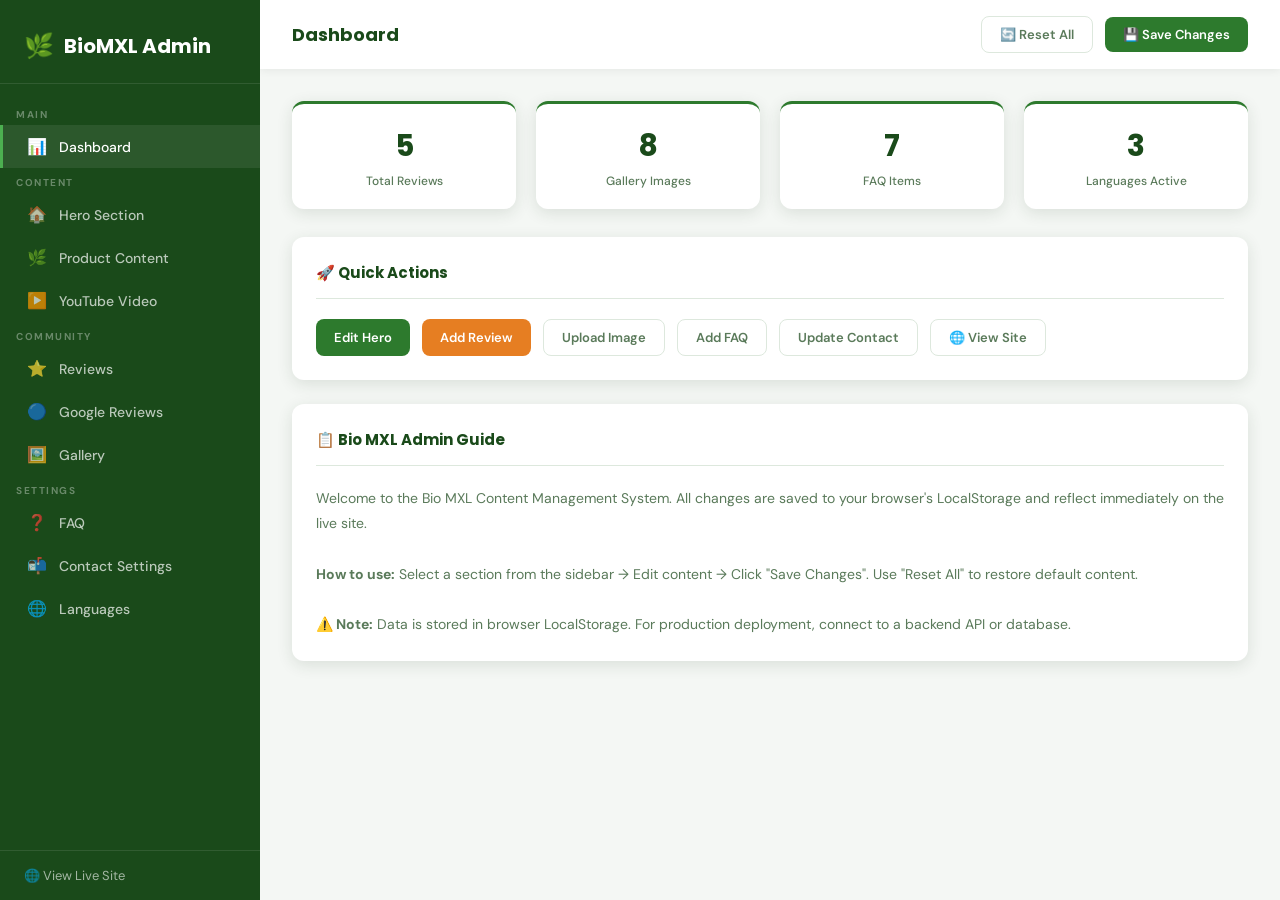
==== admin.html @ dca13c3c "Add files via upload" ====
<!DOCTYPE html>
<html lang="en">
<head>
  <meta charset="UTF-8" />
  <meta name="viewport" content="width=device-width, initial-scale=1.0" />
  <title>Bio MXL – Admin Panel</title>
  <link href="https://fonts.googleapis.com/css2?family=Poppins:wght@400;500;600;700&family=DM+Sans:wght@300;400;500&display=swap" rel="stylesheet" />
  <style>
/* =============================================
   BIO MXL ADMIN PANEL – CSS
   ============================================= */
:root {
  --green: #2d7a2d; --green-dark: #1a4a1a; --green-light: #4caf50; --green-pale: #e8f5e9;
  --orange: #e67e22; --white: #fff; --bg: #f4f7f4; --sidebar-bg: #1a4a1a;
  --text: #1e2d1e; --text-muted: #5a7a5a; --border: #dde8dd;
  --shadow: 0 4px 16px rgba(30,60,30,.12); --radius: 12px; --transition: all .25s ease;
  --font: 'Poppins', sans-serif; --font-body: 'DM Sans', sans-serif;
}
*, *::before, *::after { box-sizing: border-box; margin: 0; padding: 0; }
html { font-size: 15px; }
body { font-family: var(--font-body); background: var(--bg); color: var(--text); display: flex; min-height: 100vh; }
a { text-decoration: none; color: inherit; }
img { max-width: 100%; }
input, select, textarea, button { font-family: var(--font-body); }

/* ===== SIDEBAR ===== */
.sidebar {
  width: 260px; min-height: 100vh; background: var(--sidebar-bg);
  display: flex; flex-direction: column; position: fixed; top: 0; left: 0; bottom: 0; z-index: 100;
  transition: var(--transition);
}
.sidebar-logo { padding: 28px 24px 20px; border-bottom: 1px solid rgba(255,255,255,.1); }
.sidebar-logo a { color: #fff; font-family: var(--font); font-size: 20px; font-weight: 700; display: flex; align-items: center; gap: 10px; }
.sidebar-logo span { font-size: 24px; }
.sidebar-nav { flex: 1; padding: 16px 0; overflow-y: auto; }
.nav-section { padding: 8px 16px 4px; font-size: 10px; font-weight: 700; color: rgba(255,255,255,.35); letter-spacing: 1.5px; text-transform: uppercase; }
.sidebar-link {
  display: flex; align-items: center; gap: 12px; padding: 11px 24px; color: rgba(255,255,255,.7);
  font-size: 14px; font-weight: 500; cursor: pointer; transition: var(--transition); border-left: 3px solid transparent;
}
.sidebar-link:hover, .sidebar-link.active { color: #fff; background: rgba(255,255,255,.08); border-left-color: var(--green-light); }
.sidebar-link .icon { width: 20px; text-align: center; font-size: 16px; }
.sidebar-footer { padding: 16px 24px; border-top: 1px solid rgba(255,255,255,.1); }
.sidebar-footer a { color: rgba(255,255,255,.6); font-size: 13px; display: flex; align-items: center; gap: 8px; }
.sidebar-footer a:hover { color: #fff; }

/* ===== MAIN AREA ===== */
.main { margin-left: 260px; flex: 1; display: flex; flex-direction: column; min-height: 100vh; }
.topbar {
  background: #fff; padding: 16px 32px; display: flex; align-items: center; justify-content: space-between;
  box-shadow: 0 2px 8px rgba(0,0,0,.06); position: sticky; top: 0; z-index: 50;
}
.topbar h1 { font-family: var(--font); font-size: 18px; font-weight: 700; color: var(--green-dark); }
.topbar-actions { display: flex; gap: 12px; align-items: center; }
.btn { display: inline-flex; align-items: center; gap: 6px; padding: 9px 18px; border-radius: 8px; font-size: 13px; font-weight: 600; cursor: pointer; border: none; transition: var(--transition); }
.btn-green { background: var(--green); color: #fff; }
.btn-green:hover { background: var(--green-dark); }
.btn-orange { background: var(--orange); color: #fff; }
.btn-orange:hover { background: #d35400; }
.btn-outline { background: transparent; border: 1.5px solid var(--border); color: var(--text-muted); }
.btn-outline:hover { border-color: var(--green); color: var(--green); }
.btn-danger { background: #fdecea; color: #c62828; border: 1px solid #ef9a9a; }
.btn-danger:hover { background: #c62828; color: #fff; }
.btn-sm { padding: 6px 12px; font-size: 12px; }

/* ===== CONTENT ===== */
.content { padding: 32px; flex: 1; }
.panel { display: none; animation: fadeIn .3s ease; }
.panel.active { display: block; }
@keyframes fadeIn { from { opacity: 0; transform: translateY(10px); } to { opacity: 1; transform: translateY(0); } }

/* ===== CARDS ===== */
.card { background: #fff; border-radius: var(--radius); box-shadow: var(--shadow); padding: 24px; margin-bottom: 24px; }
.card-header { display: flex; align-items: center; justify-content: space-between; margin-bottom: 20px; padding-bottom: 14px; border-bottom: 1px solid var(--border); }
.card-title { font-family: var(--font); font-size: 15px; font-weight: 700; color: var(--green-dark); display: flex; align-items: center; gap: 8px; }
.card-subtitle { font-size: 13px; color: var(--text-muted); margin-top: 2px; }

/* ===== FORM ELEMENTS ===== */
.form-grid { display: grid; grid-template-columns: 1fr 1fr; gap: 16px; }
.form-grid-3 { display: grid; grid-template-columns: 1fr 1fr 1fr; gap: 16px; }
.fg { display: flex; flex-direction: column; gap: 6px; margin-bottom: 16px; }
.fg label { font-size: 13px; font-weight: 600; color: var(--green-dark); }
.fg input, .fg select, .fg textarea {
  padding: 10px 14px; border: 1.5px solid var(--border); border-radius: 8px; font-size: 14px;
  color: var(--text); background: var(--bg); transition: var(--transition); outline: none; width: 100%;
}
.fg input:focus, .fg select:focus, .fg textarea:focus { border-color: var(--green); background: #fff; box-shadow: 0 0 0 3px rgba(45,122,45,.08); }
.fg textarea { resize: vertical; min-height: 90px; }
.fg small { font-size: 12px; color: var(--text-muted); }
.img-preview { width: 120px; height: 120px; object-fit: cover; border-radius: 8px; border: 2px dashed var(--border); }

/* ===== STATS ROW ===== */
.stat-row { display: grid; grid-template-columns: repeat(4,1fr); gap: 20px; margin-bottom: 28px; }
.stat-box { background: #fff; border-radius: var(--radius); padding: 20px; box-shadow: var(--shadow); text-align: center; border-top: 3px solid var(--green); }
.stat-box .num { font-family: var(--font); font-size: 30px; font-weight: 700; color: var(--green-dark); }
.stat-box .label { font-size: 12px; color: var(--text-muted); margin-top: 4px; font-weight: 500; }

/* ===== TABLE ===== */
.admin-table { width: 100%; border-collapse: collapse; font-size: 13px; }
.admin-table th { background: var(--green-pale); color: var(--green-dark); font-weight: 700; padding: 11px 14px; text-align: left; }
.admin-table td { padding: 11px 14px; border-bottom: 1px solid var(--border); vertical-align: middle; }
.admin-table tr:last-child td { border-bottom: none; }
.admin-table tr:hover td { background: #fafdf8; }
.admin-table img { width: 44px; height: 44px; border-radius: 6px; object-fit: cover; }

/* ===== REVIEW CARDS ===== */
.review-cards { display: grid; grid-template-columns: repeat(auto-fill, minmax(280px, 1fr)); gap: 16px; }
.review-admin-card { background: var(--bg); border-radius: var(--radius); padding: 16px; border: 1.5px solid var(--border); }
.rev-top { display: flex; gap: 12px; align-items: center; margin-bottom: 10px; }
.rev-avatar { width: 44px; height: 44px; border-radius: 50%; object-fit: cover; border: 2px solid var(--green-pale); }
.rev-name { font-weight: 700; font-size: 14px; color: var(--text); }
.rev-stars { color: #ffc107; font-size: 13px; }
.rev-text { font-size: 13px; color: var(--text-muted); line-height: 1.5; margin-bottom: 12px; }
.rev-actions { display: flex; gap: 8px; }

/* ===== GALLERY ADMIN ===== */
.gallery-admin-grid { display: grid; grid-template-columns: repeat(auto-fill, minmax(140px, 1fr)); gap: 12px; }
.gal-item { position: relative; border-radius: 8px; overflow: hidden; aspect-ratio: 1; border: 2px solid var(--border); }
.gal-item img { width: 100%; height: 100%; object-fit: cover; }
.gal-delete { position: absolute; top: 6px; right: 6px; background: rgba(198,40,40,.9); color: #fff; border: none; border-radius: 50%; width: 26px; height: 26px; cursor: pointer; font-size: 14px; display: flex; align-items: center; justify-content: center; }

/* ===== FAQ ADMIN ===== */
.faq-admin-item { background: var(--bg); border: 1.5px solid var(--border); border-radius: 10px; padding: 16px; margin-bottom: 12px; }
.faq-admin-q { font-weight: 700; font-size: 14px; color: var(--green-dark); margin-bottom: 6px; }
.faq-admin-a { font-size: 13px; color: var(--text-muted); line-height: 1.6; margin-bottom: 10px; }
.faq-actions { display: flex; gap: 8px; }

/* ===== LANG TABS ===== */
.lang-tabs { display: flex; gap: 4px; margin-bottom: 20px; border-bottom: 2px solid var(--border); }
.lang-tab { padding: 10px 20px; background: none; border: none; border-bottom: 2px solid transparent; cursor: pointer; font-family: var(--font); font-weight: 600; font-size: 14px; color: var(--text-muted); margin-bottom: -2px; transition: var(--transition); }
.lang-tab.active { border-bottom-color: var(--green); color: var(--green); }
.lang-content { display: none; }
.lang-content.active { display: block; }

/* ===== BADGE ===== */
.badge { display: inline-block; padding: 3px 10px; border-radius: 50px; font-size: 11px; font-weight: 700; }
.badge-green { background: var(--green-pale); color: var(--green); }
.badge-orange { background: #fef3e2; color: var(--orange); }

/* ===== ALERT ===== */
.alert { display: none; padding: 12px 16px; border-radius: 8px; font-size: 13px; font-weight: 600; margin-bottom: 16px; }
.alert.show { display: flex; align-items: center; gap: 8px; }
.alert-success { background: var(--green-pale); color: var(--green-dark); border: 1px solid #a5d6a7; }
.alert-danger { background: #fdecea; color: #c62828; border: 1px solid #ef9a9a; }

/* ===== MODAL ===== */
.modal-overlay { position: fixed; inset: 0; background: rgba(0,0,0,.5); z-index: 500; display: none; align-items: center; justify-content: center; padding: 20px; }
.modal-overlay.open { display: flex; }
.modal { background: #fff; border-radius: var(--radius); padding: 28px; width: 100%; max-width: 520px; max-height: 90vh; overflow-y: auto; box-shadow: 0 24px 60px rgba(0,0,0,.2); animation: fadeIn .3s ease; }
.modal-header { display: flex; align-items: center; justify-content: space-between; margin-bottom: 20px; }
.modal-title { font-family: var(--font); font-weight: 700; font-size: 16px; color: var(--green-dark); }
.modal-close { background: none; border: none; font-size: 22px; cursor: pointer; color: var(--text-muted); transition: var(--transition); }
.modal-close:hover { color: var(--text); }

/* ===== UPLOAD BOX ===== */
.upload-box { border: 2px dashed var(--border); border-radius: 10px; padding: 28px; text-align: center; cursor: pointer; transition: var(--transition); }
.upload-box:hover { border-color: var(--green); background: var(--green-pale); }
.upload-box p { font-size: 13px; color: var(--text-muted); margin-top: 8px; }
.upload-box .ub-icon { font-size: 36px; }

/* ===== RESPONSIVE ===== */
@media (max-width: 900px) {
  .sidebar { width: 220px; }
  .main { margin-left: 220px; }
  .stat-row { grid-template-columns: 1fr 1fr; }
  .form-grid-3 { grid-template-columns: 1fr 1fr; }
}
@media (max-width: 680px) {
  .sidebar { transform: translateX(-100%); }
  .sidebar.open { transform: translateX(0); }
  .main { margin-left: 0; }
  .stat-row { grid-template-columns: 1fr 1fr; }
  .form-grid { grid-template-columns: 1fr; }
  .content { padding: 20px 16px; }
  .topbar { padding: 14px 16px; }
}
  </style>
</head>
<body>

<!-- ===== SIDEBAR ===== -->
<aside class="sidebar" id="sidebar">
  <div class="sidebar-logo">
    <a href="#"><span>🌿</span> BioMXL Admin</a>
  </div>
  <nav class="sidebar-nav">
    <div class="nav-section">Main</div>
    <a class="sidebar-link active" onclick="showPanel('dashboard')"><span class="icon">📊</span> Dashboard</a>
    <div class="nav-section">Content</div>
    <a class="sidebar-link" onclick="showPanel('hero')"><span class="icon">🏠</span> Hero Section</a>
    <a class="sidebar-link" onclick="showPanel('product')"><span class="icon">🌿</span> Product Content</a>
    <a class="sidebar-link" onclick="showPanel('video')"><span class="icon">▶️</span> YouTube Video</a>
    <div class="nav-section">Community</div>
    <a class="sidebar-link" onclick="showPanel('reviews')"><span class="icon">⭐</span> Reviews</a>
    <a class="sidebar-link" onclick="showPanel('greviews')"><span class="icon">🔵</span> Google Reviews</a>
    <a class="sidebar-link" onclick="showPanel('gallery')"><span class="icon">🖼️</span> Gallery</a>
    <div class="nav-section">Settings</div>
    <a class="sidebar-link" onclick="showPanel('faq')"><span class="icon">❓</span> FAQ</a>
    <a class="sidebar-link" onclick="showPanel('contact')"><span class="icon">📬</span> Contact Settings</a>
    <a class="sidebar-link" onclick="showPanel('languages')"><span class="icon">🌐</span> Languages</a>
  </nav>
  <div class="sidebar-footer">
    <a href="index.html" target="_blank">🌐 View Live Site</a>
  </div>
</aside>

<!-- ===== MAIN ===== -->
<div class="main">
  <div class="topbar">
    <h1 id="panelTitle">Dashboard</h1>
    <div class="topbar-actions">
      <button class="btn btn-outline" onclick="resetAll()">🔄 Reset All</button>
      <button class="btn btn-green" onclick="saveAll()">💾 Save Changes</button>
    </div>
  </div>

  <div class="content">
    <div id="alertBox" class="alert alert-success">✅ Changes saved successfully!</div>

    <!-- ===== DASHBOARD ===== -->
    <div class="panel active" id="panel-dashboard">
      <div class="stat-row">
        <div class="stat-box"><div class="num" id="ds-reviews">5</div><div class="label">Total Reviews</div></div>
        <div class="stat-box"><div class="num" id="ds-gallery">8</div><div class="label">Gallery Images</div></div>
        <div class="stat-box"><div class="num" id="ds-faq">7</div><div class="label">FAQ Items</div></div>
        <div class="stat-box"><div class="num">3</div><div class="label">Languages Active</div></div>
      </div>
      <div class="card">
        <div class="card-header"><div class="card-title">🚀 Quick Actions</div></div>
        <div style="display:flex;flex-wrap:wrap;gap:12px;">
          <button class="btn btn-green" onclick="showPanel('hero')">Edit Hero</button>
          <button class="btn btn-orange" onclick="showPanel('reviews')">Add Review</button>
          <button class="btn btn-outline" onclick="showPanel('gallery')">Upload Image</button>
          <button class="btn btn-outline" onclick="showPanel('faq')">Add FAQ</button>
          <button class="btn btn-outline" onclick="showPanel('contact')">Update Contact</button>
          <a href="index.html" target="_blank" class="btn btn-outline">🌐 View Site</a>
        </div>
      </div>
      <div class="card">
        <div class="card-header"><div class="card-title">📋 Bio MXL Admin Guide</div></div>
        <p style="font-size:14px;color:var(--text-muted);line-height:1.8;">
          Welcome to the Bio MXL Content Management System. All changes are saved to your browser's LocalStorage and reflect immediately on the live site.<br><br>
          <strong>How to use:</strong> Select a section from the sidebar → Edit content → Click "Save Changes". Use "Reset All" to restore default content.<br><br>
          <strong>⚠️ Note:</strong> Data is stored in browser LocalStorage. For production deployment, connect to a backend API or database.
        </p>
      </div>
    </div>

    <!-- ===== HERO ===== -->
    <div class="panel" id="panel-hero">
      <div class="card">
        <div class="card-header"><div class="card-title">🏠 Hero Section</div></div>
        <div class="form-grid">
          <div class="fg">
            <label>Product Title</label>
            <input type="text" id="h_title" placeholder="Bio MXL" />
          </div>
          <div class="fg">
            <label>Tagline</label>
            <input type="text" id="h_tagline" placeholder="Nature's Intelligence. Farmer's Triumph." />
          </div>
        </div>
        <div class="fg">
          <label>Product Image URL</label>
          <input type="text" id="h_imgurl" placeholder="https://... or data URL" oninput="previewHeroImg()" />
          <small>Paste image URL or upload below</small>
        </div>
        <div class="fg">
          <label>Product Image Upload</label>
          <input type="file" id="h_imgfile" accept="image/*" onchange="handleHeroImgUpload()" />
        </div>
        <img id="h_imgpreview" class="img-preview" src="https://placehold.co/120x160/1a4a1a/fff?text=Preview" alt="Preview" />
        <br/><br/>
        <div class="form-grid">
          <div class="fg">
            <label>CTA Button 1 Text</label>
            <input type="text" id="h_cta1" placeholder="📞 Contact Now" />
          </div>
          <div class="fg">
            <label>CTA Button 1 Link</label>
            <input type="text" id="h_cta1l" placeholder="#contact" />
          </div>
        </div>
        <div class="form-grid">
          <div class="fg">
            <label>CTA Button 2 Text</label>
            <input type="text" id="h_cta2" placeholder="▶ Watch Video" />
          </div>
          <div class="fg">
            <label>CTA Button 2 Link</label>
            <input type="text" id="h_cta2l" placeholder="#video" />
          </div>
        </div>
        <button class="btn btn-green" onclick="saveHero()">💾 Save Hero</button>
      </div>
    </div>

    <!-- ===== PRODUCT ===== -->
    <div class="panel" id="panel-product">
      <div class="card">
        <div class="card-header"><div class="card-title">🌿 Product Content</div></div>
        <div class="fg">
          <label>Product Description (Para 1)</label>
          <textarea id="p_desc1" rows="4"></textarea>
        </div>
        <div class="fg">
          <label>Product Description (Para 2)</label>
          <textarea id="p_desc2" rows="3"></textarea>
        </div>
        <hr style="margin:16px 0;border-color:var(--border);"/>
        <div class="card-title" style="margin-bottom:14px;">📦 Benefit Cards (edit labels)</div>
        <div class="form-grid">
          <div class="fg"><label>Benefit 1 Title</label><input type="text" id="b1_h" /></div>
          <div class="fg"><label>Benefit 1 Description</label><input type="text" id="b1_p" /></div>
          <div class="fg"><label>Benefit 2 Title</label><input type="text" id="b2_h" /></div>
          <div class="fg"><label>Benefit 2 Description</label><input type="text" id="b2_p" /></div>
          <div class="fg"><label>Benefit 3 Title</label><input type="text" id="b3_h" /></div>
          <div class="fg"><label>Benefit 3 Description</label><input type="text" id="b3_p" /></div>
          <div class="fg"><label>Benefit 4 Title</label><input type="text" id="b4_h" /></div>
          <div class="fg"><label>Benefit 4 Description</label><input type="text" id="b4_p" /></div>
        </div>
        <button class="btn btn-green" onclick="saveProduct()">💾 Save Product Content</button>
      </div>
    </div>

    <!-- ===== VIDEO ===== -->
    <div class="panel" id="panel-video">
      <div class="card">
        <div class="card-header"><div class="card-title">▶️ YouTube Video</div></div>
        <div class="fg">
          <label>YouTube Embed URL</label>
          <input type="text" id="yt_url" placeholder="https://www.youtube.com/embed/VIDEO_ID" />
          <small>Use the embed URL format: https://www.youtube.com/embed/VIDEO_ID</small>
        </div>
        <div class="fg">
          <label>Video Thumbnail URL (optional)</label>
          <input type="text" id="yt_thumb" placeholder="https://img.youtube.com/vi/VIDEO_ID/maxresdefault.jpg" />
        </div>
        <button class="btn btn-green" onclick="saveVideo()">💾 Save Video</button>
      </div>
    </div>

    <!-- ===== REVIEWS ===== -->
    <div class="panel" id="panel-reviews">
      <div class="card">
        <div class="card-header">
          <div class="card-title">⭐ Farmer Reviews</div>
          <button class="btn btn-orange btn-sm" onclick="openAddReview()">+ Add Review</button>
        </div>
        <div class="review-cards" id="adminReviewCards"></div>
      </div>
    </div>

    <!-- ===== GOOGLE REVIEWS ===== -->
    <div class="panel" id="panel-greviews">
      <div class="card">
        <div class="card-header">
          <div class="card-title">🔵 Google Reviews</div>
          <button class="btn btn-orange btn-sm" onclick="openAddGReview()">+ Add Review</button>
        </div>
        <div class="review-cards" id="adminGReviewCards"></div>
      </div>
    </div>

    <!-- ===== GALLERY ===== -->
    <div class="panel" id="panel-gallery">
      <div class="card">
        <div class="card-header"><div class="card-title">🖼️ Gallery Management</div></div>
        <div class="upload-box" onclick="document.getElementById('galUpload').click()">
          <div class="ub-icon">📸</div>
          <p>Click to upload images (JPG, PNG)</p>
          <input type="file" id="galUpload" accept="image/*" multiple style="display:none" onchange="uploadGalleryImages()" />
        </div>
        <br/>
        <div class="fg">
          <label>Or add image by URL</label>
          <div style="display:flex;gap:8px;">
            <input type="text" id="galUrl" placeholder="https://..." style="flex:1;" />
            <button class="btn btn-green" onclick="addGalleryUrl()">Add</button>
          </div>
        </div>
        <div class="gallery-admin-grid" id="adminGalleryGrid" style="margin-top:16px;"></div>
      </div>
    </div>

    <!-- ===== FAQ ===== -->
    <div class="panel" id="panel-faq">
      <div class="card">
        <div class="card-header">
          <div class="card-title">❓ FAQ Management</div>
          <button class="btn btn-orange btn-sm" onclick="openAddFAQ()">+ Add FAQ</button>
        </div>
        <div id="adminFaqList"></div>
      </div>
    </div>

    <!-- ===== CONTACT ===== -->
    <div class="panel" id="panel-contact">
      <div class="card">
        <div class="card-header"><div class="card-title">📬 Contact Settings</div></div>
        <div class="form-grid">
          <div class="fg"><label>Phone Number</label><input type="text" id="c_phone" placeholder="+91 99999 99999" /></div>
          <div class="fg"><label>WhatsApp Number</label><input type="text" id="c_wa" placeholder="+91 99999 99999" /></div>
          <div class="fg"><label>Email Address</label><input type="email" id="c_email" placeholder="info@biomxl.com" /></div>
          <div class="fg"><label>Business Hours</label><input type="text" id="c_hours" placeholder="Mon-Sat: 9AM – 6PM" /></div>
        </div>
        <div class="fg"><label>Address</label><textarea id="c_addr" rows="2" placeholder="Bio MXL Agro Pvt Ltd, Pune, Maharashtra"></textarea></div>
        <button class="btn btn-green" onclick="saveContact()">💾 Save Contact Settings</button>
      </div>
    </div>

    <!-- ===== LANGUAGES ===== -->
    <div class="panel" id="panel-languages">
      <div class="card">
        <div class="card-header"><div class="card-title">🌐 Language Content Editor</div></div>
        <div class="lang-tabs">
          <button class="lang-tab active" onclick="switchLangTab('en')">🇬🇧 English</button>
          <button class="lang-tab" onclick="switchLangTab('hi')">🇮🇳 हिंदी</button>
          <button class="lang-tab" onclick="switchLangTab('mr')">🌿 मराठी</button>
        </div>
        <!-- EN -->
        <div class="lang-content active" id="ltab-en">
          <div class="form-grid">
            <div class="fg"><label>Hero Tagline (EN)</label><input type="text" id="l_en_tagline" /></div>
            <div class="fg"><label>Hero Badge (EN)</label><input type="text" id="l_en_badge" /></div>
            <div class="fg"><label>Product Title (EN)</label><input type="text" id="l_en_prod_title" /></div>
            <div class="fg"><label>Product Sub (EN)</label><input type="text" id="l_en_prod_sub" /></div>
          </div>
          <div class="fg"><label>Hero Bullet 1</label><input type="text" id="l_en_b1" /></div>
          <div class="fg"><label>Hero Bullet 2</label><input type="text" id="l_en_b2" /></div>
          <div class="fg"><label>Hero Bullet 3</label><input type="text" id="l_en_b3" /></div>
          <div class="fg"><label>Hero Bullet 4</label><input type="text" id="l_en_b4" /></div>
        </div>
        <!-- HI -->
        <div class="lang-content" id="ltab-hi">
          <div class="form-grid">
            <div class="fg"><label>Hero Tagline (हिंदी)</label><input type="text" id="l_hi_tagline" /></div>
            <div class="fg"><label>Hero Badge (हिंदी)</label><input type="text" id="l_hi_badge" /></div>
            <div class="fg"><label>Product Title (हिंदी)</label><input type="text" id="l_hi_prod_title" /></div>
            <div class="fg"><label>Product Sub (हिंदी)</label><input type="text" id="l_hi_prod_sub" /></div>
          </div>
          <div class="fg"><label>Bullet 1</label><input type="text" id="l_hi_b1" /></div>
          <div class="fg"><label>Bullet 2</label><input type="text" id="l_hi_b2" /></div>
          <div class="fg"><label>Bullet 3</label><input type="text" id="l_hi_b3" /></div>
          <div class="fg"><label>Bullet 4</label><input type="text" id="l_hi_b4" /></div>
        </div>
        <!-- MR -->
        <div class="lang-content" id="ltab-mr">
          <div class="form-grid">
            <div class="fg"><label>Hero Tagline (मराठी)</label><input type="text" id="l_mr_tagline" /></div>
            <div class="fg"><label>Hero Badge (मराठी)</label><input type="text" id="l_mr_badge" /></div>
            <div class="fg"><label>Product Title (मराठी)</label><input type="text" id="l_mr_prod_title" /></div>
            <div class="fg"><label>Product Sub (मराठी)</label><input type="text" id="l_mr_prod_sub" /></div>
          </div>
          <div class="fg"><label>Bullet 1</label><input type="text" id="l_mr_b1" /></div>
          <div class="fg"><label>Bullet 2</label><input type="text" id="l_mr_b2" /></div>
          <div class="fg"><label>Bullet 3</label><input type="text" id="l_mr_b3" /></div>
          <div class="fg"><label>Bullet 4</label><input type="text" id="l_mr_b4" /></div>
        </div>
        <button class="btn btn-green" onclick="saveLanguages()">💾 Save Language Content</button>
      </div>
    </div>

  </div><!-- end content -->
</div><!-- end main -->

<!-- ===== MODALS ===== -->
<!-- Add/Edit Review Modal -->
<div class="modal-overlay" id="reviewModal">
  <div class="modal">
    <div class="modal-header">
      <div class="modal-title" id="revModalTitle">Add Review</div>
      <button class="modal-close" onclick="closeModal('reviewModal')">✕</button>
    </div>
    <input type="hidden" id="rev_edit_index" value="-1" />
    <div class="form-grid">
      <div class="fg"><label>Farmer Name *</label><input type="text" id="rev_name" /></div>
      <div class="fg"><label>Location</label><input type="text" id="rev_location" /></div>
      <div class="fg"><label>Crop</label><input type="text" id="rev_crop" /></div>
      <div class="fg"><label>Stars (1–5)</label><input type="number" id="rev_stars" min="1" max="5" value="5" /></div>
    </div>
    <div class="fg"><label>Review Text *</label><textarea id="rev_text" rows="4"></textarea></div>
    <div class="fg"><label>Avatar Image URL</label><input type="text" id="rev_avatar" placeholder="https://..." /></div>
    <button class="btn btn-green" onclick="saveReview()">💾 Save Review</button>
  </div>
</div>

<!-- Add/Edit Google Review Modal -->
<div class="modal-overlay" id="gReviewModal">
  <div class="modal">
    <div class="modal-header">
      <div class="modal-title">Add Google Review</div>
      <button class="modal-close" onclick="closeModal('gReviewModal')">✕</button>
    </div>
    <input type="hidden" id="grev_edit_index" value="-1" />
    <div class="form-grid">
      <div class="fg"><label>Name *</label><input type="text" id="grev_name" /></div>
      <div class="fg"><label>Stars (1–5)</label><input type="number" id="grev_stars" min="1" max="5" value="5" /></div>
    </div>
    <div class="fg"><label>Review Text *</label><textarea id="grev_text" rows="4"></textarea></div>
    <div class="fg"><label>Avatar URL</label><input type="text" id="grev_avatar" placeholder="https://..." /></div>
    <button class="btn btn-green" onclick="saveGReview()">💾 Save Review</button>
  </div>
</div>

<!-- Add/Edit FAQ Modal -->
<div class="modal-overlay" id="faqModal">
  <div class="modal">
    <div class="modal-header">
      <div class="modal-title" id="faqModalTitle">Add FAQ</div>
      <button class="modal-close" onclick="closeModal('faqModal')">✕</button>
    </div>
    <input type="hidden" id="faq_edit_index" value="-1" />
    <div class="fg"><label>Question *</label><input type="text" id="faq_q" /></div>
    <div class="fg"><label>Answer *</label><textarea id="faq_a" rows="5"></textarea></div>
    <button class="btn btn-green" onclick="saveFAQItem()">💾 Save FAQ</button>
  </div>
</div>

<script>
/* =============================================
   BIO MXL ADMIN PANEL – JAVASCRIPT
   ============================================= */

/* ===== DEFAULT DATA ===== */
const defaultReviews = [
  { name: "Ramesh Patil", location: "Nashik, Maharashtra", crop: "Grapes", stars: 5, avatar: "https://placehold.co/80x80/2d7a2d/ffffff?text=RP", text: "Bio MXL has completely transformed my vineyard. My grape bunch weight increased by 28% and the color is much better this season. Highly recommended!" },
  { name: "Suresh Kumar", location: "Indore, Madhya Pradesh", crop: "Soybean", stars: 5, avatar: "https://placehold.co/80x80/1a4a1a/ffffff?text=SK", text: "Mere soybean mein Bio MXL use karne ke baad yield 32% badhee. Mitti bhi kaafi achi ho gayi hai. Ek baar zarur try karein!" },
  { name: "Priya Sharma", location: "Amravati, Maharashtra", crop: "Cotton", stars: 5, avatar: "https://placehold.co/80x80/4caf50/ffffff?text=PS", text: "Cotton bolls are heavier and more uniform after using Bio MXL. I am saving on irrigation too." },
  { name: "Mohan Singh", location: "Ludhiana, Punjab", crop: "Wheat", stars: 4, avatar: "https://placehold.co/80x80/795548/ffffff?text=MS", text: "Wheat crop was excellent this rabi season. Grain weight increased noticeably." },
  { name: "Vijay Desai", location: "Ahmedabad, Gujarat", crop: "Sugarcane", stars: 5, avatar: "https://placehold.co/80x80/e67e22/ffffff?text=VD", text: "Bio MXL ni help thi mara gannani length 15% vdhi. Sugar recovery pan better che." }
];
const defaultGReviews = [
  { name: "Anand Kulkarni", stars: 5, avatar: "https://placehold.co/44x44/4caf50/fff?text=AK", text: "Excellent product! My onion yield doubled this season. The root growth is visibly better." },
  { name: "Meena Joshi", stars: 5, avatar: "https://placehold.co/44x44/2d7a2d/fff?text=MJ", text: "Very happy with Bio MXL. My tomato plants are much stronger and disease-free." },
  { name: "Raju Patel", stars: 4, avatar: "https://placehold.co/44x44/e67e22/fff?text=RP", text: "Good product. I saw improvement in cotton crop. Customer support is also very helpful." }
];
const defaultGallery = [
  'https://placehold.co/400x400/1a4a1a/a5d6a7?text=Field+Result+1',
  'https://placehold.co/400x400/2d7a2d/ffffff?text=Root+Growth',
  'https://placehold.co/400x400/4caf50/ffffff?text=Crop+Yield',
  'https://placehold.co/400x400/0d2b0d/4caf50?text=Soil+Health',
  'https://placehold.co/800x400/1a4a1a/ffffff?text=Farm+Overview',
  'https://placehold.co/400x400/2d7a2d/ffffff?text=Product+Use',
  'https://placehold.co/400x400/4caf50/1a4a1a?text=Before+After',
  'https://placehold.co/400x400/795548/ffffff?text=Harvest+Day'
];
const defaultFAQs = [
  { q: "What crops is Bio MXL suitable for?", a: "Bio MXL is effective on all major crops including wheat, cotton, soybean, sugarcane, vegetables, fruits, and pulses." },
  { q: "Is Bio MXL safe for organic farming?", a: "Yes, Bio MXL is 100% organic and is approved under NPOP and USDA organic standards." },
  { q: "What is the recommended dosage?", a: "For soil application: 500ml per acre via flood irrigation or 250ml per acre via drip. For foliar spray: 3ml per litre of water." },
  { q: "When should I see results?", a: "Most farmers notice visible improvement within 10–15 days. Yield improvement is typically observed at harvest." },
  { q: "Can I mix Bio MXL with other fertilizers?", a: "Bio MXL can be mixed with most water-soluble fertilizers. Avoid mixing with copper-based fungicides." },
  { q: "What is the shelf life of Bio MXL?", a: "Bio MXL has a shelf life of 24 months from the date of manufacture when stored in a cool, dry place." },
  { q: "Is dealer/distributor network available?", a: "Yes, Bio MXL has an active dealer network across Maharashtra, Gujarat, MP, Rajasthan, and Punjab." }
];

/* ===== DATA HELPERS ===== */
const getData = (key, def) => { try { const d = localStorage.getItem(key); return d ? JSON.parse(d) : def; } catch { return def; } };
const setData = (key, val) => localStorage.setItem(key, JSON.stringify(val));

/* ===== SHOW PANEL ===== */
function showPanel(name) {
  document.querySelectorAll('.panel').forEach(p => p.classList.remove('active'));
  document.querySelectorAll('.sidebar-link').forEach(l => l.classList.remove('active'));
  document.getElementById(`panel-${name}`).classList.add('active');
  const titles = { dashboard:'Dashboard', hero:'Hero Section', product:'Product Content', video:'YouTube Video', reviews:'Farmer Reviews', greviews:'Google Reviews', gallery:'Gallery', faq:'FAQ', contact:'Contact Settings', languages:'Languages' };
  document.getElementById('panelTitle').textContent = titles[name] || name;
  event.currentTarget?.classList.add('active');
  loadPanelData(name);
}

/* ===== LOAD PANEL DATA ===== */
function loadPanelData(name) {
  if (name === 'hero') loadHeroPanel();
  if (name === 'video') loadVideoPanel();
  if (name === 'product') loadProductPanel();
  if (name === 'reviews') renderAdminReviews();
  if (name === 'greviews') renderAdminGReviews();
  if (name === 'gallery') renderAdminGallery();
  if (name === 'faq') renderAdminFAQ();
  if (name === 'contact') loadContactPanel();
  if (name === 'languages') loadLanguagePanel();
  if (name === 'dashboard') updateDashStats();
}

/* ===== HERO PANEL ===== */
function loadHeroPanel() {
  document.getElementById('h_title').value = localStorage.getItem('biomxl_hero_title') || 'Bio MXL';
  document.getElementById('h_tagline').value = localStorage.getItem('biomxl_hero_tagline') || "Nature's Intelligence. Farmer's Triumph.";
  document.getElementById('h_imgurl').value = localStorage.getItem('biomxl_hero_img') || '';
  const prev = document.getElementById('h_imgpreview');
  prev.src = localStorage.getItem('biomxl_hero_img') || 'https://placehold.co/120x160/1a4a1a/fff?text=Preview';
}
function previewHeroImg() {
  const url = document.getElementById('h_imgurl').value;
  if (url) document.getElementById('h_imgpreview').src = url;
}
function handleHeroImgUpload() {
  const file = document.getElementById('h_imgfile').files[0];
  if (!file) return;
  const reader = new FileReader();
  reader.onload = e => {
    const data = e.target.result;
    document.getElementById('h_imgurl').value = data;
    document.getElementById('h_imgpreview').src = data;
  };
  reader.readAsDataURL(file);
}
function saveHero() {
  localStorage.setItem('biomxl_hero_title', document.getElementById('h_title').value);
  localStorage.setItem('biomxl_hero_tagline', document.getElementById('h_tagline').value);
  localStorage.setItem('biomxl_hero_img', document.getElementById('h_imgurl').value);
  showAlert('Hero section saved!');
}

/* ===== VIDEO PANEL ===== */
function loadVideoPanel() {
  document.getElementById('yt_url').value = localStorage.getItem('biomxl_video') || 'https://www.youtube.com/embed/dQw4w9WgXcQ';
  document.getElementById('yt_thumb').value = localStorage.getItem('biomxl_video_thumb') || '';
}
function saveVideo() {
  localStorage.setItem('biomxl_video', document.getElementById('yt_url').value);
  localStorage.setItem('biomxl_video_thumb', document.getElementById('yt_thumb').value);
  showAlert('Video settings saved!');
}

/* ===== PRODUCT PANEL ===== */
function loadProductPanel() {
  document.getElementById('p_desc1').value = localStorage.getItem('biomxl_prod_desc1') || 'Bio MXL is a next-generation organic bio-stimulant developed using advanced fermentation technology.';
  document.getElementById('p_desc2').value = localStorage.getItem('biomxl_prod_desc2') || 'Trusted by thousands of progressive farmers across Maharashtra, MP, Gujarat, and Punjab.';
}
function saveProduct() {
  localStorage.setItem('biomxl_prod_desc1', document.getElementById('p_desc1').value);
  localStorage.setItem('biomxl_prod_desc2', document.getElementById('p_desc2').value);
  showAlert('Product content saved!');
}

/* ===== REVIEWS ===== */
function getRevs() { return getData('biomxl_reviews', defaultReviews); }
function renderAdminReviews() {
  const reviews = getRevs();
  const container = document.getElementById('adminReviewCards');
  container.innerHTML = reviews.map((r, i) => `
    <div class="review-admin-card">
      <div class="rev-top">
        <img class="rev-avatar" src="${r.avatar || 'https://placehold.co/44x44/2d7a2d/fff?text=?'}" alt="${r.name}" />
        <div><div class="rev-name">${r.name}</div><div class="rev-stars">${'★'.repeat(r.stars)}${'☆'.repeat(5-r.stars)}</div></div>
      </div>
      <p class="rev-text">"${r.text.substring(0,120)}..."</p>
      <div class="rev-actions">
        <button class="btn btn-outline btn-sm" onclick="editReview(${i})">✏️ Edit</button>
        <button class="btn btn-danger btn-sm" onclick="deleteReview(${i})">🗑️ Delete</button>
      </div>
    </div>`).join('');
  document.getElementById('ds-reviews').textContent = reviews.length;
}
function openAddReview() {
  document.getElementById('rev_edit_index').value = -1;
  document.getElementById('revModalTitle').textContent = 'Add Review';
  ['rev_name','rev_location','rev_crop','rev_text','rev_avatar'].forEach(id => document.getElementById(id).value = '');
  document.getElementById('rev_stars').value = 5;
  openModal('reviewModal');
}
function editReview(i) {
  const r = getRevs()[i];
  document.getElementById('rev_edit_index').value = i;
  document.getElementById('revModalTitle').textContent = 'Edit Review';
  document.getElementById('rev_name').value = r.name;
  document.getElementById('rev_location').value = r.location;
  document.getElementById('rev_crop').value = r.crop;
  document.getElementById('rev_stars').value = r.stars;
  document.getElementById('rev_text').value = r.text;
  document.getElementById('rev_avatar').value = r.avatar || '';
  openModal('reviewModal');
}
function saveReview() {
  const name = document.getElementById('rev_name').value.trim();
  const text = document.getElementById('rev_text').value.trim();
  if (!name || !text) { alert('Name and review text are required.'); return; }
  const reviews = getRevs();
  const idx = parseInt(document.getElementById('rev_edit_index').value);
  const newRev = {
    name, location: document.getElementById('rev_location').value,
    crop: document.getElementById('rev_crop').value,
    stars: parseInt(document.getElementById('rev_stars').value),
    text, avatar: document.getElementById('rev_avatar').value || `https://placehold.co/80x80/2d7a2d/fff?text=${name.charAt(0)}`
  };
  if (idx >= 0) reviews[idx] = newRev; else reviews.push(newRev);
  setData('biomxl_reviews', reviews);
  closeModal('reviewModal');
  renderAdminReviews();
  showAlert('Review saved!');
}
function deleteReview(i) {
  if (!confirm('Delete this review?')) return;
  const reviews = getRevs();
  reviews.splice(i, 1);
  setData('biomxl_reviews', reviews);
  renderAdminReviews();
  showAlert('Review deleted!');
}

/* ===== GOOGLE REVIEWS ===== */
function getGRevs() { return getData('biomxl_greviews', defaultGReviews); }
function renderAdminGReviews() {
  const reviews = getGRevs();
  const container = document.getElementById('adminGReviewCards');
  container.innerHTML = reviews.map((r, i) => `
    <div class="review-admin-card">
      <div class="rev-top">
        <img class="rev-avatar" src="${r.avatar || 'https://placehold.co/44x44/4caf50/fff?text=?'}" alt="${r.name}" />
        <div><div class="rev-name">${r.name}</div><div class="rev-stars">${'★'.repeat(r.stars)}${'☆'.repeat(5-r.stars)}</div></div>
      </div>
      <p class="rev-text">${r.text.substring(0,120)}</p>
      <div class="rev-actions">
        <button class="btn btn-outline btn-sm" onclick="editGReview(${i})">✏️ Edit</button>
        <button class="btn btn-danger btn-sm" onclick="deleteGReview(${i})">🗑️ Delete</button>
      </div>
    </div>`).join('');
}
function openAddGReview() {
  document.getElementById('grev_edit_index').value = -1;
  ['grev_name','grev_text','grev_avatar'].forEach(id => document.getElementById(id).value = '');
  document.getElementById('grev_stars').value = 5;
  openModal('gReviewModal');
}
function editGReview(i) {
  const r = getGRevs()[i];
  document.getElementById('grev_edit_index').value = i;
  document.getElementById('grev_name').value = r.name;
  document.getElementById('grev_stars').value = r.stars;
  document.getElementById('grev_text').value = r.text;
  document.getElementById('grev_avatar').value = r.avatar || '';
  openModal('gReviewModal');
}
function saveGReview() {
  const name = document.getElementById('grev_name').value.trim();
  const text = document.getElementById('grev_text').value.trim();
  if (!name || !text) { alert('Name and review text are required.'); return; }
  const reviews = getGRevs();
  const idx = parseInt(document.getElementById('grev_edit_index').value);
  const newRev = { name, stars: parseInt(document.getElementById('grev_stars').value), text, avatar: document.getElementById('grev_avatar').value || `https://placehold.co/44x44/4caf50/fff?text=${name.charAt(0)}` };
  if (idx >= 0) reviews[idx] = newRev; else reviews.push(newRev);
  setData('biomxl_greviews', reviews);
  closeModal('gReviewModal');
  renderAdminGReviews();
  showAlert('Google review saved!');
}
function deleteGReview(i) {
  if (!confirm('Delete this review?')) return;
  const reviews = getGRevs();
  reviews.splice(i, 1);
  setData('biomxl_greviews', reviews);
  renderAdminGReviews();
}

/* ===== GALLERY ===== */
function getGalleryData() { return getData('biomxl_gallery', defaultGallery); }
function renderAdminGallery() {
  const imgs = getGalleryData();
  const grid = document.getElementById('adminGalleryGrid');
  grid.innerHTML = imgs.map((src, i) => `
    <div class="gal-item">
      <img src="${src}" alt="Gallery ${i}" />
      <button class="gal-delete" onclick="deleteGalleryImg(${i})">✕</button>
    </div>`).join('');
  document.getElementById('ds-gallery').textContent = imgs.length;
}
function uploadGalleryImages() {
  const files = document.getElementById('galUpload').files;
  const imgs = getGalleryData();
  let count = 0;
  Array.from(files).forEach(file => {
    const reader = new FileReader();
    reader.onload = e => {
      imgs.push(e.target.result);
      count++;
      if (count === files.length) { setData('biomxl_gallery', imgs); renderAdminGallery(); showAlert(`${count} image(s) uploaded!`); }
    };
    reader.readAsDataURL(file);
  });
}
function addGalleryUrl() {
  const url = document.getElementById('galUrl').value.trim();
  if (!url) return;
  const imgs = getGalleryData();
  imgs.push(url);
  setData('biomxl_gallery', imgs);
  document.getElementById('galUrl').value = '';
  renderAdminGallery();
  showAlert('Image added!');
}
function deleteGalleryImg(i) {
  if (!confirm('Delete this image?')) return;
  const imgs = getGalleryData();
  imgs.splice(i, 1);
  setData('biomxl_gallery', imgs);
  renderAdminGallery();
}

/* ===== FAQ ===== */
function getFAQData() { return getData('biomxl_faqs', defaultFAQs); }
function renderAdminFAQ() {
  const faqs = getFAQData();
  const list = document.getElementById('adminFaqList');
  list.innerHTML = faqs.map((f, i) => `
    <div class="faq-admin-item">
      <div class="faq-admin-q">Q: ${f.q}</div>
      <div class="faq-admin-a">A: ${f.a.substring(0,150)}${f.a.length > 150 ? '...' : ''}</div>
      <div class="faq-actions">
        <button class="btn btn-outline btn-sm" onclick="editFAQ(${i})">✏️ Edit</button>
        <button class="btn btn-danger btn-sm" onclick="deleteFAQ(${i})">🗑️ Delete</button>
      </div>
    </div>`).join('');
  document.getElementById('ds-faq').textContent = faqs.length;
}
function openAddFAQ() {
  document.getElementById('faq_edit_index').value = -1;
  document.getElementById('faqModalTitle').textContent = 'Add FAQ';
  document.getElementById('faq_q').value = '';
  document.getElementById('faq_a').value = '';
  openModal('faqModal');
}
function editFAQ(i) {
  const f = getFAQData()[i];
  document.getElementById('faq_edit_index').value = i;
  document.getElementById('faqModalTitle').textContent = 'Edit FAQ';
  document.getElementById('faq_q').value = f.q;
  document.getElementById('faq_a').value = f.a;
  openModal('faqModal');
}
function saveFAQItem() {
  const q = document.getElementById('faq_q').value.trim();
  const a = document.getElementById('faq_a').value.trim();
  if (!q || !a) { alert('Both question and answer are required.'); return; }
  const faqs = getFAQData();
  const idx = parseInt(document.getElementById('faq_edit_index').value);
  if (idx >= 0) faqs[idx] = { q, a }; else faqs.push({ q, a });
  setData('biomxl_faqs', faqs);
  closeModal('faqModal');
  renderAdminFAQ();
  showAlert('FAQ saved!');
}
function deleteFAQ(i) {
  if (!confirm('Delete this FAQ?')) return;
  const faqs = getFAQData();
  faqs.splice(i, 1);
  setData('biomxl_faqs', faqs);
  renderAdminFAQ();
}

/* ===== CONTACT PANEL ===== */
function loadContactPanel() {
  document.getElementById('c_phone').value = localStorage.getItem('biomxl_phone') || '+91 99999 99999';
  document.getElementById('c_wa').value = localStorage.getItem('biomxl_wa') || '+91 99999 99999';
  document.getElementById('c_email').value = localStorage.getItem('biomxl_email') || 'info@biomxl.com';
  document.getElementById('c_hours').value = localStorage.getItem('biomxl_hours') || 'Mon–Sat: 9:00 AM – 6:00 PM';
  document.getElementById('c_addr').value = localStorage.getItem('biomxl_addr') || 'Bio MXL Agro Pvt Ltd, Pune, Maharashtra – 411001';
}
function saveContact() {
  localStorage.setItem('biomxl_phone', document.getElementById('c_phone').value);
  localStorage.setItem('biomxl_wa', document.getElementById('c_wa').value);
  localStorage.setItem('biomxl_email', document.getElementById('c_email').value);
  localStorage.setItem('biomxl_hours', document.getElementById('c_hours').value);
  localStorage.setItem('biomxl_addr', document.getElementById('c_addr').value);
  showAlert('Contact settings saved!');
}

/* ===== LANGUAGE PANEL ===== */
function loadLanguagePanel() {
  const saved = getData('biomxl_lang_overrides', {});
  const keys = ['tagline','badge','prod_title','prod_sub','b1','b2','b3','b4'];
  const langs = ['en','hi','mr'];
  langs.forEach(l => keys.forEach(k => {
    const el = document.getElementById(`l_${l}_${k}`);
    if (el) el.value = saved[`${l}_${k}`] || '';
  }));
}
function switchLangTab(lang) {
  document.querySelectorAll('.lang-tab').forEach(t => t.classList.remove('active'));
  document.querySelectorAll('.lang-content').forEach(c => c.classList.remove('active'));
  document.querySelectorAll(`.lang-tab`).forEach(t => { if (t.textContent.toLowerCase().includes(lang === 'en' ? 'english' : lang)) t.classList.add('active'); });
  document.getElementById(`ltab-${lang}`)?.classList.add('active');
  event.currentTarget.classList.add('active');
}
function saveLanguages() {
  const saved = {};
  const keys = ['tagline','badge','prod_title','prod_sub','b1','b2','b3','b4'];
  ['en','hi','mr'].forEach(l => keys.forEach(k => {
    const el = document.getElementById(`l_${l}_${k}`);
    if (el && el.value) saved[`${l}_${k}`] = el.value;
  }));
  setData('biomxl_lang_overrides', saved);
  showAlert('Language content saved!');
}

/* ===== SAVE ALL ===== */
function saveAll() {
  saveHero();
  saveVideo();
  saveProduct();
  saveContact();
  showAlert('All settings saved successfully!');
}

/* ===== RESET ALL ===== */
function resetAll() {
  if (!confirm('⚠️ This will reset ALL content to defaults. Continue?')) return;
  const keys = ['biomxl_reviews','biomxl_greviews','biomxl_gallery','biomxl_faqs','biomxl_hero_title','biomxl_hero_tagline','biomxl_hero_img','biomxl_video','biomxl_phone','biomxl_wa','biomxl_email','biomxl_hours','biomxl_addr','biomxl_lang_overrides','biomxl_prod_desc1','biomxl_prod_desc2','biomxl_lang'];
  keys.forEach(k => localStorage.removeItem(k));
  showAlert('✅ All content reset to defaults!', true);
  setTimeout(() => location.reload(), 1500);
}

/* ===== DASHBOARD STATS ===== */
function updateDashStats() {
  document.getElementById('ds-reviews').textContent = getRevs().length;
  document.getElementById('ds-gallery').textContent = getGalleryData().length;
  document.getElementById('ds-faq').textContent = getFAQData().length;
}

/* ===== MODAL HELPERS ===== */
function openModal(id) { document.getElementById(id).classList.add('open'); }
function closeModal(id) { document.getElementById(id).classList.remove('open'); }
document.querySelectorAll('.modal-overlay').forEach(m => {
  m.addEventListener('click', e => { if (e.target === m) m.classList.remove('open'); });
});

/* ===== ALERT ===== */
function showAlert(msg = 'Saved!', danger = false) {
  const el = document.getElementById('alertBox');
  el.textContent = (danger ? '⚠️ ' : '✅ ') + msg;
  el.className = `alert ${danger ? 'alert-danger' : 'alert-success'} show`;
  setTimeout(() => el.classList.remove('show'), 3500);
}

/* ===== INIT ===== */
updateDashStats();
</script>
</body>
</html>
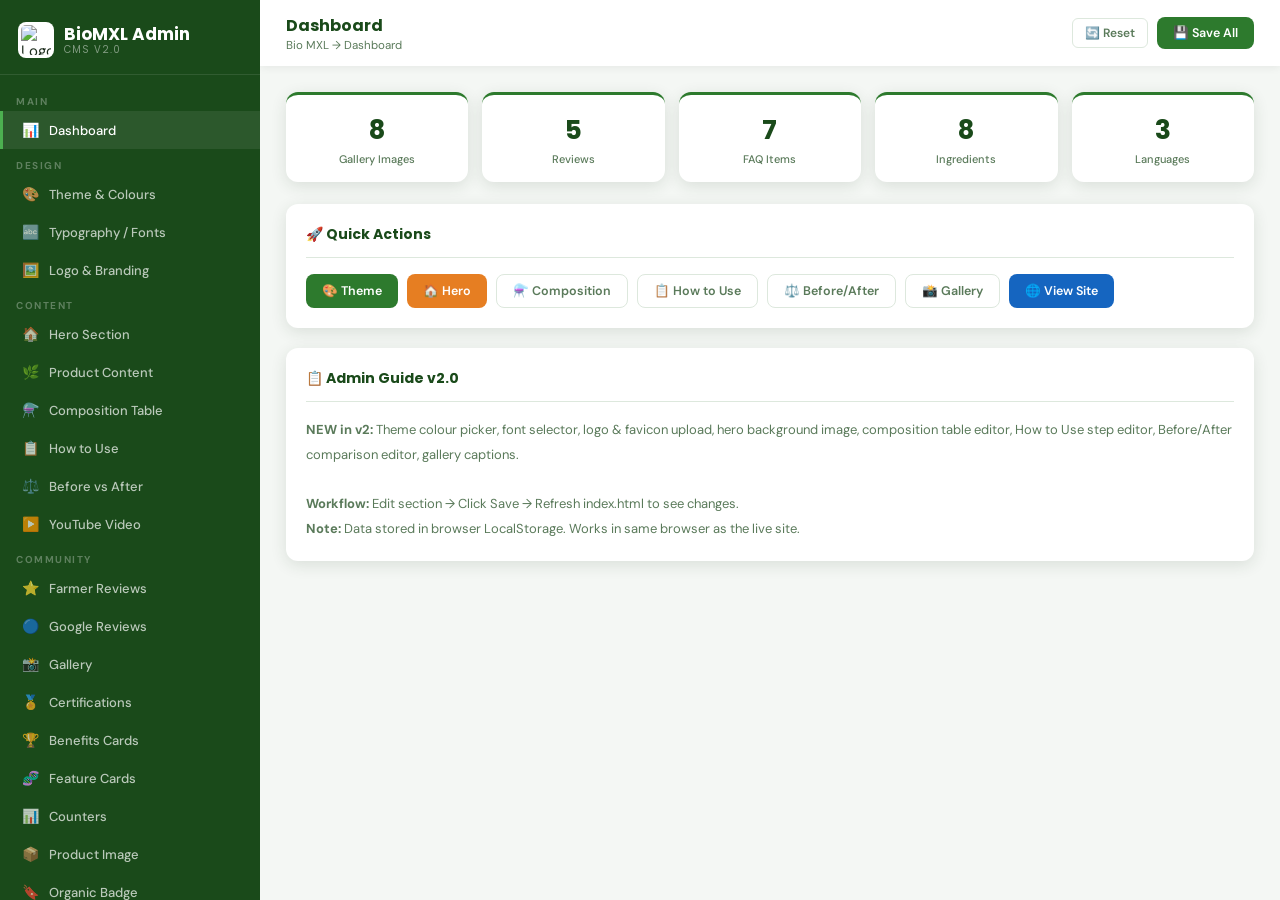
==== commit 49afcb38: "admin.html" ====
--- a/admin.html
+++ b/admin.html
@@ -1,942 +1,1731 @@
 <!DOCTYPE html>
 <html lang="en">
 <head>
-  <meta charset="UTF-8" />
-  <meta name="viewport" content="width=device-width, initial-scale=1.0" />
-  <title>Bio MXL – Admin Panel</title>
-  <link href="https://fonts.googleapis.com/css2?family=Poppins:wght@400;500;600;700&family=DM+Sans:wght@300;400;500&display=swap" rel="stylesheet" />
-  <style>
-/* =============================================
-   BIO MXL ADMIN PANEL – CSS
-   ============================================= */
-:root {
-  --green: #2d7a2d; --green-dark: #1a4a1a; --green-light: #4caf50; --green-pale: #e8f5e9;
-  --orange: #e67e22; --white: #fff; --bg: #f4f7f4; --sidebar-bg: #1a4a1a;
-  --text: #1e2d1e; --text-muted: #5a7a5a; --border: #dde8dd;
-  --shadow: 0 4px 16px rgba(30,60,30,.12); --radius: 12px; --transition: all .25s ease;
-  --font: 'Poppins', sans-serif; --font-body: 'DM Sans', sans-serif;
-}
-*, *::before, *::after { box-sizing: border-box; margin: 0; padding: 0; }
-html { font-size: 15px; }
-body { font-family: var(--font-body); background: var(--bg); color: var(--text); display: flex; min-height: 100vh; }
-a { text-decoration: none; color: inherit; }
-img { max-width: 100%; }
-input, select, textarea, button { font-family: var(--font-body); }
-
-/* ===== SIDEBAR ===== */
-.sidebar {
-  width: 260px; min-height: 100vh; background: var(--sidebar-bg);
-  display: flex; flex-direction: column; position: fixed; top: 0; left: 0; bottom: 0; z-index: 100;
-  transition: var(--transition);
-}
-.sidebar-logo { padding: 28px 24px 20px; border-bottom: 1px solid rgba(255,255,255,.1); }
-.sidebar-logo a { color: #fff; font-family: var(--font); font-size: 20px; font-weight: 700; display: flex; align-items: center; gap: 10px; }
-.sidebar-logo span { font-size: 24px; }
-.sidebar-nav { flex: 1; padding: 16px 0; overflow-y: auto; }
-.nav-section { padding: 8px 16px 4px; font-size: 10px; font-weight: 700; color: rgba(255,255,255,.35); letter-spacing: 1.5px; text-transform: uppercase; }
-.sidebar-link {
-  display: flex; align-items: center; gap: 12px; padding: 11px 24px; color: rgba(255,255,255,.7);
-  font-size: 14px; font-weight: 500; cursor: pointer; transition: var(--transition); border-left: 3px solid transparent;
-}
-.sidebar-link:hover, .sidebar-link.active { color: #fff; background: rgba(255,255,255,.08); border-left-color: var(--green-light); }
-.sidebar-link .icon { width: 20px; text-align: center; font-size: 16px; }
-.sidebar-footer { padding: 16px 24px; border-top: 1px solid rgba(255,255,255,.1); }
-.sidebar-footer a { color: rgba(255,255,255,.6); font-size: 13px; display: flex; align-items: center; gap: 8px; }
-.sidebar-footer a:hover { color: #fff; }
-
-/* ===== MAIN AREA ===== */
-.main { margin-left: 260px; flex: 1; display: flex; flex-direction: column; min-height: 100vh; }
-.topbar {
-  background: #fff; padding: 16px 32px; display: flex; align-items: center; justify-content: space-between;
-  box-shadow: 0 2px 8px rgba(0,0,0,.06); position: sticky; top: 0; z-index: 50;
-}
-.topbar h1 { font-family: var(--font); font-size: 18px; font-weight: 700; color: var(--green-dark); }
-.topbar-actions { display: flex; gap: 12px; align-items: center; }
-.btn { display: inline-flex; align-items: center; gap: 6px; padding: 9px 18px; border-radius: 8px; font-size: 13px; font-weight: 600; cursor: pointer; border: none; transition: var(--transition); }
-.btn-green { background: var(--green); color: #fff; }
-.btn-green:hover { background: var(--green-dark); }
-.btn-orange { background: var(--orange); color: #fff; }
-.btn-orange:hover { background: #d35400; }
-.btn-outline { background: transparent; border: 1.5px solid var(--border); color: var(--text-muted); }
-.btn-outline:hover { border-color: var(--green); color: var(--green); }
-.btn-danger { background: #fdecea; color: #c62828; border: 1px solid #ef9a9a; }
-.btn-danger:hover { background: #c62828; color: #fff; }
-.btn-sm { padding: 6px 12px; font-size: 12px; }
-
-/* ===== CONTENT ===== */
-.content { padding: 32px; flex: 1; }
-.panel { display: none; animation: fadeIn .3s ease; }
-.panel.active { display: block; }
-@keyframes fadeIn { from { opacity: 0; transform: translateY(10px); } to { opacity: 1; transform: translateY(0); } }
-
-/* ===== CARDS ===== */
-.card { background: #fff; border-radius: var(--radius); box-shadow: var(--shadow); padding: 24px; margin-bottom: 24px; }
-.card-header { display: flex; align-items: center; justify-content: space-between; margin-bottom: 20px; padding-bottom: 14px; border-bottom: 1px solid var(--border); }
-.card-title { font-family: var(--font); font-size: 15px; font-weight: 700; color: var(--green-dark); display: flex; align-items: center; gap: 8px; }
-.card-subtitle { font-size: 13px; color: var(--text-muted); margin-top: 2px; }
-
-/* ===== FORM ELEMENTS ===== */
-.form-grid { display: grid; grid-template-columns: 1fr 1fr; gap: 16px; }
-.form-grid-3 { display: grid; grid-template-columns: 1fr 1fr 1fr; gap: 16px; }
-.fg { display: flex; flex-direction: column; gap: 6px; margin-bottom: 16px; }
-.fg label { font-size: 13px; font-weight: 600; color: var(--green-dark); }
-.fg input, .fg select, .fg textarea {
-  padding: 10px 14px; border: 1.5px solid var(--border); border-radius: 8px; font-size: 14px;
-  color: var(--text); background: var(--bg); transition: var(--transition); outline: none; width: 100%;
-}
-.fg input:focus, .fg select:focus, .fg textarea:focus { border-color: var(--green); background: #fff; box-shadow: 0 0 0 3px rgba(45,122,45,.08); }
-.fg textarea { resize: vertical; min-height: 90px; }
-.fg small { font-size: 12px; color: var(--text-muted); }
-.img-preview { width: 120px; height: 120px; object-fit: cover; border-radius: 8px; border: 2px dashed var(--border); }
-
-/* ===== STATS ROW ===== */
-.stat-row { display: grid; grid-template-columns: repeat(4,1fr); gap: 20px; margin-bottom: 28px; }
-.stat-box { background: #fff; border-radius: var(--radius); padding: 20px; box-shadow: var(--shadow); text-align: center; border-top: 3px solid var(--green); }
-.stat-box .num { font-family: var(--font); font-size: 30px; font-weight: 700; color: var(--green-dark); }
-.stat-box .label { font-size: 12px; color: var(--text-muted); margin-top: 4px; font-weight: 500; }
-
-/* ===== TABLE ===== */
-.admin-table { width: 100%; border-collapse: collapse; font-size: 13px; }
-.admin-table th { background: var(--green-pale); color: var(--green-dark); font-weight: 700; padding: 11px 14px; text-align: left; }
-.admin-table td { padding: 11px 14px; border-bottom: 1px solid var(--border); vertical-align: middle; }
-.admin-table tr:last-child td { border-bottom: none; }
-.admin-table tr:hover td { background: #fafdf8; }
-.admin-table img { width: 44px; height: 44px; border-radius: 6px; object-fit: cover; }
-
-/* ===== REVIEW CARDS ===== */
-.review-cards { display: grid; grid-template-columns: repeat(auto-fill, minmax(280px, 1fr)); gap: 16px; }
-.review-admin-card { background: var(--bg); border-radius: var(--radius); padding: 16px; border: 1.5px solid var(--border); }
-.rev-top { display: flex; gap: 12px; align-items: center; margin-bottom: 10px; }
-.rev-avatar { width: 44px; height: 44px; border-radius: 50%; object-fit: cover; border: 2px solid var(--green-pale); }
-.rev-name { font-weight: 700; font-size: 14px; color: var(--text); }
-.rev-stars { color: #ffc107; font-size: 13px; }
-.rev-text { font-size: 13px; color: var(--text-muted); line-height: 1.5; margin-bottom: 12px; }
-.rev-actions { display: flex; gap: 8px; }
-
-/* ===== GALLERY ADMIN ===== */
-.gallery-admin-grid { display: grid; grid-template-columns: repeat(auto-fill, minmax(140px, 1fr)); gap: 12px; }
-.gal-item { position: relative; border-radius: 8px; overflow: hidden; aspect-ratio: 1; border: 2px solid var(--border); }
-.gal-item img { width: 100%; height: 100%; object-fit: cover; }
-.gal-delete { position: absolute; top: 6px; right: 6px; background: rgba(198,40,40,.9); color: #fff; border: none; border-radius: 50%; width: 26px; height: 26px; cursor: pointer; font-size: 14px; display: flex; align-items: center; justify-content: center; }
-
-/* ===== FAQ ADMIN ===== */
-.faq-admin-item { background: var(--bg); border: 1.5px solid var(--border); border-radius: 10px; padding: 16px; margin-bottom: 12px; }
-.faq-admin-q { font-weight: 700; font-size: 14px; color: var(--green-dark); margin-bottom: 6px; }
-.faq-admin-a { font-size: 13px; color: var(--text-muted); line-height: 1.6; margin-bottom: 10px; }
-.faq-actions { display: flex; gap: 8px; }
-
-/* ===== LANG TABS ===== */
-.lang-tabs { display: flex; gap: 4px; margin-bottom: 20px; border-bottom: 2px solid var(--border); }
-.lang-tab { padding: 10px 20px; background: none; border: none; border-bottom: 2px solid transparent; cursor: pointer; font-family: var(--font); font-weight: 600; font-size: 14px; color: var(--text-muted); margin-bottom: -2px; transition: var(--transition); }
-.lang-tab.active { border-bottom-color: var(--green); color: var(--green); }
-.lang-content { display: none; }
-.lang-content.active { display: block; }
-
-/* ===== BADGE ===== */
-.badge { display: inline-block; padding: 3px 10px; border-radius: 50px; font-size: 11px; font-weight: 700; }
-.badge-green { background: var(--green-pale); color: var(--green); }
-.badge-orange { background: #fef3e2; color: var(--orange); }
-
-/* ===== ALERT ===== */
-.alert { display: none; padding: 12px 16px; border-radius: 8px; font-size: 13px; font-weight: 600; margin-bottom: 16px; }
-.alert.show { display: flex; align-items: center; gap: 8px; }
-.alert-success { background: var(--green-pale); color: var(--green-dark); border: 1px solid #a5d6a7; }
-.alert-danger { background: #fdecea; color: #c62828; border: 1px solid #ef9a9a; }
-
-/* ===== MODAL ===== */
-.modal-overlay { position: fixed; inset: 0; background: rgba(0,0,0,.5); z-index: 500; display: none; align-items: center; justify-content: center; padding: 20px; }
-.modal-overlay.open { display: flex; }
-.modal { background: #fff; border-radius: var(--radius); padding: 28px; width: 100%; max-width: 520px; max-height: 90vh; overflow-y: auto; box-shadow: 0 24px 60px rgba(0,0,0,.2); animation: fadeIn .3s ease; }
-.modal-header { display: flex; align-items: center; justify-content: space-between; margin-bottom: 20px; }
-.modal-title { font-family: var(--font); font-weight: 700; font-size: 16px; color: var(--green-dark); }
-.modal-close { background: none; border: none; font-size: 22px; cursor: pointer; color: var(--text-muted); transition: var(--transition); }
-.modal-close:hover { color: var(--text); }
-
-/* ===== UPLOAD BOX ===== */
-.upload-box { border: 2px dashed var(--border); border-radius: 10px; padding: 28px; text-align: center; cursor: pointer; transition: var(--transition); }
-.upload-box:hover { border-color: var(--green); background: var(--green-pale); }
-.upload-box p { font-size: 13px; color: var(--text-muted); margin-top: 8px; }
-.upload-box .ub-icon { font-size: 36px; }
-
-/* ===== RESPONSIVE ===== */
-@media (max-width: 900px) {
-  .sidebar { width: 220px; }
-  .main { margin-left: 220px; }
-  .stat-row { grid-template-columns: 1fr 1fr; }
-  .form-grid-3 { grid-template-columns: 1fr 1fr; }
-}
-@media (max-width: 680px) {
-  .sidebar { transform: translateX(-100%); }
-  .sidebar.open { transform: translateX(0); }
-  .main { margin-left: 0; }
-  .stat-row { grid-template-columns: 1fr 1fr; }
-  .form-grid { grid-template-columns: 1fr; }
-  .content { padding: 20px 16px; }
-  .topbar { padding: 14px 16px; }
-}
-  </style>
+<meta charset="UTF-8"/>
+<meta name="viewport" content="width=device-width,initial-scale=1.0"/>
+<title>Bio MXL – Admin Panel v2</title>
+<link href="https://fonts.googleapis.com/css2?family=Poppins:wght@400;500;600;700&family=DM+Sans:wght@300;400;500&display=swap" rel="stylesheet"/>
+<style>
+:root{--green:#2d7a2d;--green-dark:#1a4a1a;--green-light:#4caf50;--green-pale:#e8f5e9;--orange:#e67e22;--bg:#f4f7f4;--sidebar-bg:#1a4a1a;--text:#1e2d1e;--text-muted:#5a7a5a;--border:#dde8dd;--shadow:0 4px 16px rgba(30,60,30,.12);--shadow-lg:0 8px 32px rgba(30,60,30,.18);--radius:12px;--transition:all .25s ease;--font:'Poppins',sans-serif;--font-body:'DM Sans',sans-serif;}
+*,*::before,*::after{box-sizing:border-box;margin:0;padding:0}
+html{font-size:15px}
+body{font-family:var(--font-body);background:var(--bg);color:var(--text);display:flex;min-height:100vh}
+a{text-decoration:none;color:inherit}img{max-width:100%}
+input,select,textarea,button{font-family:var(--font-body)}
+.sidebar{width:260px;min-height:100vh;background:var(--sidebar-bg);display:flex;flex-direction:column;position:fixed;top:0;left:0;bottom:0;z-index:100;overflow-y:auto}
+.sidebar-logo{padding:22px 18px 16px;border-bottom:1px solid rgba(255,255,255,.1);display:flex;align-items:center;gap:10px}
+.sidebar-logo img{width:36px;height:36px;border-radius:8px;object-fit:contain;background:#fff;padding:3px;flex-shrink:0}
+.sidebar-logo-text{color:#fff;font-family:var(--font);font-size:17px;font-weight:700;line-height:1.2}
+.sidebar-logo-text span{display:block;font-size:10px;font-weight:400;color:rgba(255,255,255,.45);letter-spacing:1px;text-transform:uppercase}
+.sidebar-nav{flex:1;padding:10px 0}
+.nav-section{padding:10px 16px 3px;font-size:10px;font-weight:700;color:rgba(255,255,255,.3);letter-spacing:1.5px;text-transform:uppercase}
+.sidebar-link{display:flex;align-items:center;gap:10px;padding:10px 18px;color:rgba(255,255,255,.7);font-size:13px;font-weight:500;cursor:pointer;transition:var(--transition);border-left:3px solid transparent}
+.sidebar-link:hover,.sidebar-link.active{color:#fff;background:rgba(255,255,255,.08);border-left-color:var(--green-light)}
+.sidebar-link .icon{width:18px;text-align:center;font-size:14px}
+.sidebar-footer{padding:12px 18px;border-top:1px solid rgba(255,255,255,.1)}
+.sidebar-footer a{color:rgba(255,255,255,.55);font-size:12.5px;display:flex;align-items:center;gap:8px;transition:var(--transition)}
+.sidebar-footer a:hover{color:#fff}
+.main{margin-left:260px;flex:1;display:flex;flex-direction:column;min-height:100vh}
+.topbar{background:#fff;padding:13px 26px;display:flex;align-items:center;justify-content:space-between;box-shadow:0 2px 8px rgba(0,0,0,.06);position:sticky;top:0;z-index:50}
+.topbar h1{font-family:var(--font);font-size:16px;font-weight:700;color:var(--green-dark)}
+.topbar-sub{font-size:11.5px;color:var(--text-muted)}
+.topbar-actions{display:flex;gap:9px;align-items:center}
+.btn{display:inline-flex;align-items:center;gap:5px;padding:8px 16px;border-radius:8px;font-size:12.5px;font-weight:600;cursor:pointer;border:none;transition:var(--transition);white-space:nowrap}
+.btn-green{background:var(--green);color:#fff}.btn-green:hover{background:var(--green-dark)}
+.btn-orange{background:var(--orange);color:#fff}.btn-orange:hover{background:#d35400}
+.btn-outline{background:transparent;border:1.5px solid var(--border);color:var(--text-muted)}.btn-outline:hover{border-color:var(--green);color:var(--green)}
+.btn-danger{background:#fdecea;color:#c62828;border:1px solid #ef9a9a}.btn-danger:hover{background:#c62828;color:#fff}
+.btn-blue{background:#1565c0;color:#fff}.btn-blue:hover{background:#0d47a1}
+.btn-sm{padding:6px 12px;font-size:12px;border-radius:6px}
+.btn-xs{padding:4px 9px;font-size:11px;border-radius:5px}
+.content{padding:26px;flex:1}
+.panel{display:none;animation:fadeIn .3s ease}
+.panel.active{display:block}
+@keyframes fadeIn{from{opacity:0;transform:translateY(8px)}to{opacity:1;transform:translateY(0)}}
+.card{background:#fff;border-radius:var(--radius);box-shadow:var(--shadow);padding:20px;margin-bottom:20px}
+.card-header{display:flex;align-items:center;justify-content:space-between;margin-bottom:16px;padding-bottom:12px;border-bottom:1px solid var(--border)}
+.card-title{font-family:var(--font);font-size:14px;font-weight:700;color:var(--green-dark);display:flex;align-items:center;gap:7px}
+.card-section{margin-bottom:18px;padding-bottom:18px;border-bottom:1px solid var(--border)}
+.card-section:last-child{border-bottom:none;margin-bottom:0;padding-bottom:0}
+.sec-title{font-family:var(--font);font-size:11.5px;font-weight:700;color:var(--text-muted);text-transform:uppercase;letter-spacing:.8px;margin-bottom:12px;display:flex;align-items:center;gap:5px}
+.stat-row{display:grid;grid-template-columns:repeat(5,1fr);gap:14px;margin-bottom:22px}
+.stat-box{background:#fff;border-radius:var(--radius);padding:16px 12px;box-shadow:var(--shadow);text-align:center;border-top:3px solid var(--green);cursor:pointer;transition:var(--transition)}
+.stat-box:hover{transform:translateY(-2px);box-shadow:var(--shadow-lg)}
+.stat-box .num{font-family:var(--font);font-size:26px;font-weight:700;color:var(--green-dark)}
+.stat-box .label{font-size:11px;color:var(--text-muted);margin-top:2px;font-weight:500}
+.form-grid{display:grid;grid-template-columns:1fr 1fr;gap:13px}
+.form-grid-3{display:grid;grid-template-columns:1fr 1fr 1fr;gap:13px}
+.form-grid-4{display:grid;grid-template-columns:1fr 1fr 1fr 1fr;gap:11px}
+.fg{display:flex;flex-direction:column;gap:5px;margin-bottom:13px}
+.fg label{font-size:12px;font-weight:600;color:var(--green-dark)}
+.fg input,.fg select,.fg textarea{padding:8px 12px;border:1.5px solid var(--border);border-radius:7px;font-size:13px;color:var(--text);background:var(--bg);transition:var(--transition);outline:none;width:100%}
+.fg input:focus,.fg select:focus,.fg textarea:focus{border-color:var(--green);background:#fff;box-shadow:0 0 0 3px rgba(45,122,45,.08)}
+.fg textarea{resize:vertical;min-height:76px}
+.fg small{font-size:11px;color:var(--text-muted)}
+.color-row{display:flex;gap:7px;flex-wrap:wrap;margin-top:5px}
+.cswatch{width:28px;height:28px;border-radius:6px;border:3px solid transparent;cursor:pointer;transition:var(--transition)}
+.cswatch:hover,.cswatch.sel{border-color:#333;transform:scale(1.12)}
+.color-row2{display:flex;gap:9px;align-items:center}
+.color-row2 input[type=color]{width:42px;height:34px;padding:2px;border:1.5px solid var(--border);border-radius:6px;cursor:pointer}
+.color-row2 input[type=text]{flex:1}
+.font-prev{background:var(--green-pale);border-radius:8px;padding:12px 14px;margin-top:7px;border:1.5px solid var(--border)}
+.font-prev p{font-size:12px;color:var(--text-muted);margin-bottom:4px}
+.font-prev .pt{font-size:19px;color:var(--green-dark)}
+.theme-preview{border-radius:11px;overflow:hidden;box-shadow:var(--shadow-lg);margin-bottom:18px}
+.tp-hero{height:110px;display:flex;align-items:center;justify-content:center;position:relative}
+.tp-hero-inner{text-align:center;z-index:2;position:relative}
+.tp-hero-inner h3{font-size:20px;font-weight:900;color:#fff;margin-bottom:3px}
+.tp-hero-inner p{font-size:11px;color:rgba(255,255,255,.8)}
+.tp-body{background:#fff;padding:12px;display:flex;align-items:center;gap:9px}
+.tp-btn{padding:6px 12px;border-radius:6px;font-size:11.5px;font-weight:700;border:none}
+.upload-zone{border:2px dashed var(--border);border-radius:10px;padding:20px;text-align:center;cursor:pointer;transition:var(--transition);position:relative;overflow:hidden}
+.upload-zone:hover{border-color:var(--green);background:var(--green-pale)}
+.upload-zone input[type=file]{position:absolute;inset:0;opacity:0;cursor:pointer}
+.upload-zone .uz-icon{font-size:28px;margin-bottom:6px}
+.upload-zone p{font-size:12.5px;color:var(--text-muted)}
+.upload-zone small{font-size:11px;color:var(--text-muted)}
+.img-prev{width:100px;height:100px;object-fit:contain;border-radius:8px;border:2px solid var(--border);background:var(--bg);padding:3px}
+.tbl-editor{width:100%;border-collapse:collapse;font-size:12.5px;margin-bottom:10px}
+.tbl-editor th{background:var(--green-pale);color:var(--green-dark);font-weight:700;padding:9px 11px;text-align:left;font-size:11.5px;text-transform:uppercase;letter-spacing:.4px}
+.tbl-editor td{padding:6px 8px;border-bottom:1px solid var(--border);vertical-align:middle}
+.tbl-editor tr:last-child td{border-bottom:none}
+.tbl-editor tr:hover td{background:#fafdf8}
+.tbl-editor input{width:100%;padding:6px 8px;border:1.5px solid transparent;border-radius:5px;font-size:12.5px;background:transparent;transition:var(--transition)}
+.tbl-editor input:focus{border-color:var(--green);background:#fff}
+.tbl-editor .del-btn{background:#fdecea;color:#c62828;border:none;border-radius:5px;padding:4px 9px;cursor:pointer;font-size:11.5px;transition:var(--transition)}
+.tbl-editor .del-btn:hover{background:#c62828;color:#fff}
+.cmp-editor{display:grid;grid-template-columns:1fr 1fr;gap:14px}
+.cmp-col{background:var(--bg);border-radius:9px;padding:14px;border:1.5px solid var(--border)}
+.cmp-col-ttl{font-family:var(--font);font-size:12.5px;font-weight:700;margin-bottom:10px;display:flex;align-items:center;gap:5px}
+.cmp-item{display:flex;gap:7px;align-items:center;margin-bottom:7px}
+.cmp-item input{flex:1;padding:7px 9px;border:1.5px solid var(--border);border-radius:5px;font-size:12.5px;background:#fff}
+.cmp-item input:focus{border-color:var(--green);outline:none}
+.step-edit{background:var(--bg);border:1.5px solid var(--border);border-radius:9px;padding:14px;position:relative;margin-bottom:10px}
+.step-num-badge{width:26px;height:26px;background:var(--green);color:#fff;border-radius:50%;display:inline-flex;align-items:center;justify-content:center;font-family:var(--font);font-weight:700;font-size:13px;margin-bottom:9px}
+.step-actions{position:absolute;top:11px;right:11px;display:flex;gap:5px}
+.review-cards{display:grid;grid-template-columns:repeat(auto-fill,minmax(260px,1fr));gap:13px}
+.rev-card{background:var(--bg);border-radius:var(--radius);padding:13px;border:1.5px solid var(--border)}
+.rev-top{display:flex;gap:9px;align-items:center;margin-bottom:7px}
+.rev-av{width:38px;height:38px;border-radius:50%;object-fit:cover;border:2px solid var(--green-pale)}
+.rev-name{font-weight:700;font-size:13px}
+.rev-stars{color:#ffc107;font-size:12px}
+.rev-txt{font-size:12px;color:var(--text-muted);line-height:1.5;margin-bottom:9px}
+.rev-actions{display:flex;gap:5px}
+.faq-item-admin{background:var(--bg);border:1.5px solid var(--border);border-radius:9px;padding:13px;margin-bottom:9px}
+.faq-q-admin{font-weight:700;font-size:13px;color:var(--green-dark);margin-bottom:4px}
+.faq-a-admin{font-size:12px;color:var(--text-muted);line-height:1.6;margin-bottom:8px}
+.gal-grid{display:grid;grid-template-columns:repeat(auto-fill,minmax(125px,1fr));gap:9px}
+.gal-item{position:relative;border-radius:7px;overflow:hidden;aspect-ratio:1;border:2px solid var(--border)}
+.gal-item img{width:100%;height:100%;object-fit:cover}
+.gal-overlay{position:absolute;inset:0;background:rgba(0,0,0,.5);display:flex;align-items:center;justify-content:center;gap:5px;opacity:0;transition:var(--transition)}
+.gal-item:hover .gal-overlay{opacity:1}
+.gal-overlay button{background:rgba(255,255,255,.9);border:none;border-radius:5px;padding:4px 7px;cursor:pointer;font-size:11.5px;font-weight:600}
+.lang-tabs{display:flex;gap:3px;margin-bottom:16px;border-bottom:2px solid var(--border)}
+.lang-tab{padding:8px 16px;background:none;border:none;border-bottom:2px solid transparent;cursor:pointer;font-family:var(--font);font-weight:600;font-size:13px;color:var(--text-muted);margin-bottom:-2px;transition:var(--transition)}
+.lang-tab.active{border-bottom-color:var(--green);color:var(--green)}
+.lang-pane{display:none}
+.lang-pane.active{display:block}
+.alert{display:none;padding:10px 15px;border-radius:8px;font-size:12.5px;font-weight:600;margin-bottom:15px;align-items:center;gap:7px}
+.alert.show{display:flex}
+.alert-ok{background:var(--green-pale);color:var(--green-dark);border:1px solid #a5d6a7}
+.alert-err{background:#fdecea;color:#c62828;border:1px solid #ef9a9a}
+.modal-bg{position:fixed;inset:0;background:rgba(0,0,0,.55);z-index:500;display:none;align-items:center;justify-content:center;padding:18px}
+.modal-bg.open{display:flex}
+.modal{background:#fff;border-radius:var(--radius);padding:24px;width:100%;max-width:520px;max-height:90vh;overflow-y:auto;box-shadow:0 24px 60px rgba(0,0,0,.22);animation:fadeIn .3s ease}
+.modal-hdr{display:flex;align-items:center;justify-content:space-between;margin-bottom:16px}
+.modal-ttl{font-family:var(--font);font-weight:700;font-size:14.5px;color:var(--green-dark)}
+.modal-x{background:none;border:none;font-size:20px;cursor:pointer;color:var(--text-muted);transition:var(--transition);line-height:1}
+.modal-x:hover{color:var(--text)}
+@media(max-width:1024px){.stat-row{grid-template-columns:repeat(3,1fr)}}
+@media(max-width:900px){.sidebar{width:220px}.main{margin-left:220px}.form-grid-3{grid-template-columns:1fr 1fr}.form-grid-4{grid-template-columns:1fr 1fr}}
+@media(max-width:680px){.sidebar{transform:translateX(-100%)}.sidebar.open{transform:translateX(0)}.main{margin-left:0}.stat-row{grid-template-columns:1fr 1fr}.form-grid{grid-template-columns:1fr}.content{padding:14px}.topbar{padding:11px 14px}}
+
+/* ===== v3.0 NEW STYLES ===== */
+.card-edit-item{background:var(--bg);border:1.5px solid var(--border);border-radius:10px;padding:14px;margin-bottom:12px;position:relative}
+.card-edit-item .item-actions{position:absolute;top:10px;right:10px;display:flex;gap:5px}
+.card-edit-item .item-num{width:24px;height:24px;background:var(--green);color:#fff;border-radius:50%;display:inline-flex;align-items:center;justify-content:center;font-size:12px;font-weight:700;margin-bottom:10px;flex-shrink:0}
+.icon-preview{width:48px;height:48px;border-radius:8px;border:2px solid var(--border);background:var(--bg);display:flex;align-items:center;justify-content:center;font-size:24px;flex-shrink:0;overflow:hidden}
+.icon-preview img{width:100%;height:100%;object-fit:contain}
+.icon-row{display:flex;gap:10px;align-items:center;margin-bottom:10px}
+.mini-lang-tabs{display:flex;gap:2px;margin-bottom:10px;border-bottom:1.5px solid var(--border)}
+.mini-lang-tab{padding:5px 12px;background:none;border:none;border-bottom:2px solid transparent;cursor:pointer;font-size:11.5px;font-weight:600;color:var(--text-muted);margin-bottom:-2px;transition:var(--transition)}
+.mini-lang-tab.active{border-bottom-color:var(--green);color:var(--green)}
+.mini-lang-pane{display:none}
+.mini-lang-pane.active{display:block}
+.cert-card-edit{background:var(--bg);border:1.5px solid var(--border);border-radius:10px;padding:14px;margin-bottom:12px;position:relative}
+.cert-icon-prev{width:52px;height:52px;border-radius:8px;border:2px solid var(--border);display:flex;align-items:center;justify-content:center;font-size:26px;background:#fff;overflow:hidden;flex-shrink:0}
+.cert-icon-prev img{width:100%;height:100%;object-fit:contain}
+.img-size-ctrl{display:grid;grid-template-columns:1fr 1fr 1fr;gap:10px;margin-bottom:10px}
+.size-ctrl-block{background:var(--bg);border-radius:8px;padding:10px 12px;border:1.5px solid var(--border)}
+.size-ctrl-block label{font-size:11px;font-weight:700;color:var(--text-muted);display:block;margin-bottom:6px}
+.size-ctrl-block input[type=range]{width:100%;margin-bottom:4px}
+.size-ctrl-block .val{font-size:11px;color:var(--green-dark);font-weight:700}
+.badge-prev-box{background:linear-gradient(135deg,#1a4a1a,#2d7a2d);border-radius:12px;padding:20px;display:flex;align-items:center;justify-content:center;min-height:120px;margin-bottom:14px;position:relative}
+.badge-prev-inner{position:relative}
+.badge-prev-img{width:80px;height:100px;background:rgba(255,255,255,.1);border-radius:12px;display:flex;align-items:center;justify-content:center;color:rgba(255,255,255,.5);font-size:12px}
+.badge-circle-prev{position:absolute;bottom:-14px;right:-14px;background:var(--orange);color:#fff;border-radius:50%;width:50px;height:50px;display:flex;align-items:center;justify-content:center;font-size:9px;font-weight:700;text-align:center;line-height:1.2}
+.export-import-row{display:flex;gap:8px;flex-wrap:wrap;align-items:center;background:var(--green-pale);border-radius:8px;padding:10px 14px;margin-bottom:14px}
+.export-import-row span{font-size:12px;font-weight:600;color:var(--green-dark);margin-right:4px}
+.dynamic-col-tbl{width:100%;border-collapse:collapse;font-size:12.5px}
+.dynamic-col-tbl th{background:var(--green-pale);padding:8px 10px;text-align:left;font-size:11.5px;font-weight:700;color:var(--green-dark);position:relative}
+.dynamic-col-tbl td{padding:5px 7px;border-bottom:1px solid var(--border);vertical-align:middle}
+.dynamic-col-tbl input{width:100%;padding:5px 8px;border:1.5px solid transparent;border-radius:4px;font-size:12px;background:transparent;transition:var(--transition)}
+.dynamic-col-tbl input:focus{border-color:var(--green);background:#fff}
+.del-col-btn{background:#fdecea;color:#c62828;border:none;border-radius:4px;padding:2px 7px;cursor:pointer;font-size:11px;margin-left:5px}
+.del-col-btn:hover{background:#c62828;color:#fff}
+</style>
 </head>
 <body>
-
-<!-- ===== SIDEBAR ===== -->
 <aside class="sidebar" id="sidebar">
   <div class="sidebar-logo">
-    <a href="#"><span>🌿</span> BioMXL Admin</a>
+    <img id="sidebarLogo" src="https://placehold.co/36x36/4caf50/fff?text=B" alt="Logo"/>
+    <div class="sidebar-logo-text">BioMXL Admin<span>CMS v2.0</span></div>
   </div>
   <nav class="sidebar-nav">
     <div class="nav-section">Main</div>
-    <a class="sidebar-link active" onclick="showPanel('dashboard')"><span class="icon">📊</span> Dashboard</a>
+    <a class="sidebar-link active" onclick="SP('dashboard',this)"><span class="icon">📊</span>Dashboard</a>
+    <div class="nav-section">Design</div>
+    <a class="sidebar-link" onclick="SP('theme',this)"><span class="icon">🎨</span>Theme &amp; Colours</a>
+    <a class="sidebar-link" onclick="SP('fonts',this)"><span class="icon">🔤</span>Typography / Fonts</a>
+    <a class="sidebar-link" onclick="SP('logo',this)"><span class="icon">🖼️</span>Logo &amp; Branding</a>
     <div class="nav-section">Content</div>
-    <a class="sidebar-link" onclick="showPanel('hero')"><span class="icon">🏠</span> Hero Section</a>
-    <a class="sidebar-link" onclick="showPanel('product')"><span class="icon">🌿</span> Product Content</a>
-    <a class="sidebar-link" onclick="showPanel('video')"><span class="icon">▶️</span> YouTube Video</a>
+    <a class="sidebar-link" onclick="SP('hero',this)"><span class="icon">🏠</span>Hero Section</a>
+    <a class="sidebar-link" onclick="SP('product',this)"><span class="icon">🌿</span>Product Content</a>
+    <a class="sidebar-link" onclick="SP('composition',this)"><span class="icon">⚗️</span>Composition Table</a>
+    <a class="sidebar-link" onclick="SP('howto',this)"><span class="icon">📋</span>How to Use</a>
+    <a class="sidebar-link" onclick="SP('comparison',this)"><span class="icon">⚖️</span>Before vs After</a>
+    <a class="sidebar-link" onclick="SP('video',this)"><span class="icon">▶️</span>YouTube Video</a>
     <div class="nav-section">Community</div>
-    <a class="sidebar-link" onclick="showPanel('reviews')"><span class="icon">⭐</span> Reviews</a>
-    <a class="sidebar-link" onclick="showPanel('greviews')"><span class="icon">🔵</span> Google Reviews</a>
-    <a class="sidebar-link" onclick="showPanel('gallery')"><span class="icon">🖼️</span> Gallery</a>
+    <a class="sidebar-link" onclick="SP('reviews',this)"><span class="icon">⭐</span>Farmer Reviews</a>
+    <a class="sidebar-link" onclick="SP('greviews',this)"><span class="icon">🔵</span>Google Reviews</a>
+    <a class="sidebar-link" onclick="SP('gallery',this)"><span class="icon">📸</span>Gallery</a>
+    <a class="sidebar-link" onclick="SP('certifications',this)"><span class="icon">🏅</span>Certifications</a>
+    <a class="sidebar-link" onclick="SP('benefits',this)"><span class="icon">🏆</span>Benefits Cards</a>
+    <a class="sidebar-link" onclick="SP('features',this)"><span class="icon">🧬</span>Feature Cards</a>
+    <a class="sidebar-link" onclick="SP('counters',this)"><span class="icon">📊</span>Counters</a>
+    <a class="sidebar-link" onclick="SP('product_img',this)"><span class="icon">📦</span>Product Image</a>
+    <a class="sidebar-link" onclick="SP('badge',this)"><span class="icon">🔖</span>Organic Badge</a>
     <div class="nav-section">Settings</div>
-    <a class="sidebar-link" onclick="showPanel('faq')"><span class="icon">❓</span> FAQ</a>
-    <a class="sidebar-link" onclick="showPanel('contact')"><span class="icon">📬</span> Contact Settings</a>
-    <a class="sidebar-link" onclick="showPanel('languages')"><span class="icon">🌐</span> Languages</a>
+    <a class="sidebar-link" onclick="SP('faq',this)"><span class="icon">❓</span>FAQ</a>
+    <a class="sidebar-link" onclick="SP('contact',this)"><span class="icon">📬</span>Contact Settings</a>
+    <a class="sidebar-link" onclick="SP('languages',this)"><span class="icon">🌐</span>Languages</a>
   </nav>
-  <div class="sidebar-footer">
-    <a href="index.html" target="_blank">🌐 View Live Site</a>
-  </div>
+  <div class="sidebar-footer"><a href="index.html" target="_blank">🌐 View Live Site ↗</a></div>
 </aside>
 
-<!-- ===== MAIN ===== -->
 <div class="main">
   <div class="topbar">
-    <h1 id="panelTitle">Dashboard</h1>
+    <div><h1 id="pTitle">Dashboard</h1><div class="topbar-sub" id="pSub">Bio MXL → Dashboard</div></div>
     <div class="topbar-actions">
-      <button class="btn btn-outline" onclick="resetAll()">🔄 Reset All</button>
-      <button class="btn btn-green" onclick="saveAll()">💾 Save Changes</button>
-    </div>
-  </div>
-
+      <button class="btn btn-outline btn-sm" onclick="doReset()">🔄 Reset</button>
+      <button class="btn btn-green" onclick="saveAll()">💾 Save All</button>
+    </div>
+  </div>
   <div class="content">
-    <div id="alertBox" class="alert alert-success">✅ Changes saved successfully!</div>
-
-    <!-- ===== DASHBOARD ===== -->
-    <div class="panel active" id="panel-dashboard">
-      <div class="stat-row">
-        <div class="stat-box"><div class="num" id="ds-reviews">5</div><div class="label">Total Reviews</div></div>
-        <div class="stat-box"><div class="num" id="ds-gallery">8</div><div class="label">Gallery Images</div></div>
-        <div class="stat-box"><div class="num" id="ds-faq">7</div><div class="label">FAQ Items</div></div>
-        <div class="stat-box"><div class="num">3</div><div class="label">Languages Active</div></div>
-      </div>
-      <div class="card">
-        <div class="card-header"><div class="card-title">🚀 Quick Actions</div></div>
-        <div style="display:flex;flex-wrap:wrap;gap:12px;">
-          <button class="btn btn-green" onclick="showPanel('hero')">Edit Hero</button>
-          <button class="btn btn-orange" onclick="showPanel('reviews')">Add Review</button>
-          <button class="btn btn-outline" onclick="showPanel('gallery')">Upload Image</button>
-          <button class="btn btn-outline" onclick="showPanel('faq')">Add FAQ</button>
-          <button class="btn btn-outline" onclick="showPanel('contact')">Update Contact</button>
-          <a href="index.html" target="_blank" class="btn btn-outline">🌐 View Site</a>
-        </div>
-      </div>
-      <div class="card">
-        <div class="card-header"><div class="card-title">📋 Bio MXL Admin Guide</div></div>
-        <p style="font-size:14px;color:var(--text-muted);line-height:1.8;">
-          Welcome to the Bio MXL Content Management System. All changes are saved to your browser's LocalStorage and reflect immediately on the live site.<br><br>
-          <strong>How to use:</strong> Select a section from the sidebar → Edit content → Click "Save Changes". Use "Reset All" to restore default content.<br><br>
-          <strong>⚠️ Note:</strong> Data is stored in browser LocalStorage. For production deployment, connect to a backend API or database.
-        </p>
-      </div>
-    </div>
-
-    <!-- ===== HERO ===== -->
-    <div class="panel" id="panel-hero">
-      <div class="card">
-        <div class="card-header"><div class="card-title">🏠 Hero Section</div></div>
-        <div class="form-grid">
-          <div class="fg">
-            <label>Product Title</label>
-            <input type="text" id="h_title" placeholder="Bio MXL" />
+    <div id="alertBox" class="alert alert-ok"></div>
+
+<!-- DASHBOARD -->
+<div class="panel active" id="panel-dashboard">
+  <div class="stat-row">
+    <div class="stat-box" onclick="SP('gallery',null)"><div class="num" id="ds-gal">8</div><div class="label">Gallery Images</div></div>
+    <div class="stat-box" onclick="SP('reviews',null)"><div class="num" id="ds-rev">5</div><div class="label">Reviews</div></div>
+    <div class="stat-box" onclick="SP('faq',null)"><div class="num" id="ds-faq">7</div><div class="label">FAQ Items</div></div>
+    <div class="stat-box" onclick="SP('composition',null)"><div class="num" id="ds-comp">8</div><div class="label">Ingredients</div></div>
+    <div class="stat-box"><div class="num">3</div><div class="label">Languages</div></div>
+  </div>
+  <div class="card">
+    <div class="card-header"><div class="card-title">🚀 Quick Actions</div></div>
+    <div style="display:flex;flex-wrap:wrap;gap:9px">
+      <button class="btn btn-green" onclick="SP('theme',null)">🎨 Theme</button>
+      <button class="btn btn-orange" onclick="SP('hero',null)">🏠 Hero</button>
+      <button class="btn btn-outline" onclick="SP('composition',null)">⚗️ Composition</button>
+      <button class="btn btn-outline" onclick="SP('howto',null)">📋 How to Use</button>
+      <button class="btn btn-outline" onclick="SP('comparison',null)">⚖️ Before/After</button>
+      <button class="btn btn-outline" onclick="SP('gallery',null)">📸 Gallery</button>
+      <a href="index.html" target="_blank" class="btn btn-blue">🌐 View Site</a>
+    </div>
+  </div>
+  <div class="card">
+    <div class="card-header"><div class="card-title">📋 Admin Guide v2.0</div></div>
+    <p style="font-size:13px;color:var(--text-muted);line-height:1.9"><strong>NEW in v2:</strong> Theme colour picker, font selector, logo &amp; favicon upload, hero background image, composition table editor, How to Use step editor, Before/After comparison editor, gallery captions.<br><br><strong>Workflow:</strong> Edit section → Click Save → Refresh index.html to see changes.<br><strong>Note:</strong> Data stored in browser LocalStorage. Works in same browser as the live site.</p>
+  </div>
+</div>
+
+<!-- THEME -->
+<div class="panel" id="panel-theme">
+  <div class="card">
+    <div class="card-header"><div class="card-title">🎨 Theme Colours</div></div>
+    <div class="theme-preview" id="themePreview">
+      <div class="tp-hero" id="tpHero" style="background:linear-gradient(135deg,#1a4a1a,#2d7a2d)">
+        <div class="tp-hero-inner"><h3>Bio MXL</h3><p>Nature's Intelligence. Farmer's Triumph.</p></div>
+      </div>
+      <div class="tp-body">
+        <div class="tp-btn" id="tpBtn1" style="background:#e67e22;color:#fff">Contact Now</div>
+        <div class="tp-btn" id="tpBtn2" style="background:#4caf50;color:#fff;margin-left:7px">Buy Now</div>
+        <span id="tpText" style="color:#1e2d1e;font-size:12.5px;margin-left:auto">Sample body text</span>
+      </div>
+    </div>
+    <div class="card-section">
+      <div class="sec-title">🟢 Green Palette</div>
+      <div class="form-grid">
+        <div class="fg"><label>Main Green</label>
+          <div class="color-row2"><input type="color" id="c_green" value="#2d7a2d" oninput="syncC('c_green');upPrev()"/><input type="text" id="c_green_t" value="#2d7a2d" oninput="syncT('c_green');upPrev()"/></div>
+          <div class="color-row"><span class="cswatch sel" style="background:#2d7a2d" onclick="setC('c_green','#2d7a2d')"></span><span class="cswatch" style="background:#1b5e20" onclick="setC('c_green','#1b5e20')"></span><span class="cswatch" style="background:#388e3c" onclick="setC('c_green','#388e3c')"></span><span class="cswatch" style="background:#00796b" onclick="setC('c_green','#00796b')"></span><span class="cswatch" style="background:#2e7d32" onclick="setC('c_green','#2e7d32')"></span><span class="cswatch" style="background:#558b2f" onclick="setC('c_green','#558b2f')"></span></div>
+        </div>
+        <div class="fg"><label>Dark Green (Nav/Footer)</label>
+          <div class="color-row2"><input type="color" id="c_dark" value="#1a4a1a" oninput="syncC('c_dark');upPrev()"/><input type="text" id="c_dark_t" value="#1a4a1a" oninput="syncT('c_dark');upPrev()"/></div>
+          <div class="color-row"><span class="cswatch sel" style="background:#1a4a1a" onclick="setC('c_dark','#1a4a1a')"></span><span class="cswatch" style="background:#0d2b0d" onclick="setC('c_dark','#0d2b0d')"></span><span class="cswatch" style="background:#003d00" onclick="setC('c_dark','#003d00')"></span><span class="cswatch" style="background:#004d40" onclick="setC('c_dark','#004d40')"></span><span class="cswatch" style="background:#1a237e" onclick="setC('c_dark','#1a237e')"></span></div>
+        </div>
+        <div class="fg"><label>Light Green (Accent/Hover)</label>
+          <div class="color-row2"><input type="color" id="c_light" value="#4caf50" oninput="syncC('c_light')"/><input type="text" id="c_light_t" value="#4caf50" oninput="syncT('c_light')"/></div>
+        </div>
+        <div class="fg"><label>Pale Green (Backgrounds)</label>
+          <div class="color-row2"><input type="color" id="c_pale" value="#e8f5e9" oninput="syncC('c_pale')"/><input type="text" id="c_pale_t" value="#e8f5e9" oninput="syncT('c_pale')"/></div>
+        </div>
+      </div>
+    </div>
+    <div class="card-section">
+      <div class="sec-title">🟠 Accent / CTA Colours</div>
+      <div class="form-grid">
+        <div class="fg"><label>CTA / Orange Button</label>
+          <div class="color-row2"><input type="color" id="c_orange" value="#e67e22" oninput="syncC('c_orange');upPrev()"/><input type="text" id="c_orange_t" value="#e67e22" oninput="syncT('c_orange');upPrev()"/></div>
+          <div class="color-row"><span class="cswatch sel" style="background:#e67e22" onclick="setC('c_orange','#e67e22')"></span><span class="cswatch" style="background:#f39c12" onclick="setC('c_orange','#f39c12')"></span><span class="cswatch" style="background:#e53935" onclick="setC('c_orange','#e53935')"></span><span class="cswatch" style="background:#8e24aa" onclick="setC('c_orange','#8e24aa')"></span><span class="cswatch" style="background:#1565c0" onclick="setC('c_orange','#1565c0')"></span><span class="cswatch" style="background:#00838f" onclick="setC('c_orange','#00838f')"></span></div>
+        </div>
+        <div class="fg"><label>Orange Hover</label>
+          <div class="color-row2"><input type="color" id="c_ohover" value="#f39c12" oninput="syncC('c_ohover')"/><input type="text" id="c_ohover_t" value="#f39c12" oninput="syncT('c_ohover')"/></div>
+        </div>
+      </div>
+    </div>
+    <div class="card-section">
+      <div class="sec-title">📝 Text Colours</div>
+      <div class="form-grid-3">
+        <div class="fg"><label>Body Text</label><div class="color-row2"><input type="color" id="c_text" value="#1e2d1e" oninput="syncC('c_text');upPrev()"/><input type="text" id="c_text_t" value="#1e2d1e" oninput="syncT('c_text');upPrev()"/></div></div>
+        <div class="fg"><label>Muted Text</label><div class="color-row2"><input type="color" id="c_muted" value="#5a7a5a" oninput="syncC('c_muted')"/><input type="text" id="c_muted_t" value="#5a7a5a" oninput="syncT('c_muted')"/></div></div>
+        <div class="fg"><label>Page Background</label><div class="color-row2"><input type="color" id="c_bg" value="#fafdf8" oninput="syncC('c_bg')"/><input type="text" id="c_bg_t" value="#fafdf8" oninput="syncT('c_bg')"/></div></div>
+      </div>
+    </div>
+    <div class="card-section">
+      <div class="sec-title">🌅 Hero Background Image</div>
+      <div class="fg"><label>Background Image URL</label><input type="text" id="hero_bg" placeholder="https://images.unsplash.com/photo-...?w=1600"/><small>Paste any high-res farming/field image URL</small></div>
+      <div class="fg"><label>Upload Background Image</label>
+        <div class="upload-zone">
+          <div class="uz-icon">🌾</div><p>Click to upload hero background</p><small>Recommended: 1920×1080px JPG/WebP</small>
+          <input type="file" accept="image/*" onchange="uploadHeroBg(event)"/>
+        </div>
+      </div>
+      <div class="form-grid">
+        <div class="fg"><label>Overlay Colour 1</label><div class="color-row2"><input type="color" id="c_ov1" value="#0f280f" oninput="syncC('c_ov1')"/><input type="text" id="c_ov1_t" value="#0f280f" oninput="syncT('c_ov1')"/></div></div>
+        <div class="fg"><label>Overlay Colour 2</label><div class="color-row2"><input type="color" id="c_ov2" value="#1a4a1a" oninput="syncC('c_ov2')"/><input type="text" id="c_ov2_t" value="#1a4a1a" oninput="syncT('c_ov2')"/></div></div>
+      </div>
+      <div class="fg"><label>Overlay Opacity: <span id="ov_val">0.85</span></label><input type="range" id="c_ov_op" min="0.4" max="0.98" step="0.02" value="0.85" oninput="document.getElementById('ov_val').textContent=this.value"/></div>
+    </div>
+    <button class="btn btn-green" onclick="saveTheme()">💾 Save Theme</button>
+  </div>
+</div>
+
+<!-- FONTS -->
+<div class="panel" id="panel-fonts">
+  <div class="card">
+    <div class="card-header"><div class="card-title">🔤 Typography</div></div>
+    <div class="card-section">
+      <div class="sec-title">Heading Font</div>
+      <div class="fg"><label>Choose Heading Font</label>
+        <select id="f_head" onchange="prevFont('head')">
+          <option value="Playfair Display">Playfair Display (Default – Elegant Serif)</option>
+          <option value="Merriweather">Merriweather (Classic Serif)</option>
+          <option value="Lora">Lora (Warm Serif)</option>
+          <option value="Abril Fatface">Abril Fatface (Bold Display)</option>
+          <option value="Oswald">Oswald (Strong Sans)</option>
+          <option value="Raleway">Raleway (Clean Modern)</option>
+          <option value="Montserrat">Montserrat (Professional)</option>
+          <option value="Roboto Slab">Roboto Slab (Technical)</option>
+          <option value="Nunito">Nunito (Friendly Rounded)</option>
+        </select>
+      </div>
+      <div class="font-prev"><p>Preview:</p><div class="pt" id="fp_head" style="font-family:'Playfair Display',serif;font-weight:700">Bio MXL – Premium Agriculture Product</div></div>
+    </div>
+    <div class="card-section">
+      <div class="sec-title">Body Font</div>
+      <div class="fg"><label>Choose Body Font</label>
+        <select id="f_body" onchange="prevFont('body')">
+          <option value="DM Sans">DM Sans (Default – Modern Clean)</option>
+          <option value="Poppins">Poppins (Popular UI)</option>
+          <option value="Inter">Inter (Professional)</option>
+          <option value="Nunito">Nunito (Friendly)</option>
+          <option value="Source Sans 3">Source Sans 3 (Readable)</option>
+          <option value="Open Sans">Open Sans (Universal)</option>
+          <option value="Roboto">Roboto (Material)</option>
+          <option value="Lato">Lato (Elegant)</option>
+          <option value="Noto Sans">Noto Sans (Multilingual)</option>
+        </select>
+      </div>
+      <div class="font-prev"><p>Preview:</p><div class="pt" id="fp_body" style="font-family:'DM Sans',sans-serif;font-size:15px;font-weight:400">Bio MXL is a premium organic bio-stimulant trusted by thousands of farmers across India.</div></div>
+    </div>
+    <div class="card-section">
+      <div class="sec-title">Font Sizes</div>
+      <div class="form-grid-4">
+        <div class="fg"><label>Hero Title (px)</label><input type="number" id="fs_hero" value="90" min="40" max="160"/></div>
+        <div class="fg"><label>Section H2 (px)</label><input type="number" id="fs_h2" value="42" min="24" max="80"/></div>
+        <div class="fg"><label>Body Text (px)</label><input type="number" id="fs_body" value="16" min="12" max="22"/></div>
+        <div class="fg"><label>Card Text (px)</label><input type="number" id="fs_card" value="14" min="11" max="18"/></div>
+      </div>
+    </div>
+    <button class="btn btn-green" onclick="saveFonts()">💾 Save Fonts</button>
+  </div>
+</div>
+
+<!-- LOGO -->
+<div class="panel" id="panel-logo">
+  <div class="card">
+    <div class="card-header"><div class="card-title">🖼️ Logo &amp; Branding</div></div>
+    <div class="card-section">
+      <div class="sec-title">Site Logo</div>
+      <div class="form-grid">
+        <div>
+          <div class="fg"><label>Upload Logo</label>
+            <div class="upload-zone"><div class="uz-icon">🌿</div><p>Click to upload logo</p><small>PNG with transparency recommended</small><input type="file" accept="image/*" onchange="uploadLogo(event)"/></div>
           </div>
-          <div class="fg">
-            <label>Tagline</label>
-            <input type="text" id="h_tagline" placeholder="Nature's Intelligence. Farmer's Triumph." />
+          <div class="fg"><label>Or Logo URL</label><input type="text" id="logo_url" placeholder="https://..." oninput="prevLogo()"/></div>
+        </div>
+        <div style="display:flex;flex-direction:column;align-items:center;justify-content:center;gap:10px">
+          <p style="font-size:11.5px;color:var(--text-muted)">Preview:</p>
+          <img id="logoPrev" class="img-prev" src="https://placehold.co/100x100/1a4a1a/4caf50?text=BM" alt="Logo"/>
+          <p style="font-size:11px;color:var(--text-muted);text-align:center">Appears in navbar &amp; footer</p>
+        </div>
+      </div>
+    </div>
+    <div class="card-section">
+      <div class="sec-title">Favicon</div>
+      <div class="form-grid">
+        <div class="fg"><label>Upload Favicon</label>
+          <div class="upload-zone"><div class="uz-icon">🔖</div><p>32×32 ICO or PNG</p><input type="file" accept="image/*" onchange="uploadFav(event)"/></div>
+        </div>
+        <div style="display:flex;align-items:center;justify-content:center;flex-direction:column;gap:8px">
+          <img id="favPrev" style="width:32px;height:32px;border-radius:4px;border:2px solid var(--border)" src="https://placehold.co/32x32/1a4a1a/fff?text=B" alt="Fav"/>
+          <p style="font-size:11px;color:var(--text-muted)">Favicon Preview</p>
+        </div>
+      </div>
+    </div>
+    <div class="card-section">
+      <div class="sec-title">Brand Identity</div>
+      <div class="form-grid">
+        <div class="fg"><label>Brand Name</label><input type="text" id="brand_name" placeholder="Bio MXL"/></div>
+        <div class="fg"><label>Tagline</label><input type="text" id="brand_tagline" placeholder="Nature's Intelligence..."/></div>
+        <div class="fg"><label>Company Name</label><input type="text" id="company_name" placeholder="Bio MXL Agro Pvt Ltd"/></div>
+        <div class="fg"><label>Copyright Year</label><input type="text" id="copy_year" placeholder="2025"/></div>
+      </div>
+    </div>
+    <div class="card-section">
+      <div class="sec-title">Social Links</div>
+      <div class="form-grid">
+        <div class="fg"><label>Facebook</label><input type="text" id="soc_fb" placeholder="https://facebook.com/..."/></div>
+        <div class="fg"><label>YouTube</label><input type="text" id="soc_yt" placeholder="https://youtube.com/..."/></div>
+        <div class="fg"><label>Instagram</label><input type="text" id="soc_ig" placeholder="https://instagram.com/..."/></div>
+        <div class="fg"><label>LinkedIn</label><input type="text" id="soc_li" placeholder="https://linkedin.com/..."/></div>
+      </div>
+    </div>
+    <button class="btn btn-green" onclick="saveLogo()">💾 Save Branding</button>
+  </div>
+</div>
+
+<!-- HERO -->
+<div class="panel" id="panel-hero">
+  <div class="card">
+    <div class="card-header"><div class="card-title">🏠 Hero Section</div></div>
+    <div class="form-grid">
+      <div class="fg"><label>Product Title</label><input type="text" id="h_title" placeholder="Bio MXL"/></div>
+      <div class="fg"><label>Tagline</label><input type="text" id="h_tagline" placeholder="Nature's Intelligence. Farmer's Triumph."/></div>
+    </div>
+    <div class="card-section">
+      <div class="sec-title">Bullet Points</div>
+      <div class="form-grid">
+        <div class="fg"><label>Bullet 1</label><input type="text" id="h_b1" placeholder="Boosts Yield up to 30%"/></div>
+        <div class="fg"><label>Bullet 2</label><input type="text" id="h_b2" placeholder="Strengthens Root System"/></div>
+        <div class="fg"><label>Bullet 3</label><input type="text" id="h_b3" placeholder="Improves Soil Microbial Activity"/></div>
+        <div class="fg"><label>Bullet 4</label><input type="text" id="h_b4" placeholder="100% Organic and Safe"/></div>
+      </div>
+    </div>
+    <div class="card-section">
+      <div class="sec-title">Product Packet Image</div>
+      <div class="form-grid">
+        <div>
+          <div class="fg"><label>Upload Product Image</label>
+            <div class="upload-zone"><div class="uz-icon">📦</div><p>Upload product packet image</p><small>PNG with transparency works best</small><input type="file" accept="image/*" onchange="uploadHeroImg(event)"/></div>
           </div>
-        </div>
-        <div class="fg">
-          <label>Product Image URL</label>
-          <input type="text" id="h_imgurl" placeholder="https://... or data URL" oninput="previewHeroImg()" />
-          <small>Paste image URL or upload below</small>
-        </div>
-        <div class="fg">
-          <label>Product Image Upload</label>
-          <input type="file" id="h_imgfile" accept="image/*" onchange="handleHeroImgUpload()" />
-        </div>
-        <img id="h_imgpreview" class="img-preview" src="https://placehold.co/120x160/1a4a1a/fff?text=Preview" alt="Preview" />
-        <br/><br/>
-        <div class="form-grid">
-          <div class="fg">
-            <label>CTA Button 1 Text</label>
-            <input type="text" id="h_cta1" placeholder="📞 Contact Now" />
+          <div class="fg"><label>Or Image URL</label><input type="text" id="h_imgurl" placeholder="https://..." oninput="prevHeroImg()"/></div>
+        </div>
+        <div style="display:flex;align-items:center;justify-content:center">
+          <img id="h_imgprev" style="max-width:130px;border-radius:10px;border:2px solid var(--border)" src="https://placehold.co/130x170/1a4a1a/fff?text=Product" alt="Preview"/>
+        </div>
+      </div>
+    </div>
+    <div class="card-section">
+      <div class="sec-title">CTA Buttons</div>
+      <div class="form-grid-3">
+        <div class="fg"><label>Button 1 Text</label><input type="text" id="h_cta1" placeholder="Contact Now"/></div>
+        <div class="fg"><label>Button 1 Link</label><input type="text" id="h_cta1l" placeholder="#contact"/></div>
+        <div class="fg"><label>Button 1 Style</label><select id="h_cta1s"><option value="btn-primary">Orange</option><option value="btn-green">Green</option><option value="btn-outline">Outline</option><option value="btn-whatsapp">WhatsApp</option></select></div>
+        <div class="fg"><label>Button 2 Text</label><input type="text" id="h_cta2" placeholder="Watch Video"/></div>
+        <div class="fg"><label>Button 2 Link</label><input type="text" id="h_cta2l" placeholder="#video"/></div>
+        <div class="fg"><label>Button 2 Style</label><select id="h_cta2s"><option value="btn-outline">Outline</option><option value="btn-primary">Orange</option><option value="btn-green">Green</option><option value="btn-whatsapp">WhatsApp</option></select></div>
+        <div class="fg"><label>Button 3 Text</label><input type="text" id="h_cta3" placeholder="Buy Now"/></div>
+        <div class="fg"><label>Button 3 Link</label><input type="text" id="h_cta3l" placeholder="https://wa.me/..."/></div>
+        <div class="fg"><label>Button 3 Style</label><select id="h_cta3s"><option value="btn-whatsapp">WhatsApp</option><option value="btn-primary">Orange</option><option value="btn-green">Green</option><option value="btn-outline">Outline</option></select></div>
+      </div>
+    </div>
+    <button class="btn btn-green" onclick="saveHero()">💾 Save Hero</button>
+  </div>
+</div>
+
+<!-- PRODUCT -->
+<div class="panel" id="panel-product">
+  <div class="card">
+    <div class="card-header"><div class="card-title">🌿 Product Information</div></div>
+    <div class="fg"><label>Description Para 1</label><textarea id="p_d1" rows="4"></textarea></div>
+    <div class="fg"><label>Description Para 2</label><textarea id="p_d2" rows="3"></textarea></div>
+    <div class="card-section">
+      <div class="sec-title">Animated Counters</div>
+      <div class="form-grid-4">
+        <div class="fg"><label>Stat 1 Number</label><input type="number" id="s1n" value="30"/></div>
+        <div class="fg"><label>Stat 1 Unit</label><input type="text" id="s1u" value="%"/></div>
+        <div class="fg"><label>Stat 1 Label</label><input type="text" id="s1l" value="Yield Increase"/></div>
+        <div class="fg"><label>K-format?</label><select id="s1k"><option value="no">No</option><option value="yes">Yes (K)</option></select></div>
+        <div class="fg"><label>Stat 2 Number</label><input type="number" id="s2n" value="50000"/></div>
+        <div class="fg"><label>Stat 2 Unit</label><input type="text" id="s2u" value="+"/></div>
+        <div class="fg"><label>Stat 2 Label</label><input type="text" id="s2l" value="Happy Farmers"/></div>
+        <div class="fg"><label>K-format?</label><select id="s2k"><option value="yes">Yes</option><option value="no">No</option></select></div>
+        <div class="fg"><label>Stat 3 Number</label><input type="number" id="s3n" value="12"/></div>
+        <div class="fg"><label>Stat 3 Unit</label><input type="text" id="s3u" value="+"/></div>
+        <div class="fg"><label>Stat 3 Label</label><input type="text" id="s3l" value="Years R&amp;D"/></div>
+        <div class="fg"></div>
+        <div class="fg"><label>Stat 4 Number</label><input type="number" id="s4n" value="15"/></div>
+        <div class="fg"><label>Stat 4 Unit</label><input type="text" id="s4u" value="+"/></div>
+        <div class="fg"><label>Stat 4 Label</label><input type="text" id="s4l" value="Crops Tested"/></div>
+      </div>
+    </div>
+    <button class="btn btn-green" onclick="saveProd()">💾 Save Product Content</button>
+  </div>
+</div>
+
+<!-- COMPOSITION TABLE -->
+<div class="panel" id="panel-composition">
+  <div class="card">
+    <div class="card-header"><div class="card-title">⚗️ Ingredients &amp; Technical Composition</div><button class="btn btn-orange btn-sm" onclick="addCompRow()">+ Add Row</button></div>
+    <p style="font-size:12px;color:var(--text-muted);margin-bottom:14px">Click any cell to edit inline. Changes auto-save to LocalStorage.</p>
+    <div style="overflow-x:auto">
+      <table class="tbl-editor">
+        <thead><tr><th>Ingredient</th><th>Source / Origin</th><th>Content</th><th>Function</th><th style="width:46px"></th></tr></thead>
+        <tbody id="compBody"></tbody>
+      </table>
+    </div>
+    <button class="btn btn-outline btn-sm" style="margin-bottom:14px" onclick="addCompRow()">+ Add Row</button>
+    <div class="card-section">
+      <div class="sec-title">🔵 Orbit Tags (Visual Circle)</div>
+      <p style="font-size:11.5px;color:var(--text-muted);margin-bottom:10px">Tags shown floating around the composition diagram (max 8)</p>
+      <div id="tagsList" style="display:flex;flex-direction:column;gap:7px"></div>
+      <button class="btn btn-outline btn-sm" style="margin-top:9px" onclick="addTag()">+ Add Tag</button>
+    </div>
+    <button class="btn btn-green" onclick="SA('Composition saved!')">💾 Save Composition</button>
+  </div>
+</div>
+
+<!-- HOW TO USE -->
+<div class="panel" id="panel-howto">
+  <div class="card">
+    <div class="card-header"><div class="card-title">📋 How to Use Bio MXL</div><button class="btn btn-orange btn-sm" onclick="addStep()">+ Add Step</button></div>
+    <div class="card-section">
+      <div class="sec-title">💊 Dosage Cards</div>
+      <div class="form-grid-3">
+        <div class="fg"><label>Dosage 1 – Amount</label><input type="text" id="d1n" value="250"/></div>
+        <div class="fg"><label>Dosage 1 – Unit</label><input type="text" id="d1u" value="ml / acre"/></div>
+        <div class="fg"><label>Dosage 1 – Label</label><input type="text" id="d1l" value="Drip Irrigation"/></div>
+        <div class="fg"><label>Dosage 2 – Amount</label><input type="text" id="d2n" value="500"/></div>
+        <div class="fg"><label>Dosage 2 – Unit</label><input type="text" id="d2u" value="ml / acre"/></div>
+        <div class="fg"><label>Dosage 2 – Label</label><input type="text" id="d2l" value="Flood Irrigation"/></div>
+        <div class="fg"><label>Dosage 3 – Amount</label><input type="text" id="d3n" value="3"/></div>
+        <div class="fg"><label>Dosage 3 – Unit</label><input type="text" id="d3u" value="ml / L water"/></div>
+        <div class="fg"><label>Dosage 3 – Label</label><input type="text" id="d3l" value="Foliar Spray"/></div>
+      </div>
+    </div>
+    <div class="card-section">
+      <div class="sec-title">📅 Application Steps (Timeline)</div>
+      <div id="stepsList"></div>
+      <button class="btn btn-outline btn-sm" style="margin-top:7px" onclick="addStep()">+ Add Step</button>
+    </div>
+    <button class="btn btn-green" onclick="saveHowto()">💾 Save How to Use</button>
+  </div>
+</div>
+
+<!-- BEFORE vs AFTER -->
+<div class="panel" id="panel-comparison">
+  <div class="card">
+    <div class="card-header"><div class="card-title">⚖️ Without Bio MXL vs With Bio MXL</div></div>
+    <p style="font-size:12px;color:var(--text-muted);margin-bottom:14px">Edit the Before/After comparison table shown on the live site.</p>
+    <div class="form-grid" style="margin-bottom:14px">
+      <div class="fg"><label>Column 1 Title</label><input type="text" id="col1t" value="Without Bio MXL"/></div>
+      <div class="fg"><label>Column 2 Title</label><input type="text" id="col2t" value="With Bio MXL ✓"/></div>
+    </div>
+    <div class="cmp-editor">
+      <div>
+        <div class="cmp-col-ttl" style="color:#e65100">❌ Without Bio MXL</div>
+        <div id="cmpLeft"></div>
+        <button class="btn btn-outline btn-xs" onclick="addCmpRow('left')">+ Add Point</button>
+      </div>
+      <div>
+        <div class="cmp-col-ttl" style="color:var(--green)">✅ With Bio MXL</div>
+        <div id="cmpRight"></div>
+        <button class="btn btn-outline btn-xs" onclick="addCmpRow('right')">+ Add Point</button>
+      </div>
+    </div>
+    <div style="margin-top:16px"></div>
+    <button class="btn btn-green" onclick="saveCmp()">💾 Save Comparison</button>
+  </div>
+</div>
+
+<!-- VIDEO -->
+<div class="panel" id="panel-video">
+  <div class="card">
+    <div class="card-header"><div class="card-title">▶️ YouTube Video</div></div>
+    <div class="fg"><label>YouTube Embed URL</label><input type="text" id="yt_url" placeholder="https://www.youtube.com/embed/VIDEO_ID"/><small>Use embed format: youtube.com/embed/VIDEO_ID</small></div>
+    <div class="fg"><label>Custom Thumbnail URL</label><input type="text" id="yt_thumb" placeholder="https://img.youtube.com/vi/VIDEO_ID/maxresdefault.jpg"/></div>
+    <div class="fg"><label>Or Upload Thumbnail</label>
+      <div class="upload-zone"><div class="uz-icon">🎬</div><p>Upload video thumbnail</p><small>16:9 ratio recommended</small><input type="file" accept="image/*" onchange="uploadThumb(event)"/></div>
+    </div>
+    <button class="btn btn-green" onclick="saveVideo()">💾 Save Video</button>
+  </div>
+</div>
+
+<!-- REVIEWS -->
+<div class="panel" id="panel-reviews">
+  <div class="card">
+    <div class="card-header"><div class="card-title">⭐ Farmer Reviews</div><button class="btn btn-orange btn-sm" onclick="openRevModal()">+ Add Review</button></div>
+    <div class="review-cards" id="revCards"></div>
+  </div>
+</div>
+
+<!-- GOOGLE REVIEWS -->
+<div class="panel" id="panel-greviews">
+  <div class="card">
+    <div class="card-header"><div class="card-title">🔵 Google Reviews</div><button class="btn btn-orange btn-sm" onclick="openGRevModal()">+ Add</button></div>
+    <div class="review-cards" id="grevCards"></div>
+  </div>
+</div>
+
+<!-- GALLERY -->
+<div class="panel" id="panel-gallery">
+  <div class="card">
+    <div class="card-header"><div class="card-title">📸 Field Results Gallery</div></div>
+    <div class="upload-zone" onclick="document.getElementById('galUpload').click()">
+      <div class="uz-icon">📸</div><p><strong>Click to upload images</strong></p><small>JPG, PNG, WebP • Multiple files • Max 5MB each</small>
+      <input type="file" id="galUpload" accept="image/*" multiple style="display:none" onchange="uploadGal()"/>
+    </div>
+    <div class="fg" style="margin-top:12px"><label>Add by URL</label>
+      <div style="display:flex;gap:8px">
+        <input type="text" id="galUrl" placeholder="https://..."/>
+        <input type="text" id="galCap" placeholder="Caption" style="max-width:180px"/>
+        <button class="btn btn-green btn-sm" onclick="addGalUrl()">Add</button>
+      </div>
+    </div>
+    <div style="font-size:11.5px;color:var(--text-muted);margin:6px 0"><span id="galCnt">0</span> images</div>
+    <div class="gal-grid" id="galGrid"></div>
+  </div>
+</div>
+
+
+<!-- ========== CERTIFICATIONS ========== -->
+<div class="panel" id="panel-certifications">
+  <div class="card">
+    <div class="card-header">
+      <div class="card-title">🏅 Certifications &amp; Approvals</div>
+      <button class="btn btn-orange btn-sm" onclick="addCert()">+ Add Card</button>
+    </div>
+    <div class="export-import-row">
+      <span>Data:</span>
+      <button class="btn btn-outline btn-sm" onclick="exportSection('biomxl_certs','certs_backup.json')">📤 Export</button>
+      <label class="btn btn-outline btn-sm" style="cursor:pointer">📥 Import<input type="file" accept=".json" style="display:none" onchange="importSection(event,'biomxl_certs',renderCerts)"/></label>
+      <button class="btn btn-outline btn-sm" onclick="previewSection()">👁 Preview</button>
+    </div>
+    <div class="form-grid" style="margin-bottom:16px">
+      <div class="fg"><label>Section Title</label><input type="text" id="cert_sec_title" placeholder="Certifications &amp; Approvals"/></div>
+      <div class="fg"><label>Section Subtitle</label><input type="text" id="cert_sec_sub" placeholder="Trusted, Tested, Certified"/></div>
+    </div>
+    <div id="certCardsList"></div>
+    <button class="btn btn-outline btn-sm" style="margin-top:6px" onclick="addCert()">+ Add Card</button>
+    <div style="margin-top:14px"><button class="btn btn-green" onclick="saveCerts()">💾 Save Certifications</button></div>
+  </div>
+</div>
+
+<!-- ========== BENEFITS CARDS ========== -->
+<div class="panel" id="panel-benefits">
+  <div class="card">
+    <div class="card-header">
+      <div class="card-title">🏆 Benefits – "Proven Benefits for Your Farm"</div>
+      <button class="btn btn-orange btn-sm" onclick="addBenefit()">+ Add Card</button>
+    </div>
+    <div class="export-import-row">
+      <span>Data:</span>
+      <button class="btn btn-outline btn-sm" onclick="exportSection('biomxl_benefits','benefits_backup.json')">📤 Export</button>
+      <label class="btn btn-outline btn-sm" style="cursor:pointer">📥 Import<input type="file" accept=".json" style="display:none" onchange="importSection(event,'biomxl_benefits',renderBenefits)"/></label>
+      <button class="btn btn-outline btn-sm" onclick="previewSection()">👁 Preview</button>
+    </div>
+    <div class="form-grid" style="margin-bottom:16px">
+      <div class="fg"><label>Section Title (EN)</label><input type="text" id="ben_sec_title_en" placeholder="Proven Benefits for Your Farm"/></div>
+      <div class="fg"><label>Section Title (HI)</label><input type="text" id="ben_sec_title_hi" placeholder="आपके खेत के लिए सिद्ध लाभ"/></div>
+      <div class="fg"><label>Section Title (MR)</label><input type="text" id="ben_sec_title_mr" placeholder="तुमच्या शेतासाठी सिद्ध फायदे"/></div>
+      <div class="fg"><label>Section Subtitle (EN)</label><input type="text" id="ben_sec_sub_en" placeholder="Experience a complete transformation..."/></div>
+    </div>
+    <div id="benefitCardsList"></div>
+    <button class="btn btn-outline btn-sm" style="margin-top:6px" onclick="addBenefit()">+ Add Benefit Card</button>
+    <div style="margin-top:14px"><button class="btn btn-green" onclick="saveBenefits()">💾 Save Benefits</button></div>
+  </div>
+</div>
+
+<!-- ========== FEATURE CARDS (What is Bio MXL + 4 icons) ========== -->
+<div class="panel" id="panel-features">
+  <div class="card">
+    <div class="card-header">
+      <div class="card-title">🧬 "What is Bio MXL?" Section &amp; Feature Cards</div>
+      <button class="btn btn-orange btn-sm" onclick="addFeature()">+ Add Card</button>
+    </div>
+    <div class="export-import-row">
+      <span>Data:</span>
+      <button class="btn btn-outline btn-sm" onclick="exportSection('biomxl_features','features_backup.json')">📤 Export</button>
+      <label class="btn btn-outline btn-sm" style="cursor:pointer">📥 Import<input type="file" accept=".json" style="display:none" onchange="importSection(event,'biomxl_features',renderFeatures)"/></label>
+    </div>
+    <div class="card-section">
+      <div class="sec-title">📝 Section Header</div>
+      <div class="form-grid">
+        <div class="fg"><label>Section Tag (EN)</label><input type="text" id="feat_tag_en" placeholder="🌿 About the Product"/></div>
+        <div class="fg"><label>Section Tag (HI)</label><input type="text" id="feat_tag_hi" placeholder="🌿 उत्पाद के बारे में"/></div>
+        <div class="fg"><label>Section Tag (MR)</label><input type="text" id="feat_tag_mr" placeholder="🌿 उत्पादनाबद्दल"/></div>
+      </div>
+      <div class="form-grid">
+        <div class="fg"><label>Main Title (EN)</label><input type="text" id="feat_title_en" placeholder="What is Bio MXL?"/></div>
+        <div class="fg"><label>Main Title (HI)</label><input type="text" id="feat_title_hi" placeholder="Bio MXL क्या है?"/></div>
+        <div class="fg"><label>Main Title (MR)</label><input type="text" id="feat_title_mr" placeholder="Bio MXL म्हणजे काय?"/></div>
+      </div>
+      <div class="form-grid">
+        <div class="fg"><label>Subtitle (EN)</label><input type="text" id="feat_sub_en" placeholder="A scientifically formulated bio-stimulant..."/></div>
+        <div class="fg"><label>Subtitle (HI)</label><input type="text" id="feat_sub_hi" placeholder="वैज्ञानिक रूप से तैयार..."/></div>
+        <div class="fg"><label>Subtitle (MR)</label><input type="text" id="feat_sub_mr" placeholder="वैज्ञानिक बायो-स्टिम्युलंट..."/></div>
+      </div>
+    </div>
+    <div class="card-section">
+      <div class="sec-title">🃏 Feature Cards (Microbial Boost, Root Stimulation etc.)</div>
+      <div id="featureCardsList"></div>
+      <button class="btn btn-outline btn-sm" style="margin-top:6px" onclick="addFeature()">+ Add Feature Card</button>
+    </div>
+    <button class="btn btn-green" onclick="saveFeatures()">💾 Save Feature Cards</button>
+  </div>
+</div>
+
+<!-- ========== COUNTERS ========== -->
+<div class="panel" id="panel-counters">
+  <div class="card">
+    <div class="card-header">
+      <div class="card-title">📊 Animated Counters / Stats</div>
+      <button class="btn btn-orange btn-sm" onclick="addCounter()">+ Add Counter</button>
+    </div>
+    <div class="export-import-row">
+      <span>Data:</span>
+      <button class="btn btn-outline btn-sm" onclick="exportSection('biomxl_counters','counters_backup.json')">📤 Export</button>
+      <label class="btn btn-outline btn-sm" style="cursor:pointer">📥 Import<input type="file" accept=".json" style="display:none" onchange="importSection(event,'biomxl_counters',renderCounters)"/></label>
+    </div>
+    <p style="font-size:12px;color:var(--text-muted);margin-bottom:14px">Each counter animates from 0 to the target number on scroll. Reorder using ↑↓ buttons.</p>
+    <div id="counterCardsList"></div>
+    <button class="btn btn-outline btn-sm" style="margin-top:6px" onclick="addCounter()">+ Add Counter</button>
+    <div style="margin-top:14px"><button class="btn btn-green" onclick="saveCounters()">💾 Save Counters</button></div>
+  </div>
+</div>
+
+<!-- ========== PRODUCT IMAGE ========== -->
+<div class="panel" id="panel-product_img">
+  <div class="card">
+    <div class="card-header"><div class="card-title">📦 Product Image Controls</div></div>
+    <div class="card-section">
+      <div class="sec-title">🖼️ Product Packet Image</div>
+      <div class="form-grid">
+        <div>
+          <div class="fg"><label>Upload Product Image</label>
+            <div class="upload-zone"><div class="uz-icon">📦</div><p>Upload product packet image</p><small>PNG with transparency works best</small><input type="file" accept="image/*" onchange="uploadProdImg(event)"/></div>
           </div>
-          <div class="fg">
-            <label>CTA Button 1 Link</label>
-            <input type="text" id="h_cta1l" placeholder="#contact" />
+          <div class="fg"><label>Or Image URL</label><input type="text" id="pi_url" placeholder="https://..." oninput="prevProdImg()"/></div>
+          <div class="fg"><label>Alt Text</label><input type="text" id="pi_alt" placeholder="Bio MXL Product Packet"/></div>
+          <div class="fg"><label>Remove border/frame around image</label>
+            <select id="pi_frame">
+              <option value="none">No frame (transparent)</option>
+              <option value="rounded">Rounded corners only</option>
+              <option value="shadow">Shadow only</option>
+              <option value="both">Rounded + Shadow</option>
+            </select>
           </div>
         </div>
-        <div class="form-grid">
-          <div class="fg">
-            <label>CTA Button 2 Text</label>
-            <input type="text" id="h_cta2" placeholder="▶ Watch Video" />
+        <div style="display:flex;align-items:center;justify-content:center">
+          <img id="pi_preview" style="max-width:130px;border-radius:10px;border:2px solid var(--border)" src="https://placehold.co/130x170/1a4a1a/fff?text=Product" alt="Preview"/>
+        </div>
+      </div>
+    </div>
+    <div class="card-section">
+      <div class="sec-title">📐 Responsive Size Controls</div>
+      <div class="img-size-ctrl">
+        <div class="size-ctrl-block">
+          <label>🖥️ Desktop Width</label>
+          <input type="range" id="pi_w_desk" min="160" max="480" value="280" oninput="document.getElementById('pi_w_desk_v').textContent=this.value+'px'"/>
+          <div class="val" id="pi_w_desk_v">280px</div>
+        </div>
+        <div class="size-ctrl-block">
+          <label>📱 Tablet Width</label>
+          <input type="range" id="pi_w_tab" min="120" max="360" value="220" oninput="document.getElementById('pi_w_tab_v').textContent=this.value+'px'"/>
+          <div class="val" id="pi_w_tab_v">220px</div>
+        </div>
+        <div class="size-ctrl-block">
+          <label>📲 Mobile Width</label>
+          <input type="range" id="pi_w_mob" min="80" max="240" value="160" oninput="document.getElementById('pi_w_mob_v').textContent=this.value+'px'"/>
+          <div class="val" id="pi_w_mob_v">160px</div>
+        </div>
+        <div class="size-ctrl-block">
+          <label>🖥️ Desktop Height (auto = 0)</label>
+          <input type="range" id="pi_h_desk" min="0" max="600" value="0" oninput="document.getElementById('pi_h_desk_v').textContent=this.value==0?'auto':this.value+'px'"/>
+          <div class="val" id="pi_h_desk_v">auto</div>
+        </div>
+        <div class="size-ctrl-block">
+          <label>📱 Tablet Height</label>
+          <input type="range" id="pi_h_tab" min="0" max="480" value="0" oninput="document.getElementById('pi_h_tab_v').textContent=this.value==0?'auto':this.value+'px'"/>
+          <div class="val" id="pi_h_tab_v">auto</div>
+        </div>
+        <div class="size-ctrl-block">
+          <label>📲 Mobile Height</label>
+          <input type="range" id="pi_h_mob" min="0" max="320" value="0" oninput="document.getElementById('pi_h_mob_v').textContent=this.value==0?'auto':this.value+'px'"/>
+          <div class="val" id="pi_h_mob_v">auto</div>
+        </div>
+      </div>
+    </div>
+    <div class="card-section">
+      <div class="sec-title">✨ Image Effects</div>
+      <div class="form-grid">
+        <div class="fg"><label>Border Radius (px)</label><input type="range" id="pi_radius" min="0" max="40" value="20" oninput="document.getElementById('pi_radius_v').textContent=this.value+'px'"/><small id="pi_radius_v">20px</small></div>
+        <div class="fg"><label>Drop Shadow</label><select id="pi_shadow"><option value="none">None</option><option value="sm">Small</option><option value="md" selected>Medium</option><option value="lg">Large</option></select></div>
+        <div class="fg"><label>Float Animation</label><select id="pi_float"><option value="yes" selected>Yes (Float up/down)</option><option value="no">No animation</option></select></div>
+        <div class="fg"><label>Object Fit</label><select id="pi_fit"><option value="contain" selected>Contain</option><option value="cover">Cover</option><option value="fill">Fill</option></select></div>
+      </div>
+    </div>
+    <button class="btn btn-green" onclick="saveProdImg()">💾 Save Product Image Settings</button>
+  </div>
+</div>
+
+<!-- ========== ORGANIC BADGE ========== -->
+<div class="panel" id="panel-badge">
+  <div class="card">
+    <div class="card-header"><div class="card-title">🔖 Organic Badge Settings</div></div>
+    <div class="badge-prev-box" id="badgePreviewBox">
+      <div class="badge-prev-inner">
+        <div class="badge-prev-img">📦 Product</div>
+        <div class="badge-circle-prev" id="badgeCirclePrev">ORGANIC</div>
+      </div>
+    </div>
+    <div class="card-section">
+      <div class="sec-title">🖼️ Badge Image / Text</div>
+      <div class="form-grid">
+        <div>
+          <div class="fg"><label>Upload Badge PNG (circle image)</label>
+            <div class="upload-zone"><div class="uz-icon">🔖</div><p>Upload badge PNG with transparency</p><small>Recommended: 120×120px circular PNG</small><input type="file" accept="image/*" onchange="uploadBadgeImg(event)"/></div>
           </div>
-          <div class="fg">
-            <label>CTA Button 2 Link</label>
-            <input type="text" id="h_cta2l" placeholder="#video" />
+          <div class="fg"><label>Or Badge Text (shown inside circle)</label><input type="text" id="badge_text" placeholder="ORGANIC" oninput="upBadgePrev()"/></div>
+          <div class="fg"><label>Badge Colour</label>
+            <div class="color-row2"><input type="color" id="badge_color" value="#e67e22" oninput="upBadgePrev()"/><input type="text" id="badge_color_t" value="#e67e22" oninput="syncT('badge_color');upBadgePrev()"/></div>
           </div>
-        </div>
-        <button class="btn btn-green" onclick="saveHero()">💾 Save Hero</button>
-      </div>
-    </div>
-
-    <!-- ===== PRODUCT ===== -->
-    <div class="panel" id="panel-product">
-      <div class="card">
-        <div class="card-header"><div class="card-title">🌿 Product Content</div></div>
-        <div class="fg">
-          <label>Product Description (Para 1)</label>
-          <textarea id="p_desc1" rows="4"></textarea>
-        </div>
-        <div class="fg">
-          <label>Product Description (Para 2)</label>
-          <textarea id="p_desc2" rows="3"></textarea>
-        </div>
-        <hr style="margin:16px 0;border-color:var(--border);"/>
-        <div class="card-title" style="margin-bottom:14px;">📦 Benefit Cards (edit labels)</div>
-        <div class="form-grid">
-          <div class="fg"><label>Benefit 1 Title</label><input type="text" id="b1_h" /></div>
-          <div class="fg"><label>Benefit 1 Description</label><input type="text" id="b1_p" /></div>
-          <div class="fg"><label>Benefit 2 Title</label><input type="text" id="b2_h" /></div>
-          <div class="fg"><label>Benefit 2 Description</label><input type="text" id="b2_p" /></div>
-          <div class="fg"><label>Benefit 3 Title</label><input type="text" id="b3_h" /></div>
-          <div class="fg"><label>Benefit 3 Description</label><input type="text" id="b3_p" /></div>
-          <div class="fg"><label>Benefit 4 Title</label><input type="text" id="b4_h" /></div>
-          <div class="fg"><label>Benefit 4 Description</label><input type="text" id="b4_p" /></div>
-        </div>
-        <button class="btn btn-green" onclick="saveProduct()">💾 Save Product Content</button>
-      </div>
-    </div>
-
-    <!-- ===== VIDEO ===== -->
-    <div class="panel" id="panel-video">
-      <div class="card">
-        <div class="card-header"><div class="card-title">▶️ YouTube Video</div></div>
-        <div class="fg">
-          <label>YouTube Embed URL</label>
-          <input type="text" id="yt_url" placeholder="https://www.youtube.com/embed/VIDEO_ID" />
-          <small>Use the embed URL format: https://www.youtube.com/embed/VIDEO_ID</small>
-        </div>
-        <div class="fg">
-          <label>Video Thumbnail URL (optional)</label>
-          <input type="text" id="yt_thumb" placeholder="https://img.youtube.com/vi/VIDEO_ID/maxresdefault.jpg" />
-        </div>
-        <button class="btn btn-green" onclick="saveVideo()">💾 Save Video</button>
-      </div>
-    </div>
-
-    <!-- ===== REVIEWS ===== -->
-    <div class="panel" id="panel-reviews">
-      <div class="card">
-        <div class="card-header">
-          <div class="card-title">⭐ Farmer Reviews</div>
-          <button class="btn btn-orange btn-sm" onclick="openAddReview()">+ Add Review</button>
-        </div>
-        <div class="review-cards" id="adminReviewCards"></div>
-      </div>
-    </div>
-
-    <!-- ===== GOOGLE REVIEWS ===== -->
-    <div class="panel" id="panel-greviews">
-      <div class="card">
-        <div class="card-header">
-          <div class="card-title">🔵 Google Reviews</div>
-          <button class="btn btn-orange btn-sm" onclick="openAddGReview()">+ Add Review</button>
-        </div>
-        <div class="review-cards" id="adminGReviewCards"></div>
-      </div>
-    </div>
-
-    <!-- ===== GALLERY ===== -->
-    <div class="panel" id="panel-gallery">
-      <div class="card">
-        <div class="card-header"><div class="card-title">🖼️ Gallery Management</div></div>
-        <div class="upload-box" onclick="document.getElementById('galUpload').click()">
-          <div class="ub-icon">📸</div>
-          <p>Click to upload images (JPG, PNG)</p>
-          <input type="file" id="galUpload" accept="image/*" multiple style="display:none" onchange="uploadGalleryImages()" />
-        </div>
-        <br/>
-        <div class="fg">
-          <label>Or add image by URL</label>
-          <div style="display:flex;gap:8px;">
-            <input type="text" id="galUrl" placeholder="https://..." style="flex:1;" />
-            <button class="btn btn-green" onclick="addGalleryUrl()">Add</button>
+          <div class="fg"><label>Badge Text Colour</label>
+            <div class="color-row2"><input type="color" id="badge_tcolor" value="#ffffff"/><input type="text" id="badge_tcolor_t" value="#ffffff" oninput="syncT('badge_tcolor')"/></div>
           </div>
         </div>
-        <div class="gallery-admin-grid" id="adminGalleryGrid" style="margin-top:16px;"></div>
-      </div>
-    </div>
-
-    <!-- ===== FAQ ===== -->
-    <div class="panel" id="panel-faq">
-      <div class="card">
-        <div class="card-header">
-          <div class="card-title">❓ FAQ Management</div>
-          <button class="btn btn-orange btn-sm" onclick="openAddFAQ()">+ Add FAQ</button>
-        </div>
-        <div id="adminFaqList"></div>
-      </div>
-    </div>
-
-    <!-- ===== CONTACT ===== -->
-    <div class="panel" id="panel-contact">
-      <div class="card">
-        <div class="card-header"><div class="card-title">📬 Contact Settings</div></div>
-        <div class="form-grid">
-          <div class="fg"><label>Phone Number</label><input type="text" id="c_phone" placeholder="+91 99999 99999" /></div>
-          <div class="fg"><label>WhatsApp Number</label><input type="text" id="c_wa" placeholder="+91 99999 99999" /></div>
-          <div class="fg"><label>Email Address</label><input type="email" id="c_email" placeholder="info@biomxl.com" /></div>
-          <div class="fg"><label>Business Hours</label><input type="text" id="c_hours" placeholder="Mon-Sat: 9AM – 6PM" /></div>
-        </div>
-        <div class="fg"><label>Address</label><textarea id="c_addr" rows="2" placeholder="Bio MXL Agro Pvt Ltd, Pune, Maharashtra"></textarea></div>
-        <button class="btn btn-green" onclick="saveContact()">💾 Save Contact Settings</button>
-      </div>
-    </div>
-
-    <!-- ===== LANGUAGES ===== -->
-    <div class="panel" id="panel-languages">
-      <div class="card">
-        <div class="card-header"><div class="card-title">🌐 Language Content Editor</div></div>
-        <div class="lang-tabs">
-          <button class="lang-tab active" onclick="switchLangTab('en')">🇬🇧 English</button>
-          <button class="lang-tab" onclick="switchLangTab('hi')">🇮🇳 हिंदी</button>
-          <button class="lang-tab" onclick="switchLangTab('mr')">🌿 मराठी</button>
-        </div>
-        <!-- EN -->
-        <div class="lang-content active" id="ltab-en">
-          <div class="form-grid">
-            <div class="fg"><label>Hero Tagline (EN)</label><input type="text" id="l_en_tagline" /></div>
-            <div class="fg"><label>Hero Badge (EN)</label><input type="text" id="l_en_badge" /></div>
-            <div class="fg"><label>Product Title (EN)</label><input type="text" id="l_en_prod_title" /></div>
-            <div class="fg"><label>Product Sub (EN)</label><input type="text" id="l_en_prod_sub" /></div>
-          </div>
-          <div class="fg"><label>Hero Bullet 1</label><input type="text" id="l_en_b1" /></div>
-          <div class="fg"><label>Hero Bullet 2</label><input type="text" id="l_en_b2" /></div>
-          <div class="fg"><label>Hero Bullet 3</label><input type="text" id="l_en_b3" /></div>
-          <div class="fg"><label>Hero Bullet 4</label><input type="text" id="l_en_b4" /></div>
-        </div>
-        <!-- HI -->
-        <div class="lang-content" id="ltab-hi">
-          <div class="form-grid">
-            <div class="fg"><label>Hero Tagline (हिंदी)</label><input type="text" id="l_hi_tagline" /></div>
-            <div class="fg"><label>Hero Badge (हिंदी)</label><input type="text" id="l_hi_badge" /></div>
-            <div class="fg"><label>Product Title (हिंदी)</label><input type="text" id="l_hi_prod_title" /></div>
-            <div class="fg"><label>Product Sub (हिंदी)</label><input type="text" id="l_hi_prod_sub" /></div>
-          </div>
-          <div class="fg"><label>Bullet 1</label><input type="text" id="l_hi_b1" /></div>
-          <div class="fg"><label>Bullet 2</label><input type="text" id="l_hi_b2" /></div>
-          <div class="fg"><label>Bullet 3</label><input type="text" id="l_hi_b3" /></div>
-          <div class="fg"><label>Bullet 4</label><input type="text" id="l_hi_b4" /></div>
-        </div>
-        <!-- MR -->
-        <div class="lang-content" id="ltab-mr">
-          <div class="form-grid">
-            <div class="fg"><label>Hero Tagline (मराठी)</label><input type="text" id="l_mr_tagline" /></div>
-            <div class="fg"><label>Hero Badge (मराठी)</label><input type="text" id="l_mr_badge" /></div>
-            <div class="fg"><label>Product Title (मराठी)</label><input type="text" id="l_mr_prod_title" /></div>
-            <div class="fg"><label>Product Sub (मराठी)</label><input type="text" id="l_mr_prod_sub" /></div>
-          </div>
-          <div class="fg"><label>Bullet 1</label><input type="text" id="l_mr_b1" /></div>
-          <div class="fg"><label>Bullet 2</label><input type="text" id="l_mr_b2" /></div>
-          <div class="fg"><label>Bullet 3</label><input type="text" id="l_mr_b3" /></div>
-          <div class="fg"><label>Bullet 4</label><input type="text" id="l_mr_b4" /></div>
-        </div>
-        <button class="btn btn-green" onclick="saveLanguages()">💾 Save Language Content</button>
-      </div>
-    </div>
-
-  </div><!-- end content -->
-</div><!-- end main -->
-
-<!-- ===== MODALS ===== -->
-<!-- Add/Edit Review Modal -->
-<div class="modal-overlay" id="reviewModal">
-  <div class="modal">
-    <div class="modal-header">
-      <div class="modal-title" id="revModalTitle">Add Review</div>
-      <button class="modal-close" onclick="closeModal('reviewModal')">✕</button>
-    </div>
-    <input type="hidden" id="rev_edit_index" value="-1" />
+        <div>
+          <img id="badge_img_prev" style="width:80px;height:80px;border-radius:50%;object-fit:contain;border:3px solid var(--border);display:none" src="" alt="Badge"/>
+          <div style="margin-top:10px;font-size:11.5px;color:var(--text-muted)">Badge Preview above ↑</div>
+        </div>
+      </div>
+    </div>
+    <div class="card-section">
+      <div class="sec-title">📐 Badge Position &amp; Size</div>
+      <div class="form-grid">
+        <div class="fg"><label>Size (px)</label><input type="range" id="badge_size" min="40" max="120" value="80" oninput="document.getElementById('badge_size_v').textContent=this.value+'px';upBadgePrev()"/><small id="badge_size_v">80px</small></div>
+        <div class="fg"><label>Opacity</label><input type="range" id="badge_opacity" min="0.1" max="1" step="0.05" value="1" oninput="document.getElementById('badge_opacity_v').textContent=this.value;upBadgePrev()"/><small id="badge_opacity_v">1</small></div>
+        <div class="fg"><label>Position Horizontal (%)</label><input type="range" id="badge_px" min="-30" max="30" value="-20" oninput="document.getElementById('badge_px_v').textContent=this.value+'%'"/><small id="badge_px_v">-20%</small></div>
+        <div class="fg"><label>Position Vertical (%)</label><input type="range" id="badge_py" min="-30" max="30" value="-20" oninput="document.getElementById('badge_py_v').textContent=this.value+'%'"/><small id="badge_py_v">-20%</small></div>
+      </div>
+      <div class="fg"><label>Show / Hide Badge</label><select id="badge_show"><option value="yes">Show Badge</option><option value="no">Hide Badge (Remove)</option></select></div>
+    </div>
+    <button class="btn btn-green" onclick="saveBadge()">💾 Save Badge Settings</button>
+  </div>
+</div>
+<!-- FAQ -->
+<div class="panel" id="panel-faq">
+  <div class="card">
+    <div class="card-header"><div class="card-title">❓ FAQ</div><button class="btn btn-orange btn-sm" onclick="openFaqModal()">+ Add FAQ</button></div>
+    <div id="faqAdminList"></div>
+  </div>
+</div>
+
+<!-- CONTACT -->
+<div class="panel" id="panel-contact">
+  <div class="card">
+    <div class="card-header"><div class="card-title">📬 Contact &amp; WhatsApp</div></div>
     <div class="form-grid">
-      <div class="fg"><label>Farmer Name *</label><input type="text" id="rev_name" /></div>
-      <div class="fg"><label>Location</label><input type="text" id="rev_location" /></div>
-      <div class="fg"><label>Crop</label><input type="text" id="rev_crop" /></div>
-      <div class="fg"><label>Stars (1–5)</label><input type="number" id="rev_stars" min="1" max="5" value="5" /></div>
-    </div>
-    <div class="fg"><label>Review Text *</label><textarea id="rev_text" rows="4"></textarea></div>
-    <div class="fg"><label>Avatar Image URL</label><input type="text" id="rev_avatar" placeholder="https://..." /></div>
-    <button class="btn btn-green" onclick="saveReview()">💾 Save Review</button>
-  </div>
-</div>
-
-<!-- Add/Edit Google Review Modal -->
-<div class="modal-overlay" id="gReviewModal">
-  <div class="modal">
-    <div class="modal-header">
-      <div class="modal-title">Add Google Review</div>
-      <button class="modal-close" onclick="closeModal('gReviewModal')">✕</button>
-    </div>
-    <input type="hidden" id="grev_edit_index" value="-1" />
-    <div class="form-grid">
-      <div class="fg"><label>Name *</label><input type="text" id="grev_name" /></div>
-      <div class="fg"><label>Stars (1–5)</label><input type="number" id="grev_stars" min="1" max="5" value="5" /></div>
-    </div>
-    <div class="fg"><label>Review Text *</label><textarea id="grev_text" rows="4"></textarea></div>
-    <div class="fg"><label>Avatar URL</label><input type="text" id="grev_avatar" placeholder="https://..." /></div>
-    <button class="btn btn-green" onclick="saveGReview()">💾 Save Review</button>
-  </div>
-</div>
-
-<!-- Add/Edit FAQ Modal -->
-<div class="modal-overlay" id="faqModal">
-  <div class="modal">
-    <div class="modal-header">
-      <div class="modal-title" id="faqModalTitle">Add FAQ</div>
-      <button class="modal-close" onclick="closeModal('faqModal')">✕</button>
-    </div>
-    <input type="hidden" id="faq_edit_index" value="-1" />
-    <div class="fg"><label>Question *</label><input type="text" id="faq_q" /></div>
-    <div class="fg"><label>Answer *</label><textarea id="faq_a" rows="5"></textarea></div>
-    <button class="btn btn-green" onclick="saveFAQItem()">💾 Save FAQ</button>
-  </div>
-</div>
+      <div class="fg"><label>Phone Number</label><input type="text" id="c_phone" placeholder="+91 99999 99999"/></div>
+      <div class="fg"><label>WhatsApp Number (digits only)</label><input type="text" id="c_wa" placeholder="919999999999"/><small>e.g. 919876543210</small></div>
+      <div class="fg"><label>Email</label><input type="email" id="c_email" placeholder="info@biomxl.com"/></div>
+      <div class="fg"><label>Business Hours</label><input type="text" id="c_hours" placeholder="Mon-Sat 9AM-6PM"/></div>
+    </div>
+    <div class="fg"><label>Address</label><textarea id="c_addr" rows="2"></textarea></div>
+    <div class="fg"><label>WhatsApp Default Message</label><input type="text" id="c_wmsg" placeholder="Hello! I am interested in Bio MXL"/></div>
+    <button class="btn btn-green" onclick="saveContact()">💾 Save Contact</button>
+  </div>
+</div>
+
+<!-- LANGUAGES -->
+<div class="panel" id="panel-languages">
+  <div class="card">
+    <div class="card-header"><div class="card-title">🌐 Language Content</div></div>
+    <div class="lang-tabs">
+      <button class="lang-tab active" onclick="switchLang('en',this)">🇬🇧 English</button>
+      <button class="lang-tab" onclick="switchLang('hi',this)">🇮🇳 हिंदी</button>
+      <button class="lang-tab" onclick="switchLang('mr',this)">🌿 मराठी</button>
+    </div>
+    <div class="lang-pane active" id="lp-en">
+      <div class="form-grid">
+        <div class="fg"><label>Hero Tagline</label><input type="text" id="l_en_tl"/></div>
+        <div class="fg"><label>Hero Badge</label><input type="text" id="l_en_bg"/></div>
+        <div class="fg"><label>Product Title</label><input type="text" id="l_en_pt"/></div>
+        <div class="fg"><label>Product Subtitle</label><input type="text" id="l_en_ps"/></div>
+        <div class="fg"><label>Bullet 1</label><input type="text" id="l_en_b1"/></div>
+        <div class="fg"><label>Bullet 2</label><input type="text" id="l_en_b2"/></div>
+        <div class="fg"><label>Bullet 3</label><input type="text" id="l_en_b3"/></div>
+        <div class="fg"><label>Bullet 4</label><input type="text" id="l_en_b4"/></div>
+      </div>
+    </div>
+    <div class="lang-pane" id="lp-hi">
+      <div class="form-grid">
+        <div class="fg"><label>Hero Tagline (HI)</label><input type="text" id="l_hi_tl"/></div>
+        <div class="fg"><label>Hero Badge</label><input type="text" id="l_hi_bg"/></div>
+        <div class="fg"><label>Product Title</label><input type="text" id="l_hi_pt"/></div>
+        <div class="fg"><label>Product Subtitle</label><input type="text" id="l_hi_ps"/></div>
+        <div class="fg"><label>Bullet 1</label><input type="text" id="l_hi_b1"/></div>
+        <div class="fg"><label>Bullet 2</label><input type="text" id="l_hi_b2"/></div>
+        <div class="fg"><label>Bullet 3</label><input type="text" id="l_hi_b3"/></div>
+        <div class="fg"><label>Bullet 4</label><input type="text" id="l_hi_b4"/></div>
+      </div>
+    </div>
+    <div class="lang-pane" id="lp-mr">
+      <div class="form-grid">
+        <div class="fg"><label>Hero Tagline (MR)</label><input type="text" id="l_mr_tl"/></div>
+        <div class="fg"><label>Hero Badge</label><input type="text" id="l_mr_bg"/></div>
+        <div class="fg"><label>Product Title</label><input type="text" id="l_mr_pt"/></div>
+        <div class="fg"><label>Product Subtitle</label><input type="text" id="l_mr_ps"/></div>
+        <div class="fg"><label>Bullet 1</label><input type="text" id="l_mr_b1"/></div>
+        <div class="fg"><label>Bullet 2</label><input type="text" id="l_mr_b2"/></div>
+        <div class="fg"><label>Bullet 3</label><input type="text" id="l_mr_b3"/></div>
+        <div class="fg"><label>Bullet 4</label><input type="text" id="l_mr_b4"/></div>
+      </div>
+    </div>
+    <button class="btn btn-green" onclick="saveLangs()">💾 Save Languages</button>
+  </div>
+</div>
+
+  </div>
+</div>
+
+<!-- MODALS -->
+<div class="modal-bg" id="mRev"><div class="modal">
+  <div class="modal-hdr"><div class="modal-ttl" id="mRevT">Add Review</div><button class="modal-x" onclick="CM('mRev')">✕</button></div>
+  <input type="hidden" id="rev_idx" value="-1"/>
+  <div class="form-grid">
+    <div class="fg"><label>Name *</label><input type="text" id="rv_name"/></div>
+    <div class="fg"><label>Location</label><input type="text" id="rv_loc"/></div>
+    <div class="fg"><label>Crop</label><input type="text" id="rv_crop"/></div>
+    <div class="fg"><label>Stars (1-5)</label><input type="number" id="rv_stars" min="1" max="5" value="5"/></div>
+  </div>
+  <div class="fg"><label>Review Text *</label><textarea id="rv_text" rows="4"></textarea></div>
+  <div class="fg"><label>Avatar URL</label><input type="text" id="rv_av" placeholder="https://..."/></div>
+  <div class="fg"><label>Or Upload Avatar</label><input type="file" accept="image/*" onchange="loadRevAv(event)"/></div>
+  <button class="btn btn-green" onclick="saveRev()">💾 Save Review</button>
+</div></div>
+
+<div class="modal-bg" id="mGRev"><div class="modal">
+  <div class="modal-hdr"><div class="modal-ttl">Google Review</div><button class="modal-x" onclick="CM('mGRev')">✕</button></div>
+  <input type="hidden" id="grev_idx" value="-1"/>
+  <div class="form-grid">
+    <div class="fg"><label>Name *</label><input type="text" id="gr_name"/></div>
+    <div class="fg"><label>Stars (1-5)</label><input type="number" id="gr_stars" min="1" max="5" value="5"/></div>
+  </div>
+  <div class="fg"><label>Review *</label><textarea id="gr_text" rows="4"></textarea></div>
+  <div class="fg"><label>Avatar URL</label><input type="text" id="gr_av" placeholder="https://..."/></div>
+  <button class="btn btn-green" onclick="saveGRev()">💾 Save</button>
+</div></div>
+
+<div class="modal-bg" id="mFaq"><div class="modal">
+  <div class="modal-hdr"><div class="modal-ttl" id="mFaqT">Add FAQ</div><button class="modal-x" onclick="CM('mFaq')">✕</button></div>
+  <input type="hidden" id="faq_idx" value="-1"/>
+  <div class="fg"><label>Question *</label><input type="text" id="fq_q"/></div>
+  <div class="fg"><label>Answer *</label><textarea id="fq_a" rows="5"></textarea></div>
+  <button class="btn btn-green" onclick="saveFaq()">💾 Save</button>
+</div></div>
 
 <script>
-/* =============================================
-   BIO MXL ADMIN PANEL – JAVASCRIPT
-   ============================================= */
-
-/* ===== DEFAULT DATA ===== */
-const defaultReviews = [
-  { name: "Ramesh Patil", location: "Nashik, Maharashtra", crop: "Grapes", stars: 5, avatar: "https://placehold.co/80x80/2d7a2d/ffffff?text=RP", text: "Bio MXL has completely transformed my vineyard. My grape bunch weight increased by 28% and the color is much better this season. Highly recommended!" },
-  { name: "Suresh Kumar", location: "Indore, Madhya Pradesh", crop: "Soybean", stars: 5, avatar: "https://placehold.co/80x80/1a4a1a/ffffff?text=SK", text: "Mere soybean mein Bio MXL use karne ke baad yield 32% badhee. Mitti bhi kaafi achi ho gayi hai. Ek baar zarur try karein!" },
-  { name: "Priya Sharma", location: "Amravati, Maharashtra", crop: "Cotton", stars: 5, avatar: "https://placehold.co/80x80/4caf50/ffffff?text=PS", text: "Cotton bolls are heavier and more uniform after using Bio MXL. I am saving on irrigation too." },
-  { name: "Mohan Singh", location: "Ludhiana, Punjab", crop: "Wheat", stars: 4, avatar: "https://placehold.co/80x80/795548/ffffff?text=MS", text: "Wheat crop was excellent this rabi season. Grain weight increased noticeably." },
-  { name: "Vijay Desai", location: "Ahmedabad, Gujarat", crop: "Sugarcane", stars: 5, avatar: "https://placehold.co/80x80/e67e22/ffffff?text=VD", text: "Bio MXL ni help thi mara gannani length 15% vdhi. Sugar recovery pan better che." }
-];
-const defaultGReviews = [
-  { name: "Anand Kulkarni", stars: 5, avatar: "https://placehold.co/44x44/4caf50/fff?text=AK", text: "Excellent product! My onion yield doubled this season. The root growth is visibly better." },
-  { name: "Meena Joshi", stars: 5, avatar: "https://placehold.co/44x44/2d7a2d/fff?text=MJ", text: "Very happy with Bio MXL. My tomato plants are much stronger and disease-free." },
-  { name: "Raju Patel", stars: 4, avatar: "https://placehold.co/44x44/e67e22/fff?text=RP", text: "Good product. I saw improvement in cotton crop. Customer support is also very helpful." }
-];
-const defaultGallery = [
-  'https://placehold.co/400x400/1a4a1a/a5d6a7?text=Field+Result+1',
-  'https://placehold.co/400x400/2d7a2d/ffffff?text=Root+Growth',
-  'https://placehold.co/400x400/4caf50/ffffff?text=Crop+Yield',
-  'https://placehold.co/400x400/0d2b0d/4caf50?text=Soil+Health',
-  'https://placehold.co/800x400/1a4a1a/ffffff?text=Farm+Overview',
-  'https://placehold.co/400x400/2d7a2d/ffffff?text=Product+Use',
-  'https://placehold.co/400x400/4caf50/1a4a1a?text=Before+After',
-  'https://placehold.co/400x400/795548/ffffff?text=Harvest+Day'
-];
-const defaultFAQs = [
-  { q: "What crops is Bio MXL suitable for?", a: "Bio MXL is effective on all major crops including wheat, cotton, soybean, sugarcane, vegetables, fruits, and pulses." },
-  { q: "Is Bio MXL safe for organic farming?", a: "Yes, Bio MXL is 100% organic and is approved under NPOP and USDA organic standards." },
-  { q: "What is the recommended dosage?", a: "For soil application: 500ml per acre via flood irrigation or 250ml per acre via drip. For foliar spray: 3ml per litre of water." },
-  { q: "When should I see results?", a: "Most farmers notice visible improvement within 10–15 days. Yield improvement is typically observed at harvest." },
-  { q: "Can I mix Bio MXL with other fertilizers?", a: "Bio MXL can be mixed with most water-soluble fertilizers. Avoid mixing with copper-based fungicides." },
-  { q: "What is the shelf life of Bio MXL?", a: "Bio MXL has a shelf life of 24 months from the date of manufacture when stored in a cool, dry place." },
-  { q: "Is dealer/distributor network available?", a: "Yes, Bio MXL has an active dealer network across Maharashtra, Gujarat, MP, Rajasthan, and Punjab." }
-];
-
-/* ===== DATA HELPERS ===== */
-const getData = (key, def) => { try { const d = localStorage.getItem(key); return d ? JSON.parse(d) : def; } catch { return def; } };
-const setData = (key, val) => localStorage.setItem(key, JSON.stringify(val));
-
-/* ===== SHOW PANEL ===== */
-function showPanel(name) {
-  document.querySelectorAll('.panel').forEach(p => p.classList.remove('active'));
-  document.querySelectorAll('.sidebar-link').forEach(l => l.classList.remove('active'));
-  document.getElementById(`panel-${name}`).classList.add('active');
-  const titles = { dashboard:'Dashboard', hero:'Hero Section', product:'Product Content', video:'YouTube Video', reviews:'Farmer Reviews', greviews:'Google Reviews', gallery:'Gallery', faq:'FAQ', contact:'Contact Settings', languages:'Languages' };
-  document.getElementById('panelTitle').textContent = titles[name] || name;
-  event.currentTarget?.classList.add('active');
-  loadPanelData(name);
-}
-
-/* ===== LOAD PANEL DATA ===== */
-function loadPanelData(name) {
-  if (name === 'hero') loadHeroPanel();
-  if (name === 'video') loadVideoPanel();
-  if (name === 'product') loadProductPanel();
-  if (name === 'reviews') renderAdminReviews();
-  if (name === 'greviews') renderAdminGReviews();
-  if (name === 'gallery') renderAdminGallery();
-  if (name === 'faq') renderAdminFAQ();
-  if (name === 'contact') loadContactPanel();
-  if (name === 'languages') loadLanguagePanel();
-  if (name === 'dashboard') updateDashStats();
-}
-
-/* ===== HERO PANEL ===== */
-function loadHeroPanel() {
-  document.getElementById('h_title').value = localStorage.getItem('biomxl_hero_title') || 'Bio MXL';
-  document.getElementById('h_tagline').value = localStorage.getItem('biomxl_hero_tagline') || "Nature's Intelligence. Farmer's Triumph.";
-  document.getElementById('h_imgurl').value = localStorage.getItem('biomxl_hero_img') || '';
-  const prev = document.getElementById('h_imgpreview');
-  prev.src = localStorage.getItem('biomxl_hero_img') || 'https://placehold.co/120x160/1a4a1a/fff?text=Preview';
-}
-function previewHeroImg() {
-  const url = document.getElementById('h_imgurl').value;
-  if (url) document.getElementById('h_imgpreview').src = url;
-}
-function handleHeroImgUpload() {
-  const file = document.getElementById('h_imgfile').files[0];
-  if (!file) return;
+
+/* BIO MXL ADMIN v2 – JS */
+const LS={get:(k,d)=>{try{const v=localStorage.getItem(k);return v?JSON.parse(v):d}catch{return d}},set:(k,v)=>localStorage.setItem(k,JSON.stringify(v)),s:(k,d='')=>localStorage.getItem(k)||d,ss:(k,v)=>localStorage.setItem(k,v)};
+const DEF_COMP=[{i:"Humic Acid",s:"Leonardite",p:"12%",f:"Soil conditioner"},{i:"Fulvic Acid",s:"Organic matter",p:"6%",f:"Nutrient transporter"},{i:"Seaweed Extract",s:"Ascophyllum nodosum",p:"8%",f:"Growth hormone"},{i:"Amino Acids",s:"Plant hydrolysate",p:"10%",f:"Protein builder"},{i:"Mycorrhizae",s:"Natural fungi",p:"5x10^6/g",f:"Root expansion"},{i:"Trichoderma",s:"Beneficial fungi",p:"2x10^6/g",f:"Disease control"},{i:"Zinc chelated",s:"EDTA chelate",p:"0.5%",f:"Enzyme activator"},{i:"Boron",s:"Sodium borate",p:"0.2%",f:"Pollination support"}];
+const DEF_TAGS=["Humic Acid","Fulvic Acid","Amino Acids","Seaweed Extract","Mycorrhizae","Trichoderma"];
+const DEF_STEPS=[{t:"Soil Preparation",d:"Mix 500ml Bio MXL with 50L water. Apply evenly across one acre 3-5 days before sowing."},{t:"Seed Treatment",d:"Soak seeds in 3ml Bio MXL per litre of water for 30 minutes before sowing."},{t:"Vegetative Stage",d:"Apply 250ml per acre via drip or 500ml flood irrigation at 20-25 days after germination."},{t:"Flowering & Fruiting",d:"Foliar spray 3ml per litre at flowering stage for better fruit set and yield."}];
+const DEF_LEFT=["Weak, shallow roots","Low nutrient absorption","High irrigation demand","Poor disease resistance"];
+const DEF_RIGHT=["Deep branched root system","2x NPK uptake efficiency","30% less water needed","Natural immunity activated"];
+const DEF_REVS=[{n:"Ramesh Patil",lo:"Nashik, Maharashtra",c:"Grapes",st:5,av:"https://placehold.co/80x80/2d7a2d/fff?text=RP",t:"Bio MXL transformed my vineyard. Grape bunch weight increased 28%!"},{n:"Suresh Kumar",lo:"Indore, MP",c:"Soybean",st:5,av:"https://placehold.co/80x80/1a4a1a/fff?text=SK",t:"Soybean yield 32% badhee. Mitti bhi achi ho gayi. Ek baar zarur try karein!"},{n:"Priya Sharma",lo:"Amravati, MH",c:"Cotton",st:5,av:"https://placehold.co/80x80/4caf50/fff?text=PS",t:"Cotton bolls heavier and uniform after Bio MXL. Saving on irrigation too."},{n:"Mohan Singh",lo:"Ludhiana, PB",c:"Wheat",st:4,av:"https://placehold.co/80x80/795548/fff?text=MS",t:"Wheat crop excellent this rabi season. Grain weight increased."},{n:"Vijay Desai",lo:"Ahmedabad, GJ",c:"Sugarcane",st:5,av:"https://placehold.co/80x80/e67e22/fff?text=VD",t:"Gannani length 15% vdhi. Sugar recovery pan better che."}];
+const DEF_GREVS=[{n:"Anand Kulkarni",st:5,av:"https://placehold.co/44x44/4caf50/fff?text=AK",t:"Excellent! Onion yield doubled this season."},{n:"Meena Joshi",st:5,av:"https://placehold.co/44x44/2d7a2d/fff?text=MJ",t:"Tomato plants stronger and disease-free with Bio MXL."},{n:"Raju Patel",st:4,av:"https://placehold.co/44x44/e67e22/fff?text=RP",t:"Good product. Improvement in cotton crop. Support helpful."}];
+const DEF_GALLERY=[{src:"https://placehold.co/400x400/1a4a1a/a5d6a7?text=Field+Result+1",cap:"Soybean field – Nashik"},{src:"https://placehold.co/400x400/2d7a2d/fff?text=Root+Growth",cap:"Root development"},{src:"https://placehold.co/400x400/4caf50/fff?text=Crop+Yield",cap:"Cotton yield"},{src:"https://placehold.co/400x400/0d2b0d/4caf50?text=Soil+Health",cap:"Soil health"},{src:"https://placehold.co/800x400/1a4a1a/fff?text=Farm+Overview",cap:"Farm overview"},{src:"https://placehold.co/400x400/2d7a2d/fff?text=Product+Use",cap:"Application"},{src:"https://placehold.co/400x400/4caf50/1a4a1a?text=Before+After",cap:"Before/After"},{src:"https://placehold.co/400x400/795548/fff?text=Harvest+Day",cap:"Harvest"}];
+const DEF_FAQS=[{q:"What crops is Bio MXL suitable for?",a:"All major crops: wheat, cotton, soybean, sugarcane, vegetables, fruits, pulses."},{q:"Is Bio MXL safe for organic farming?",a:"Yes, 100% organic, NPOP and USDA approved."},{q:"What is the recommended dosage?",a:"500ml/acre flood, 250ml/acre drip, or 3ml/litre foliar spray."},{q:"When to see results?",a:"Visible improvement in 10-15 days. Best yield results after 2-3 seasons."},{q:"Can I mix with other fertilizers?",a:"Yes with most water-soluble fertilizers. Avoid copper-based fungicides."},{q:"What is the shelf life?",a:"24 months from manufacture, stored cool and dry."},{q:"Is distributor network available?",a:"Yes, across Maharashtra, Gujarat, MP, Rajasthan, Punjab."}];
+
+// Panel navigation
+const TITLES={dashboard:"Dashboard",theme:"Theme & Colours",fonts:"Typography / Fonts",logo:"Logo & Branding",hero:"Hero Section",product:"Product Content",composition:"Composition Table",howto:"How to Use",comparison:"Before vs After",video:"YouTube Video",reviews:"Farmer Reviews",greviews:"Google Reviews",gallery:"Gallery",faq:"FAQ",contact:"Contact Settings",languages:"Languages"};
+function SP(n,el){
+  document.querySelectorAll('.panel').forEach(p=>p.classList.remove('active'));
+  document.querySelectorAll('.sidebar-link').forEach(l=>l.classList.remove('active'));
+  document.getElementById('panel-'+n).classList.add('active');
+  if(el) el.classList.add('active');
+  document.getElementById('pTitle').textContent=TITLES[n]||n;
+  document.getElementById('pSub').textContent='Bio MXL → '+(TITLES[n]||n);
+  LOADERS[n]&&LOADERS[n]();
+}
+const LOADERS={
+  theme:loadTheme, fonts:loadFonts, logo:loadLogo, hero:loadHero,
+  product:loadProd, composition:loadComposition, howto:renderHowto,
+  comparison:renderCmp, video:loadVideo, reviews:renderRevs,
+  greviews:renderGRevs, gallery:renderGal, faq:renderFaqs,
+  contact:loadContact, languages:loadLangs, dashboard:updateStats,
+  certifications:loadCerts, benefits:loadBenefits, features:loadFeatures,
+  counters:loadCounters, product_img:loadProdImgPanel, badge:loadBadgePanel
+};
+
+// Alert
+function SA(m,ok=true){const e=document.getElementById('alertBox');e.textContent=(ok?'✅ ':'⚠️ ')+m;e.className='alert '+(ok?'alert-ok':'alert-err')+' show';clearTimeout(e._t);e._t=setTimeout(()=>e.classList.remove('show'),3400);}
+
+// Modal
+function OM(id){document.getElementById(id).classList.add('open')}
+function CM(id){document.getElementById(id).classList.remove('open')}
+document.querySelectorAll('.modal-bg').forEach(m=>m.addEventListener('click',e=>{if(e.target===m)m.classList.remove('open')}));
+
+// Color helpers
+function syncC(id){document.getElementById(id+'_t').value=document.getElementById(id).value}
+function syncT(id){const v=document.getElementById(id).value;if(/^#[0-9a-f]{6}$/i.test(v)){const p=id.replace('_t','');document.getElementById(p).value=v;}}
+function setC(id,v){document.getElementById(id).value=v;document.getElementById(id+'_t').value=v;upPrev();}
+function upPrev(){
+  const g=document.getElementById('c_green').value;
+  const gd=document.getElementById('c_dark').value;
+  const o=document.getElementById('c_orange').value;
+  const t=document.getElementById('c_text').value;
+  document.getElementById('tpHero').style.background='linear-gradient(135deg,'+gd+','+g+')';
+  document.getElementById('tpBtn1').style.background=o;
+  document.getElementById('tpBtn2').style.background=g;
+  document.getElementById('tpText').style.color=t;
+}
+
+// THEME
+function loadTheme(){
+  const d=LS.get('biomxl_theme',{});
+  const pairs={c_green:'#2d7a2d',c_dark:'#1a4a1a',c_light:'#4caf50',c_pale:'#e8f5e9',c_orange:'#e67e22',c_ohover:'#f39c12',c_text:'#1e2d1e',c_muted:'#5a7a5a',c_bg:'#fafdf8',c_ov1:'#0f280f',c_ov2:'#1a4a1a'};
+  Object.entries(pairs).forEach(([k,def])=>{const v=d[k]||def;const e=document.getElementById(k),et=document.getElementById(k+'_t');if(e)e.value=v;if(et)et.value=v;});
+  if(d.hero_bg) document.getElementById('hero_bg').value=d.hero_bg;
+  if(d.ov_op){document.getElementById('c_ov_op').value=d.ov_op;document.getElementById('ov_val').textContent=d.ov_op;}
+  upPrev();
+}
+function saveTheme(){
+  const d={};
+  ['c_green','c_dark','c_light','c_pale','c_orange','c_ohover','c_text','c_muted','c_bg','c_ov1','c_ov2'].forEach(k=>{d[k]=document.getElementById(k).value});
+  d.hero_bg=document.getElementById('hero_bg').value;
+  d.ov_op=document.getElementById('c_ov_op').value;
+  LS.set('biomxl_theme',d);SA('Theme saved! Refresh index.html to apply.');
+}
+function uploadHeroBg(e){const f=e.target.files[0];if(!f)return;const r=new FileReader();r.onload=ev=>{document.getElementById('hero_bg').value=ev.target.result;SA('Background uploaded!');};r.readAsDataURL(f);}
+
+// FONTS
+function loadFonts(){const f=LS.get('biomxl_fonts',{});if(f.head)document.getElementById('f_head').value=f.head;if(f.body_f)document.getElementById('f_body').value=f.body_f;if(f.fs_hero)document.getElementById('fs_hero').value=f.fs_hero;if(f.fs_h2)document.getElementById('fs_h2').value=f.fs_h2;if(f.fs_body)document.getElementById('fs_body').value=f.fs_body;if(f.fs_card)document.getElementById('fs_card').value=f.fs_card;}
+function prevFont(t){const v=document.getElementById('f_'+t).value;const l=document.createElement('link');l.rel='stylesheet';l.href='https://fonts.googleapis.com/css2?family='+encodeURIComponent(v)+':wght@400;700;900&display=swap';document.head.appendChild(l);setTimeout(()=>{document.getElementById('fp_'+t).style.fontFamily="'"+v+"',sans-serif"},600);}
+function saveFonts(){LS.set('biomxl_fonts',{head:document.getElementById('f_head').value,body_f:document.getElementById('f_body').value,fs_hero:document.getElementById('fs_hero').value,fs_h2:document.getElementById('fs_h2').value,fs_body:document.getElementById('fs_body').value,fs_card:document.getElementById('fs_card').value});SA('Fonts saved! Refresh index.html.');}
+
+// LOGO
+function loadLogo(){
+  const d=LS.get('biomxl_brand',{});
+  const lo=LS.s('biomxl_logo','');
+  if(lo){document.getElementById('logoPrev').src=lo;document.getElementById('logo_url').value=lo;document.getElementById('sidebarLogo').src=lo;}
+  ['brand_name','brand_tagline','company_name','copy_year','soc_fb','soc_yt','soc_ig','soc_li'].forEach(k=>{const e=document.getElementById(k);if(e&&d[k])e.value=d[k];});
+  const fav=LS.s('biomxl_favicon','');if(fav)document.getElementById('favPrev').src=fav;
+}
+function uploadLogo(e){const f=e.target.files[0];if(!f)return;const r=new FileReader();r.onload=ev=>{LS.ss('biomxl_logo',ev.target.result);document.getElementById('logoPrev').src=ev.target.result;document.getElementById('logo_url').value=ev.target.result;document.getElementById('sidebarLogo').src=ev.target.result;SA('Logo uploaded!');};r.readAsDataURL(f);}
+function prevLogo(){const v=document.getElementById('logo_url').value;if(v)document.getElementById('logoPrev').src=v;}
+function uploadFav(e){const f=e.target.files[0];if(!f)return;const r=new FileReader();r.onload=ev=>{LS.ss('biomxl_favicon',ev.target.result);document.getElementById('favPrev').src=ev.target.result;SA('Favicon saved!');};r.readAsDataURL(f);}
+function saveLogo(){const u=document.getElementById('logo_url').value;if(u)LS.ss('biomxl_logo',u);const d={};['brand_name','brand_tagline','company_name','copy_year','soc_fb','soc_yt','soc_ig','soc_li'].forEach(k=>{d[k]=document.getElementById(k).value;});LS.set('biomxl_brand',d);SA('Branding saved!');}
+
+// HERO
+function loadHero(){
+  document.getElementById('h_title').value=LS.s('biomxl_hero_title','Bio MXL');
+  document.getElementById('h_tagline').value=LS.s('biomxl_hero_tagline',"Nature's Intelligence. Farmer's Triumph.");
+  const img=LS.s('biomxl_hero_img','');
+  document.getElementById('h_imgurl').value=img;
+  if(img)document.getElementById('h_imgprev').src=img;
+  const hd=LS.get('biomxl_hero_extra',{});
+  ['h_b1','h_b2','h_b3','h_b4','h_cta1','h_cta1l','h_cta2','h_cta2l','h_cta3','h_cta3l'].forEach(k=>{const e=document.getElementById(k);if(e&&hd[k])e.value=hd[k];});
+}
+function uploadHeroImg(e){const f=e.target.files[0];if(!f)return;const r=new FileReader();r.onload=ev=>{document.getElementById('h_imgurl').value=ev.target.result;document.getElementById('h_imgprev').src=ev.target.result;SA('Image uploaded!');};r.readAsDataURL(f);}
+function prevHeroImg(){const v=document.getElementById('h_imgurl').value;if(v)document.getElementById('h_imgprev').src=v;}
+function saveHero(){LS.ss('biomxl_hero_title',document.getElementById('h_title').value);LS.ss('biomxl_hero_tagline',document.getElementById('h_tagline').value);LS.ss('biomxl_hero_img',document.getElementById('h_imgurl').value);const hd={};['h_b1','h_b2','h_b3','h_b4','h_cta1','h_cta1l','h_cta2','h_cta2l','h_cta3','h_cta3l'].forEach(k=>{hd[k]=document.getElementById(k).value;});LS.set('biomxl_hero_extra',hd);SA('Hero saved!');}
+
+// PRODUCT
+function loadProd(){document.getElementById('p_d1').value=LS.s('biomxl_pd1','Bio MXL is a next-generation organic bio-stimulant.');document.getElementById('p_d2').value=LS.s('biomxl_pd2','Trusted by thousands of progressive farmers across India.');const sd=LS.get('biomxl_stats',{});for(let i=1;i<=4;i++){['n','u','l'].forEach(f=>{const e=document.getElementById('s'+i+f);if(e&&sd['s'+i+f])e.value=sd['s'+i+f];});};}
+function saveProd(){LS.ss('biomxl_pd1',document.getElementById('p_d1').value);LS.ss('biomxl_pd2',document.getElementById('p_d2').value);const sd={};for(let i=1;i<=4;i++){['n','u','l'].forEach(f=>{sd['s'+i+f]=document.getElementById('s'+i+f).value;});}LS.set('biomxl_stats',sd);SA('Product content saved!');}
+
+// COMPOSITION
+function getComp(){return LS.get('biomxl_comp',DEF_COMP);}
+function getTags(){return LS.get('biomxl_tags',DEF_TAGS);}
+// CONTACT
+function loadContact(){document.getElementById('c_phone').value=LS.s('biomxl_phone','+91 99999 99999');document.getElementById('c_wa').value=LS.s('biomxl_wa','919999999999');document.getElementById('c_email').value=LS.s('biomxl_email','info@biomxl.com');document.getElementById('c_hours').value=LS.s('biomxl_hours','Mon-Sat: 9AM-6PM');document.getElementById('c_addr').value=LS.s('biomxl_addr','Bio MXL Agro Pvt Ltd, Pune, Maharashtra');document.getElementById('c_wmsg').value=LS.s('biomxl_wmsg','Hello! I am interested in Bio MXL');}
+function saveContact(){['phone','wa','email','hours','addr','wmsg'].forEach(k=>{const e=document.getElementById('c_'+k);if(e)LS.ss('biomxl_'+k,e.value);});SA('Contact saved!');}
+
+// LANGUAGES
+function loadLangs(){const d=LS.get('biomxl_langs',{});['en','hi','mr'].forEach(l=>['tl','bg','pt','ps','b1','b2','b3','b4'].forEach(k=>{const e=document.getElementById('l_'+l+'_'+k);if(e)e.value=d[l+'_'+k]||'';}));}
+function switchLang(l,el){document.querySelectorAll('.lang-tab').forEach(t=>t.classList.remove('active'));document.querySelectorAll('.lang-pane').forEach(p=>p.classList.remove('active'));el.classList.add('active');document.getElementById('lp-'+l).classList.add('active');}
+function saveLangs(){const d={};['en','hi','mr'].forEach(l=>['tl','bg','pt','ps','b1','b2','b3','b4'].forEach(k=>{const e=document.getElementById('l_'+l+'_'+k);if(e&&e.value)d[l+'_'+k]=e.value;}));LS.set('biomxl_langs',d);SA('Languages saved!');}
+
+// SAVE ALL
+function saveAll(){
+  saveTheme();saveFonts();saveLogo();saveHero();saveProd();saveVideo();
+  saveContact();saveHowto();saveCmp();saveLangs();
+  // Save new v3 sections if their functions exist
+  if(typeof saveCerts==='function')saveCerts();
+  if(typeof saveBenefits==='function')saveBenefits();
+  if(typeof saveFeatures==='function')saveFeatures();
+  if(typeof saveCounters==='function')saveCounters();
+  if(typeof saveProdImg==='function')saveProdImg();
+  if(typeof saveBadge==='function')saveBadge();
+  SA('All sections saved!');
+}
+
+// RESET
+function doReset(){
+  if(!confirm('Reset ALL content to defaults? Cannot undo.'))return;
+  const keys=['biomxl_reviews','biomxl_greviews','biomxl_gallery','biomxl_faqs',
+    'biomxl_theme','biomxl_fonts','biomxl_brand','biomxl_logo','biomxl_favicon',
+    'biomxl_hero_title','biomxl_hero_tagline','biomxl_hero_img','biomxl_hero_extra',
+    'biomxl_video','biomxl_vthumb','biomxl_phone','biomxl_wa','biomxl_email',
+    'biomxl_hours','biomxl_addr','biomxl_wmsg','biomxl_langs','biomxl_pd1','biomxl_pd2',
+    'biomxl_stats','biomxl_comp','biomxl_comp_cols','biomxl_tags','biomxl_steps',
+    'biomxl_dose','biomxl_cmpL','biomxl_cmpR','biomxl_col1t','biomxl_col2t','biomxl_lang',
+    'biomxl_certs','biomxl_cert_sec_title','biomxl_cert_sec_sub',
+    'biomxl_benefits','biomxl_ben_title_en','biomxl_ben_title_hi','biomxl_ben_title_mr',
+    'biomxl_ben_sub_en','biomxl_features','biomxl_feat_tag_en','biomxl_feat_tag_hi',
+    'biomxl_feat_tag_mr','biomxl_feat_title_en','biomxl_feat_title_hi','biomxl_feat_title_mr',
+    'biomxl_feat_sub_en','biomxl_feat_sub_hi','biomxl_feat_sub_mr',
+    'biomxl_counters','biomxl_prod_img','biomxl_badge','biomxl_badge_img'];
+  keys.forEach(k=>localStorage.removeItem(k));
+  SA('Reset done! Reloading...');
+  setTimeout(()=>location.reload(),1500);
+}
+
+
+// COMPOSITION PANEL LOADER
+function loadComposition(){
+  renderComp();
+  // Load section title/subtitle if stored
+  const ct=LS.s('biomxl_comp_sec_title','Ingredients & Technical Composition');
+  const cs=LS.s('biomxl_comp_sec_sub','Formulated with the finest organic and scientifically validated components');
+  const cst=document.getElementById('comp_sec_title');
+  const css=document.getElementById('comp_sec_sub');
+  if(cst)cst.value=ct;
+  if(css)css.value=cs;
+}
+// STATS
+function updateStats(){document.getElementById('ds-rev').textContent=getRvs().length;document.getElementById('ds-gal').textContent=getGal().length;document.getElementById('ds-faq').textContent=getFaqs().length;document.getElementById('ds-comp').textContent=getComp().length;const lo=LS.s('biomxl_logo','');if(lo)document.getElementById('sidebarLogo').src=lo;}
+
+updateStats();
+document.addEventListener("DOMContentLoaded",function(){
+  // Inject Add Column button into composition panel
+  setTimeout(()=>{
+    const cp=document.getElementById('panel-composition');
+    if(cp){
+      const existing=cp.querySelector('[onclick="addCompCol()"]');
+      if(!existing){
+        const tblWrap=cp.querySelector('[style*="overflow-x"]');
+        if(tblWrap){
+          const btn=document.createElement('button');
+          btn.className='btn btn-outline btn-sm';
+          btn.style.marginLeft='8px';btn.textContent='+ Add Column';
+          btn.onclick=addCompCol;
+          const addRowBtns=cp.querySelectorAll('[onclick="addCompRow()"]');
+          if(addRowBtns.length>0)addRowBtns[0].parentNode.insertBefore(btn,addRowBtns[0].nextSibling);
+        }
+      }
+    }
+  },200);
+});
+
+
+/* ===== COMPOSITION TABLE - DYNAMIC COLUMNS ===== */
+function getCompCols(){return LS.get('biomxl_comp_cols',['Ingredient','Source / Origin','Content','Function']);}
+
+function renderComp(){
+  const rows=getComp();
+  const cols=getCompCols();
+  const tbl=document.querySelector('.tbl-editor');
+  if(!tbl)return;
+
+  let thead='<thead><tr>';
+  cols.forEach((col,ci)=>{
+    thead+='<th><div style="display:flex;align-items:center;gap:4px"><input style="flex:1;padding:4px 7px;border:1.5px solid rgba(45,122,45,.4);border-radius:4px;font-size:11.5px;font-weight:700;color:var(--green-dark);background:var(--green-pale)" value="'+escH(col)+'" oninput="updCompCol('+ci+',this.value)"/><button class="del-col-btn" onclick="delCompCol('+ci+')">✕</button></div></th>';
+  });
+  thead+='<th style="width:50px;text-align:center">Del</th></tr></thead>';
+
+  let tbody='<tbody>';
+  rows.forEach((row,ri)=>{
+    tbody+='<tr>';
+    cols.forEach((col,ci)=>{
+      let val='';
+      if(Array.isArray(row)) val=row[ci]||'';
+      else{const vals=Object.values(row);val=vals[ci]||'';}
+      tbody+='<td><input value="'+escH(val)+'" oninput="updCompCell('+ri+','+ci+',this.value)"/></td>';
+    });
+    tbody+='<td style="text-align:center"><button class="del-btn" onclick="delCompRow('+ri+')">✕</button></td>';
+    tbody+='</tr>';
+  });
+  tbody+='</tbody>';
+
+  tbl.innerHTML=thead+tbody;
+  document.getElementById('ds-comp').textContent=rows.length;
+
+  const tags=getTags();
+  const tagEl=document.getElementById('tagsList');
+  if(tagEl)tagEl.innerHTML=tags.map((t,i)=>
+    '<div style="display:flex;gap:7px;align-items:center;margin-bottom:7px">'+
+    '<input type="text" value="'+escH(t)+'" style="flex:1;padding:6px 9px;border:1.5px solid var(--border);border-radius:5px;font-size:12.5px" oninput="updTag('+i+',this.value)"/>'+
+    '<button class="btn btn-danger btn-xs" onclick="delTag('+i+')">✕</button></div>'
+  ).join('');
+}
+
+function escH(s){return String(s).replace(/&/g,'&amp;').replace(/"/g,'&quot;').replace(/</g,'&lt;').replace(/>/g,'&gt;');}
+
+function updCompCol(ci,val){const c=getCompCols();c[ci]=val;LS.set('biomxl_comp_cols',c);}
+
+function delCompCol(ci){
+  if(!confirm('Delete column from all rows?'))return;
+  const c=getCompCols();c.splice(ci,1);LS.set('biomxl_comp_cols',c);
+  const r=getComp();
+  r.forEach(row=>{
+    if(Array.isArray(row))row.splice(ci,1);
+    else{const k=Object.keys(row);if(k[ci])delete row[k[ci]];}
+  });
+  LS.set('biomxl_comp',r);renderComp();SA('Column deleted!');
+}
+
+function addCompCol(){
+  const name=prompt('New column name:');if(!name)return;
+  const c=getCompCols();c.push(name);LS.set('biomxl_comp_cols',c);
+  const r=getComp();
+  r.forEach(row=>{if(typeof row==='object'&&!Array.isArray(row))row['col'+(c.length-1)]='';});
+  LS.set('biomxl_comp',r);renderComp();SA('Column added!');
+}
+
+function updCompCell(ri,ci,val){
+  const r=getComp();
+  if(Array.isArray(r[ri])){r[ri][ci]=val;}
+  else{const k=Object.keys(r[ri]);if(k[ci]!==undefined)r[ri][k[ci]]=val;else r[ri]['col'+ci]=val;}
+  LS.set('biomxl_comp',r);
+}
+
+function addCompRow(){
+  const cols=getCompCols();
+  const r=getComp();
+  const newRow={};cols.forEach((c,i)=>{newRow['col'+i]='';});
+  r.push(newRow);LS.set('biomxl_comp',r);renderComp();SA('Row added!');
+}
+
+function delCompRow(i){
+  if(!confirm('Delete this row?'))return;
+  const r=getComp();r.splice(i,1);LS.set('biomxl_comp',r);renderComp();
+}
+
+
+
+/* ============================================
+   BIO MXL ADMIN v3.0 — NEW SECTION JS
+   All new panels: Certs, Benefits, Features,
+   Counters, Product Image, Badge
+   ============================================ */
+
+/* ===== EXPORT / IMPORT ===== */
+function exportSection(lsKey, filename) {
+  const data = LS.get(lsKey, null);
+  if (!data) { SA('No data to export for this section.', false); return; }
+  const blob = new Blob([JSON.stringify(data, null, 2)], {type:'application/json'});
+  const a = document.createElement('a'); a.href = URL.createObjectURL(blob); a.download = filename;
+  a.click(); SA('Exported: ' + filename);
+}
+function importSection(event, lsKey, renderFn) {
+  const file = event.target.files[0]; if (!file) return;
   const reader = new FileReader();
   reader.onload = e => {
-    const data = e.target.result;
-    document.getElementById('h_imgurl').value = data;
-    document.getElementById('h_imgpreview').src = data;
+    try {
+      const data = JSON.parse(e.target.result);
+      LS.set(lsKey, data); renderFn(); SA('Imported successfully!');
+    } catch(err) { SA('Invalid JSON file.', false); }
   };
-  reader.readAsDataURL(file);
-}
-function saveHero() {
-  localStorage.setItem('biomxl_hero_title', document.getElementById('h_title').value);
-  localStorage.setItem('biomxl_hero_tagline', document.getElementById('h_tagline').value);
-  localStorage.setItem('biomxl_hero_img', document.getElementById('h_imgurl').value);
-  showAlert('Hero section saved!');
-}
-
-/* ===== VIDEO PANEL ===== */
-function loadVideoPanel() {
-  document.getElementById('yt_url').value = localStorage.getItem('biomxl_video') || 'https://www.youtube.com/embed/dQw4w9WgXcQ';
-  document.getElementById('yt_thumb').value = localStorage.getItem('biomxl_video_thumb') || '';
-}
-function saveVideo() {
-  localStorage.setItem('biomxl_video', document.getElementById('yt_url').value);
-  localStorage.setItem('biomxl_video_thumb', document.getElementById('yt_thumb').value);
-  showAlert('Video settings saved!');
-}
-
-/* ===== PRODUCT PANEL ===== */
-function loadProductPanel() {
-  document.getElementById('p_desc1').value = localStorage.getItem('biomxl_prod_desc1') || 'Bio MXL is a next-generation organic bio-stimulant developed using advanced fermentation technology.';
-  document.getElementById('p_desc2').value = localStorage.getItem('biomxl_prod_desc2') || 'Trusted by thousands of progressive farmers across Maharashtra, MP, Gujarat, and Punjab.';
-}
-function saveProduct() {
-  localStorage.setItem('biomxl_prod_desc1', document.getElementById('p_desc1').value);
-  localStorage.setItem('biomxl_prod_desc2', document.getElementById('p_desc2').value);
-  showAlert('Product content saved!');
-}
-
-/* ===== REVIEWS ===== */
-function getRevs() { return getData('biomxl_reviews', defaultReviews); }
-function renderAdminReviews() {
-  const reviews = getRevs();
-  const container = document.getElementById('adminReviewCards');
-  container.innerHTML = reviews.map((r, i) => `
-    <div class="review-admin-card">
-      <div class="rev-top">
-        <img class="rev-avatar" src="${r.avatar || 'https://placehold.co/44x44/2d7a2d/fff?text=?'}" alt="${r.name}" />
-        <div><div class="rev-name">${r.name}</div><div class="rev-stars">${'★'.repeat(r.stars)}${'☆'.repeat(5-r.stars)}</div></div>
-      </div>
-      <p class="rev-text">"${r.text.substring(0,120)}..."</p>
-      <div class="rev-actions">
-        <button class="btn btn-outline btn-sm" onclick="editReview(${i})">✏️ Edit</button>
-        <button class="btn btn-danger btn-sm" onclick="deleteReview(${i})">🗑️ Delete</button>
+  reader.readAsText(file);
+}
+function previewSection() {
+  window.open('index.html', '_blank');
+}
+
+/* ===== COMPOSITION PANEL (Dynamic Columns) ===== */
+function updCompCol(ci, val) {
+  const cols = getCompCols(); cols[ci] = val; LS.set('biomxl_comp_cols', cols);
+}
+function delCompCol(ci) {
+  if (!confirm('Delete this column from ALL rows?')) return;
+  const cols = getCompCols(); cols.splice(ci, 1); LS.set('biomxl_comp_cols', cols);
+  const rows = getComp();
+  rows.forEach(row => { if(Array.isArray(row)) row.splice(ci,1); else { const keys=Object.keys(row); if(keys[ci]) delete row[keys[ci]]; }});
+  LS.set('biomxl_comp', rows); renderComp();
+}
+function addCompCol() {
+  const name = prompt('New column name:'); if (!name) return;
+  const cols = getCompCols(); cols.push(name); LS.set('biomxl_comp_cols', cols);
+  const rows = getComp();
+  rows.forEach(row => { if(Array.isArray(row)) row.push(''); });
+  LS.set('biomxl_comp', rows); renderComp(); SA('Column added!');
+}
+function updCompCell(ri, ci, val) {
+  const rows = getComp();
+  if (!Array.isArray(rows[ri])) {
+    const keys = Object.keys(rows[ri]);
+    if (keys[ci] !== undefined) rows[ri][keys[ci]] = val;
+    else rows[ri]['col'+ci] = val;
+  } else {
+    rows[ri][ci] = val;
+  }
+  LS.set('biomxl_comp', rows);
+}
+function addCompRow() {
+  const cols = getCompCols();
+  const rows = getComp();
+  const newRow = {};
+  cols.forEach((c,i) => { newRow['col'+i] = ''; });
+  rows.push(newRow); LS.set('biomxl_comp', rows); renderComp(); SA('Row added!');
+}
+
+/* ===== CERTIFICATIONS ===== */
+const DEF_CERTS = [
+  {icon:'🏅', title:'ISO 9001:2015', desc:'Quality Management System Certified', imgUrl:''},
+  {icon:'🌿', title:'NPOP Organic', desc:'National Programme for Organic Production', imgUrl:''},
+  {icon:'🔬', title:'CIB & RC', desc:'Central Insecticides Board Registered', imgUrl:''},
+  {icon:'✅', title:'FCO Approved', desc:'Fertilizer Control Order Compliant', imgUrl:''},
+  {icon:'🌍', title:'USDA Organic', desc:'United States Department of Agriculture', imgUrl:''},
+  {icon:'⚗️', title:'Lab Tested', desc:'Third Party Laboratory Verified', imgUrl:''}
+];
+function getCerts() { return LS.get('biomxl_certs', DEF_CERTS); }
+function renderCerts() {
+  const certs = getCerts();
+  const el = document.getElementById('certCardsList'); if (!el) return;
+  el.innerHTML = certs.map((c, i) => `
+    <div class="cert-card-edit">
+      <div style="position:absolute;top:10px;right:10px;display:flex;gap:5px">
+        <button class="btn btn-outline btn-xs" onclick="mvCert(${i},-1)">↑</button>
+        <button class="btn btn-outline btn-xs" onclick="mvCert(${i},1)">↓</button>
+        <button class="btn btn-danger btn-xs" onclick="delCert(${i})">✕</button>
+      </div>
+      <div class="icon-row">
+        <div class="cert-icon-prev" id="cert_icon_prev_${i}">
+          ${c.imgUrl ? '<img src="'+c.imgUrl+'" alt="cert icon"/>' : c.icon||'🏅'}
+        </div>
+        <div style="flex:1">
+          <div class="fg" style="margin-bottom:6px">
+            <label>Emoji / Icon</label>
+            <input type="text" value="${c.icon||'🏅'}" maxlength="4" style="width:70px" oninput="updCert(${i},'icon',this.value);document.getElementById('cert_icon_prev_${i}').textContent=this.value"/>
+          </div>
+          <div class="fg" style="margin-bottom:0">
+            <label>Upload Icon Image (optional)</label>
+            <input type="file" accept="image/*" onchange="uploadCertIcon(event,${i})"/>
+          </div>
+        </div>
+      </div>
+      <div class="form-grid" style="margin-top:8px">
+        <div class="fg"><label>Title</label><input type="text" value="${c.title||''}" oninput="updCert(${i},'title',this.value)"/></div>
+        <div class="fg"><label>Description</label><input type="text" value="${c.desc||''}" oninput="updCert(${i},'desc',this.value)"/></div>
       </div>
     </div>`).join('');
-  document.getElementById('ds-reviews').textContent = reviews.length;
-}
-function openAddReview() {
-  document.getElementById('rev_edit_index').value = -1;
-  document.getElementById('revModalTitle').textContent = 'Add Review';
-  ['rev_name','rev_location','rev_crop','rev_text','rev_avatar'].forEach(id => document.getElementById(id).value = '');
-  document.getElementById('rev_stars').value = 5;
-  openModal('reviewModal');
-}
-function editReview(i) {
-  const r = getRevs()[i];
-  document.getElementById('rev_edit_index').value = i;
-  document.getElementById('revModalTitle').textContent = 'Edit Review';
-  document.getElementById('rev_name').value = r.name;
-  document.getElementById('rev_location').value = r.location;
-  document.getElementById('rev_crop').value = r.crop;
-  document.getElementById('rev_stars').value = r.stars;
-  document.getElementById('rev_text').value = r.text;
-  document.getElementById('rev_avatar').value = r.avatar || '';
-  openModal('reviewModal');
-}
-function saveReview() {
-  const name = document.getElementById('rev_name').value.trim();
-  const text = document.getElementById('rev_text').value.trim();
-  if (!name || !text) { alert('Name and review text are required.'); return; }
-  const reviews = getRevs();
-  const idx = parseInt(document.getElementById('rev_edit_index').value);
-  const newRev = {
-    name, location: document.getElementById('rev_location').value,
-    crop: document.getElementById('rev_crop').value,
-    stars: parseInt(document.getElementById('rev_stars').value),
-    text, avatar: document.getElementById('rev_avatar').value || `https://placehold.co/80x80/2d7a2d/fff?text=${name.charAt(0)}`
+}
+function updCert(i,k,v){const d=getCerts();d[i][k]=v;LS.set('biomxl_certs',d);}
+function addCert(){const d=getCerts();d.push({icon:'🏆',title:'New Certification',desc:'Description',imgUrl:''});LS.set('biomxl_certs',d);renderCerts();SA('Card added!');}
+function delCert(i){if(!confirm('Delete?'))return;const d=getCerts();d.splice(i,1);LS.set('biomxl_certs',d);renderCerts();}
+function mvCert(i,dir){const d=getCerts();const n=i+dir;if(n<0||n>=d.length)return;[d[i],d[n]]=[d[n],d[i]];LS.set('biomxl_certs',d);renderCerts();}
+function uploadCertIcon(e,i){const f=e.target.files[0];if(!f)return;const r=new FileReader();r.onload=ev=>{updCert(i,'imgUrl',ev.target.result);const prev=document.getElementById('cert_icon_prev_'+i);if(prev)prev.innerHTML='<img src="'+ev.target.result+'"/>';SA('Icon uploaded!');};r.readAsDataURL(f);}
+function saveCerts(){
+  LS.ss('biomxl_cert_sec_title',document.getElementById('cert_sec_title').value||'');
+  LS.ss('biomxl_cert_sec_sub',document.getElementById('cert_sec_sub').value||'');
+  SA('Certifications saved! Refresh index.html.');
+}
+function loadCerts(){
+  renderCerts();
+  document.getElementById('cert_sec_title').value=LS.s('biomxl_cert_sec_title','Certifications & Approvals');
+  document.getElementById('cert_sec_sub').value=LS.s('biomxl_cert_sec_sub','Trusted, Tested, Certified');
+}
+
+/* ===== BENEFITS ===== */
+const DEF_BENEFITS = [
+  {emoji:'🌿',en_h:'Better Root Growth',en_p:'Stimulates lateral root formation for 2× deeper root penetration',hi_h:'बेहतर जड़ विकास',hi_p:'पार्श्व जड़ निर्माण को उत्तेजित करता है',mr_h:'चांगली मूळ वाढ',mr_p:'बाजूच्या मूळ निर्मितीला उत्तेजित करते'},
+  {emoji:'🪱',en_h:'Soil Health',en_p:'Revives soil biology and increases organic carbon',hi_h:'मिट्टी स्वास्थ्य',hi_p:'मिट्टी की जीव विज्ञान को पुनर्जीवित करता है',mr_h:'माती आरोग्य',mr_p:'मातीचे जीवशास्त्र पुनरुज्जीवित करते'},
+  {emoji:'💧',en_h:'Water Retention',en_p:'Reduces irrigation frequency by up to 30%',hi_h:'जल धारण',hi_p:'सिंचाई आवृत्ति 30% तक कम करता है',mr_h:'जल धारण',mr_p:'सिंचन 30% कमी करते'},
+  {emoji:'📈',en_h:'Yield Increase',en_p:'Documented 20–35% yield improvement',hi_h:'उपज वृद्धि',hi_p:'20-35% उपज सुधार',mr_h:'उत्पादन वाढ',mr_p:'20-35% उत्पादन सुधारणा'},
+  {emoji:'⚡',en_h:'Fertilizer Efficiency',en_p:'Enhances NPK absorption — 25% less chemical inputs',hi_h:'उर्वरक दक्षता',hi_p:'NPK अवशोषण बढ़ाता है',mr_h:'खत कार्यक्षमता',mr_p:'NPK शोषण वाढवते'},
+  {emoji:'💪',en_h:'Plant Strength',en_p:'Thicker stems, glossier leaves, stronger cell walls',hi_h:'पौधे की शक्ति',hi_p:'मोटे तने, चमकदार पत्तियां',mr_h:'वनस्पती शक्ती',mr_p:'जाड देठ, चकचकीत पाने'},
+  {emoji:'🦠',en_h:'Microbial Activity',en_p:'Multiplies beneficial soil microbes 10×',hi_h:'सूक्ष्मजीव गतिविधि',hi_p:'लाभकारी रोगाणुओं को 10× गुणा',mr_h:'सूक्ष्मजीव क्रिया',mr_p:'सूक्ष्मजीव 10 पट वाढवते'},
+  {emoji:'🌾',en_h:'Crop Performance',en_p:'Better grain filling, fruit size, colour, and shelf life',hi_h:'फसल प्रदर्शन',hi_p:'बेहतर दाना भरना और फल आकार',mr_h:'पीक कामगिरी',mr_p:'चांगले दाणे भरणे'}
+];
+function getBenefits(){return LS.get('biomxl_benefits',DEF_BENEFITS);}
+function renderBenefits(){
+  const b=getBenefits();
+  const el=document.getElementById('benefitCardsList');if(!el)return;
+  el.innerHTML=b.map((c,i)=>`
+    <div class="card-edit-item">
+      <div style="position:absolute;top:10px;right:10px;display:flex;gap:5px">
+        <button class="btn btn-outline btn-xs" onclick="mvBen(${i},-1)">↑</button>
+        <button class="btn btn-outline btn-xs" onclick="mvBen(${i},1)">↓</button>
+        <button class="btn btn-danger btn-xs" onclick="delBen(${i})">✕</button>
+      </div>
+      <div class="item-num">${i+1}</div>
+      <div class="form-grid" style="margin-bottom:10px">
+        <div class="fg" style="margin-bottom:0"><label>Emoji / Icon</label><input type="text" value="${c.emoji||'🌿'}" maxlength="4" style="width:70px" oninput="updBen(${i},'emoji',this.value)"/></div>
+      </div>
+      <div class="mini-lang-tabs" id="ben_tabs_${i}">
+        <button class="mini-lang-tab active" onclick="switchMiniTab('ben_lang_${i}','en',this)">EN</button>
+        <button class="mini-lang-tab" onclick="switchMiniTab('ben_lang_${i}','hi',this)">HI</button>
+        <button class="mini-lang-tab" onclick="switchMiniTab('ben_lang_${i}','mr',this)">MR</button>
+      </div>
+      <div class="mini-lang-pane active" id="ben_lang_${i}_en">
+        <div class="form-grid">
+          <div class="fg"><label>Title (EN)</label><input type="text" value="${c.en_h||''}" oninput="updBen(${i},'en_h',this.value)"/></div>
+          <div class="fg"><label>Description (EN)</label><input type="text" value="${c.en_p||''}" oninput="updBen(${i},'en_p',this.value)"/></div>
+        </div>
+      </div>
+      <div class="mini-lang-pane" id="ben_lang_${i}_hi">
+        <div class="form-grid">
+          <div class="fg"><label>Title (HI)</label><input type="text" value="${c.hi_h||''}" oninput="updBen(${i},'hi_h',this.value)"/></div>
+          <div class="fg"><label>Description (HI)</label><input type="text" value="${c.hi_p||''}" oninput="updBen(${i},'hi_p',this.value)"/></div>
+        </div>
+      </div>
+      <div class="mini-lang-pane" id="ben_lang_${i}_mr">
+        <div class="form-grid">
+          <div class="fg"><label>Title (MR)</label><input type="text" value="${c.mr_h||''}" oninput="updBen(${i},'mr_h',this.value)"/></div>
+          <div class="fg"><label>Description (MR)</label><input type="text" value="${c.mr_p||''}" oninput="updBen(${i},'mr_p',this.value)"/></div>
+        </div>
+      </div>
+    </div>`).join('');
+}
+function updBen(i,k,v){const d=getBenefits();d[i][k]=v;LS.set('biomxl_benefits',d);}
+function addBenefit(){const d=getBenefits();d.push({emoji:'🌱',en_h:'New Benefit',en_p:'Description here',hi_h:'नया लाभ',hi_p:'विवरण यहाँ',mr_h:'नवीन फायदा',mr_p:'वर्णन येथे'});LS.set('biomxl_benefits',d);renderBenefits();SA('Benefit added!');}
+function delBen(i){if(!confirm('Delete?'))return;const d=getBenefits();d.splice(i,1);LS.set('biomxl_benefits',d);renderBenefits();}
+function mvBen(i,dir){const d=getBenefits();const n=i+dir;if(n<0||n>=d.length)return;[d[i],d[n]]=[d[n],d[i]];LS.set('biomxl_benefits',d);renderBenefits();}
+function saveBenefits(){
+  ['en','hi','mr'].forEach(l=>{
+    const t=document.getElementById('ben_sec_title_'+l);
+    const s=document.getElementById('ben_sec_sub_'+l);
+    if(t)LS.ss('biomxl_ben_title_'+l,t.value);
+    if(s)LS.ss('biomxl_ben_sub_'+l,s.value);
+  });
+  SA('Benefits saved! Refresh index.html.');
+}
+function loadBenefits(){
+  renderBenefits();
+  ['en','hi','mr'].forEach(l=>{
+    const t=document.getElementById('ben_sec_title_'+l);
+    const s=document.getElementById('ben_sec_sub_'+l);
+    if(t)t.value=LS.s('biomxl_ben_title_'+l,'');
+    if(s)s.value=LS.s('biomxl_ben_sub_'+l,'');
+  });
+}
+
+/* ===== FEATURE CARDS (Microbial Boost etc.) ===== */
+const DEF_FEATURES=[
+  {emoji:'🧬',iconUrl:'',en_h:'Microbial Boost',en_p:'Enriches soil with beneficial microbes for long-lasting fertility',hi_h:'सूक्ष्मजीव बढ़ावा',hi_p:'दीर्घकालिक उर्वरता के लिए मिट्टी को समृद्ध करता है',mr_h:'सूक्ष्मजीव वाढ',mr_p:'मातीला फायदेशीर सूक्ष्मजीवांनी समृद्ध करते'},
+  {emoji:'🌱',iconUrl:'',en_h:'Root Stimulation',en_p:'Accelerates root development for better nutrient uptake',hi_h:'जड़ उत्तेजना',hi_p:'बेहतर पोषक तत्व ग्रहण के लिए जड़ विकास तेज करता है',mr_h:'मूळ उत्तेजना',mr_p:'मूळ विकास वेगवान करते'},
+  {emoji:'💧',iconUrl:'',en_h:'Water Efficiency',en_p:'Improves soil water retention by up to 40%',hi_h:'जल दक्षता',hi_p:'मिट्टी की जल धारण क्षमता 40% तक सुधारता है',mr_h:'जल कार्यक्षमता',mr_p:'पाणी धारण क्षमता 40% सुधारते'},
+  {emoji:'🛡️',iconUrl:'',en_h:'Disease Resistance',en_p:'Naturally boosts plant immunity against pathogens',hi_h:'रोग प्रतिरोध',hi_p:'पौधों की प्रतिरक्षा को प्राकृतिक रूप से बढ़ाता है',mr_h:'रोग प्रतिरोध',mr_p:'नैसर्गिकरित्या प्रतिकारशक्ती वाढवते'}
+];
+function getFeatures(){return LS.get('biomxl_features',DEF_FEATURES);}
+function renderFeatures(){
+  const f=getFeatures();
+  const el=document.getElementById('featureCardsList');if(!el)return;
+  el.innerHTML=f.map((c,i)=>`
+    <div class="card-edit-item">
+      <div style="position:absolute;top:10px;right:10px;display:flex;gap:5px">
+        <button class="btn btn-outline btn-xs" onclick="mvFeat(${i},-1)">↑</button>
+        <button class="btn btn-outline btn-xs" onclick="mvFeat(${i},1)">↓</button>
+        <button class="btn btn-danger btn-xs" onclick="delFeat(${i})">✕</button>
+      </div>
+      <div class="item-num">${i+1}</div>
+      <div class="icon-row">
+        <div class="icon-preview" id="feat_icon_prev_${i}">
+          ${c.iconUrl?'<img src="'+c.iconUrl+'"/>':c.emoji||'🌿'}
+        </div>
+        <div style="flex:1">
+          <div class="fg" style="margin-bottom:6px"><label>Emoji</label><input type="text" value="${c.emoji||''}" maxlength="4" style="width:70px" oninput="updFeat(${i},'emoji',this.value);if(!document.getElementById('feat_icon_prev_${i}').querySelector('img'))document.getElementById('feat_icon_prev_${i}').textContent=this.value"/></div>
+          <div class="fg" style="margin-bottom:0"><label>Upload Icon (overrides emoji)</label><input type="file" accept="image/*" onchange="uploadFeatIcon(event,${i})"/></div>
+          ${c.iconUrl?'<button class="btn btn-danger btn-xs" style="margin-top:4px" onclick="updFeat('+i+','iconUrl','');renderFeatures()">✕ Remove Icon</button>':''}
+        </div>
+      </div>
+      <div class="mini-lang-tabs">
+        <button class="mini-lang-tab active" onclick="switchMiniTab('feat_l_${i}','en',this)">EN</button>
+        <button class="mini-lang-tab" onclick="switchMiniTab('feat_l_${i}','hi',this)">HI</button>
+        <button class="mini-lang-tab" onclick="switchMiniTab('feat_l_${i}','mr',this)">MR</button>
+      </div>
+      <div class="mini-lang-pane active" id="feat_l_${i}_en">
+        <div class="form-grid">
+          <div class="fg"><label>Title (EN)</label><input type="text" value="${c.en_h||''}" oninput="updFeat(${i},'en_h',this.value)"/></div>
+          <div class="fg"><label>Description (EN)</label><input type="text" value="${c.en_p||''}" oninput="updFeat(${i},'en_p',this.value)"/></div>
+        </div>
+      </div>
+      <div class="mini-lang-pane" id="feat_l_${i}_hi">
+        <div class="form-grid">
+          <div class="fg"><label>Title (HI)</label><input type="text" value="${c.hi_h||''}" oninput="updFeat(${i},'hi_h',this.value)"/></div>
+          <div class="fg"><label>Description (HI)</label><input type="text" value="${c.hi_p||''}" oninput="updFeat(${i},'hi_p',this.value)"/></div>
+        </div>
+      </div>
+      <div class="mini-lang-pane" id="feat_l_${i}_mr">
+        <div class="form-grid">
+          <div class="fg"><label>Title (MR)</label><input type="text" value="${c.mr_h||''}" oninput="updFeat(${i},'mr_h',this.value)"/></div>
+          <div class="fg"><label>Description (MR)</label><input type="text" value="${c.mr_p||''}" oninput="updFeat(${i},'mr_p',this.value)"/></div>
+        </div>
+      </div>
+    </div>`).join('');
+}
+function updFeat(i,k,v){const d=getFeatures();d[i][k]=v;LS.set('biomxl_features',d);}
+function addFeature(){const d=getFeatures();d.push({emoji:'🌱',iconUrl:'',en_h:'New Feature',en_p:'Description',hi_h:'नई विशेषता',hi_p:'विवरण',mr_h:'नवीन वैशिष्ट्य',mr_p:'वर्णन'});LS.set('biomxl_features',d);renderFeatures();SA('Feature card added!');}
+function delFeat(i){if(!confirm('Delete?'))return;const d=getFeatures();d.splice(i,1);LS.set('biomxl_features',d);renderFeatures();}
+function mvFeat(i,dir){const d=getFeatures();const n=i+dir;if(n<0||n>=d.length)return;[d[i],d[n]]=[d[n],d[i]];LS.set('biomxl_features',d);renderFeatures();}
+function uploadFeatIcon(e,i){const f=e.target.files[0];if(!f)return;const r=new FileReader();r.onload=ev=>{updFeat(i,'iconUrl',ev.target.result);renderFeatures();SA('Icon uploaded!');};r.readAsDataURL(f);}
+function saveFeatures(){
+  ['en','hi','mr'].forEach(l=>{
+    ['tag','title','sub'].forEach(k=>{
+      const el=document.getElementById('feat_'+k+'_'+l);
+      if(el)LS.ss('biomxl_feat_'+k+'_'+l,el.value);
+    });
+  });
+  SA('Feature cards saved! Refresh index.html.');
+}
+function loadFeatures(){
+  renderFeatures();
+  ['en','hi','mr'].forEach(l=>{
+    ['tag','title','sub'].forEach(k=>{
+      const el=document.getElementById('feat_'+k+'_'+l);
+      if(el)el.value=LS.s('biomxl_feat_'+k+'_'+l,'');
+    });
+  });
+}
+
+/* ===== COUNTERS ===== */
+const DEF_COUNTERS=[
+  {num:30,unit:'%',label_en:'Yield Increase',label_hi:'उपज वृद्धि',label_mr:'उत्पादन वाढ',desc_en:'Documented improvement across major crops',desc_hi:'प्रमुख फसलों में सुधार',desc_mr:'प्रमुख पिकांमध्ये सुधारणा',kformat:false},
+  {num:50000,unit:'+',label_en:'Happy Farmers',label_hi:'खुश किसान',label_mr:'खूश शेतकरी',desc_en:'Progressive farmers trust Bio MXL',desc_hi:'प्रगतिशील किसान',desc_mr:'प्रगतीशील शेतकरी',kformat:true},
+  {num:12,unit:'+',label_en:'Years R&D',label_hi:'वर्ष R&D',label_mr:'वर्षे संशोधन',desc_en:'Scientific research & development',desc_hi:'वैज्ञानिक अनुसंधान',desc_mr:'वैज्ञानिक संशोधन',kformat:false},
+  {num:15,unit:'+',label_en:'Crops Tested',label_hi:'फसलें परीक्षण',label_mr:'पिके चाचणी',desc_en:'Verified across crop varieties',desc_hi:'फसल किस्मों में सत्यापित',desc_mr:'पीक जातींमध्ये सत्यापित',kformat:false}
+];
+function getCounters(){return LS.get('biomxl_counters',DEF_COUNTERS);}
+function renderCounters(){
+  const c=getCounters();
+  const el=document.getElementById('counterCardsList');if(!el)return;
+  el.innerHTML=c.map((ct,i)=>`
+    <div class="card-edit-item">
+      <div style="position:absolute;top:10px;right:10px;display:flex;gap:5px">
+        <button class="btn btn-outline btn-xs" onclick="mvCtr(${i},-1)">↑</button>
+        <button class="btn btn-outline btn-xs" onclick="mvCtr(${i},1)">↓</button>
+        <button class="btn btn-danger btn-xs" onclick="delCtr(${i})">✕</button>
+      </div>
+      <div class="item-num">${i+1}</div>
+      <div class="form-grid-3">
+        <div class="fg"><label>Target Number</label><input type="number" value="${ct.num||0}" oninput="updCtr(${i},'num',parseInt(this.value)||0)"/></div>
+        <div class="fg"><label>Suffix (%, +, K etc.)</label><input type="text" value="${ct.unit||''}" maxlength="5" oninput="updCtr(${i},'unit',this.value)"/></div>
+        <div class="fg"><label>K-format (50000→50K)</label><select onchange="updCtr(${i},'kformat',this.value==='true')"><option value="false" ${!ct.kformat?'selected':''}>No</option><option value="true" ${ct.kformat?'selected':''}>Yes</option></select></div>
+      </div>
+      <div class="mini-lang-tabs">
+        <button class="mini-lang-tab active" onclick="switchMiniTab('ctr_l_${i}','en',this)">EN</button>
+        <button class="mini-lang-tab" onclick="switchMiniTab('ctr_l_${i}','hi',this)">HI</button>
+        <button class="mini-lang-tab" onclick="switchMiniTab('ctr_l_${i}','mr',this)">MR</button>
+      </div>
+      <div class="mini-lang-pane active" id="ctr_l_${i}_en">
+        <div class="form-grid">
+          <div class="fg"><label>Label (EN)</label><input type="text" value="${ct.label_en||''}" oninput="updCtr(${i},'label_en',this.value)"/></div>
+          <div class="fg"><label>Description (EN)</label><input type="text" value="${ct.desc_en||''}" oninput="updCtr(${i},'desc_en',this.value)"/></div>
+        </div>
+      </div>
+      <div class="mini-lang-pane" id="ctr_l_${i}_hi">
+        <div class="form-grid">
+          <div class="fg"><label>Label (HI)</label><input type="text" value="${ct.label_hi||''}" oninput="updCtr(${i},'label_hi',this.value)"/></div>
+          <div class="fg"><label>Description (HI)</label><input type="text" value="${ct.desc_hi||''}" oninput="updCtr(${i},'desc_hi',this.value)"/></div>
+        </div>
+      </div>
+      <div class="mini-lang-pane" id="ctr_l_${i}_mr">
+        <div class="form-grid">
+          <div class="fg"><label>Label (MR)</label><input type="text" value="${ct.label_mr||''}" oninput="updCtr(${i},'label_mr',this.value)"/></div>
+          <div class="fg"><label>Description (MR)</label><input type="text" value="${ct.desc_mr||''}" oninput="updCtr(${i},'desc_mr',this.value)"/></div>
+        </div>
+      </div>
+    </div>`).join('');
+}
+function updCtr(i,k,v){const d=getCounters();d[i][k]=v;LS.set('biomxl_counters',d);}
+function addCounter(){const d=getCounters();d.push({num:100,unit:'+',label_en:'New Stat',label_hi:'नई संख्या',label_mr:'नवीन संख्या',desc_en:'Description',desc_hi:'विवरण',desc_mr:'वर्णन',kformat:false});LS.set('biomxl_counters',d);renderCounters();SA('Counter added!');}
+function delCtr(i){if(!confirm('Delete?'))return;const d=getCounters();d.splice(i,1);LS.set('biomxl_counters',d);renderCounters();}
+function mvCtr(i,dir){const d=getCounters();const n=i+dir;if(n<0||n>=d.length)return;[d[i],d[n]]=[d[n],d[i]];LS.set('biomxl_counters',d);renderCounters();}
+function saveCounters(){SA('Counters saved! Refresh index.html.');}
+function loadCounters(){renderCounters();}
+
+/* ===== PRODUCT IMAGE ===== */
+function loadProdImgPanel(){
+  const d=LS.get('biomxl_prod_img',{});
+  const url=LS.s('biomxl_hero_img','');
+  document.getElementById('pi_url').value=url;
+  if(url)document.getElementById('pi_preview').src=url;
+  if(d.alt)document.getElementById('pi_alt').value=d.alt;
+  if(d.frame)document.getElementById('pi_frame').value=d.frame;
+  if(d.w_desk){document.getElementById('pi_w_desk').value=d.w_desk;document.getElementById('pi_w_desk_v').textContent=d.w_desk+'px';}
+  if(d.w_tab){document.getElementById('pi_w_tab').value=d.w_tab;document.getElementById('pi_w_tab_v').textContent=d.w_tab+'px';}
+  if(d.w_mob){document.getElementById('pi_w_mob').value=d.w_mob;document.getElementById('pi_w_mob_v').textContent=d.w_mob+'px';}
+  if(d.radius){document.getElementById('pi_radius').value=d.radius;document.getElementById('pi_radius_v').textContent=d.radius+'px';}
+  if(d.shadow)document.getElementById('pi_shadow').value=d.shadow;
+  if(d.float_anim)document.getElementById('pi_float').value=d.float_anim;
+  if(d.fit)document.getElementById('pi_fit').value=d.fit;
+}
+function uploadProdImg(e){const f=e.target.files[0];if(!f)return;const r=new FileReader();r.onload=ev=>{document.getElementById('pi_url').value=ev.target.result;document.getElementById('pi_preview').src=ev.target.result;LS.ss('biomxl_hero_img',ev.target.result);SA('Product image uploaded!');};r.readAsDataURL(f);}
+function prevProdImg(){const v=document.getElementById('pi_url').value;if(v)document.getElementById('pi_preview').src=v;}
+function saveProdImg(){
+  const d={
+    alt:document.getElementById('pi_alt').value,
+    frame:document.getElementById('pi_frame').value,
+    w_desk:document.getElementById('pi_w_desk').value,
+    w_tab:document.getElementById('pi_w_tab').value,
+    w_mob:document.getElementById('pi_w_mob').value,
+    h_desk:document.getElementById('pi_h_desk').value,
+    h_tab:document.getElementById('pi_h_tab').value,
+    h_mob:document.getElementById('pi_h_mob').value,
+    radius:document.getElementById('pi_radius').value,
+    shadow:document.getElementById('pi_shadow').value,
+    float_anim:document.getElementById('pi_float').value,
+    fit:document.getElementById('pi_fit').value
   };
-  if (idx >= 0) reviews[idx] = newRev; else reviews.push(newRev);
-  setData('biomxl_reviews', reviews);
-  closeModal('reviewModal');
-  renderAdminReviews();
-  showAlert('Review saved!');
-}
-function deleteReview(i) {
-  if (!confirm('Delete this review?')) return;
-  const reviews = getRevs();
-  reviews.splice(i, 1);
-  setData('biomxl_reviews', reviews);
-  renderAdminReviews();
-  showAlert('Review deleted!');
-}
-
-/* ===== GOOGLE REVIEWS ===== */
-function getGRevs() { return getData('biomxl_greviews', defaultGReviews); }
-function renderAdminGReviews() {
-  const reviews = getGRevs();
-  const container = document.getElementById('adminGReviewCards');
-  container.innerHTML = reviews.map((r, i) => `
-    <div class="review-admin-card">
-      <div class="rev-top">
-        <img class="rev-avatar" src="${r.avatar || 'https://placehold.co/44x44/4caf50/fff?text=?'}" alt="${r.name}" />
-        <div><div class="rev-name">${r.name}</div><div class="rev-stars">${'★'.repeat(r.stars)}${'☆'.repeat(5-r.stars)}</div></div>
-      </div>
-      <p class="rev-text">${r.text.substring(0,120)}</p>
-      <div class="rev-actions">
-        <button class="btn btn-outline btn-sm" onclick="editGReview(${i})">✏️ Edit</button>
-        <button class="btn btn-danger btn-sm" onclick="deleteGReview(${i})">🗑️ Delete</button>
-      </div>
-    </div>`).join('');
-}
-function openAddGReview() {
-  document.getElementById('grev_edit_index').value = -1;
-  ['grev_name','grev_text','grev_avatar'].forEach(id => document.getElementById(id).value = '');
-  document.getElementById('grev_stars').value = 5;
-  openModal('gReviewModal');
-}
-function editGReview(i) {
-  const r = getGRevs()[i];
-  document.getElementById('grev_edit_index').value = i;
-  document.getElementById('grev_name').value = r.name;
-  document.getElementById('grev_stars').value = r.stars;
-  document.getElementById('grev_text').value = r.text;
-  document.getElementById('grev_avatar').value = r.avatar || '';
-  openModal('gReviewModal');
-}
-function saveGReview() {
-  const name = document.getElementById('grev_name').value.trim();
-  const text = document.getElementById('grev_text').value.trim();
-  if (!name || !text) { alert('Name and review text are required.'); return; }
-  const reviews = getGRevs();
-  const idx = parseInt(document.getElementById('grev_edit_index').value);
-  const newRev = { name, stars: parseInt(document.getElementById('grev_stars').value), text, avatar: document.getElementById('grev_avatar').value || `https://placehold.co/44x44/4caf50/fff?text=${name.charAt(0)}` };
-  if (idx >= 0) reviews[idx] = newRev; else reviews.push(newRev);
-  setData('biomxl_greviews', reviews);
-  closeModal('gReviewModal');
-  renderAdminGReviews();
-  showAlert('Google review saved!');
-}
-function deleteGReview(i) {
-  if (!confirm('Delete this review?')) return;
-  const reviews = getGRevs();
-  reviews.splice(i, 1);
-  setData('biomxl_greviews', reviews);
-  renderAdminGReviews();
-}
-
-/* ===== GALLERY ===== */
-function getGalleryData() { return getData('biomxl_gallery', defaultGallery); }
-function renderAdminGallery() {
-  const imgs = getGalleryData();
-  const grid = document.getElementById('adminGalleryGrid');
-  grid.innerHTML = imgs.map((src, i) => `
-    <div class="gal-item">
-      <img src="${src}" alt="Gallery ${i}" />
-      <button class="gal-delete" onclick="deleteGalleryImg(${i})">✕</button>
-    </div>`).join('');
-  document.getElementById('ds-gallery').textContent = imgs.length;
-}
-function uploadGalleryImages() {
-  const files = document.getElementById('galUpload').files;
-  const imgs = getGalleryData();
-  let count = 0;
-  Array.from(files).forEach(file => {
-    const reader = new FileReader();
-    reader.onload = e => {
-      imgs.push(e.target.result);
-      count++;
-      if (count === files.length) { setData('biomxl_gallery', imgs); renderAdminGallery(); showAlert(`${count} image(s) uploaded!`); }
-    };
-    reader.readAsDataURL(file);
+  LS.set('biomxl_prod_img',d);
+  LS.ss('biomxl_hero_img',document.getElementById('pi_url').value);
+  SA('Product image settings saved! Refresh index.html.');
+}
+
+/* ===== BADGE ===== */
+function upBadgePrev(){
+  const txt=document.getElementById('badge_text').value||'ORGANIC';
+  const col=document.getElementById('badge_color').value||'#e67e22';
+  const tcol=document.getElementById('badge_tcolor').value||'#ffffff';
+  const sz=document.getElementById('badge_size').value||80;
+  const op=document.getElementById('badge_opacity').value||1;
+  const prev=document.getElementById('badgeCirclePrev');
+  if(prev){
+    prev.textContent=txt;
+    prev.style.background=col;
+    prev.style.color=tcol;
+    prev.style.width=sz+'px';prev.style.height=sz+'px';
+    prev.style.opacity=op;
+    prev.style.fontSize=Math.max(8,sz/8)+'px';
+  }
+}
+function uploadBadgeImg(e){
+  const f=e.target.files[0];if(!f)return;
+  const r=new FileReader();
+  r.onload=ev=>{
+    LS.ss('biomxl_badge_img',ev.target.result);
+    const prev=document.getElementById('badge_img_prev');
+    if(prev){prev.src=ev.target.result;prev.style.display='block';}
+    const circle=document.getElementById('badgeCirclePrev');
+    if(circle)circle.innerHTML='<img src="'+ev.target.result+'" style="width:100%;height:100%;object-fit:contain;border-radius:50%"/>';
+    SA('Badge image uploaded!');
+  };
+  r.readAsDataURL(f);
+}
+function loadBadgePanel(){
+  const d=LS.get('biomxl_badge',{});
+  if(d.text)document.getElementById('badge_text').value=d.text;
+  if(d.color){document.getElementById('badge_color').value=d.color;document.getElementById('badge_color_t').value=d.color;}
+  if(d.tcolor){document.getElementById('badge_tcolor').value=d.tcolor;document.getElementById('badge_tcolor_t').value=d.tcolor;}
+  if(d.size){document.getElementById('badge_size').value=d.size;document.getElementById('badge_size_v').textContent=d.size+'px';}
+  if(d.opacity){document.getElementById('badge_opacity').value=d.opacity;document.getElementById('badge_opacity_v').textContent=d.opacity;}
+  if(d.show)document.getElementById('badge_show').value=d.show;
+  const img=LS.s('biomxl_badge_img','');
+  if(img){const prev=document.getElementById('badge_img_prev');if(prev){prev.src=img;prev.style.display='block';}}
+  upBadgePrev();
+}
+function saveBadge(){
+  LS.set('biomxl_badge',{
+    text:document.getElementById('badge_text').value,
+    color:document.getElementById('badge_color').value,
+    tcolor:document.getElementById('badge_tcolor').value,
+    size:document.getElementById('badge_size').value,
+    opacity:document.getElementById('badge_opacity').value,
+    px:document.getElementById('badge_px').value,
+    py:document.getElementById('badge_py').value,
+    show:document.getElementById('badge_show').value
   });
-}
-function addGalleryUrl() {
-  const url = document.getElementById('galUrl').value.trim();
-  if (!url) return;
-  const imgs = getGalleryData();
-  imgs.push(url);
-  setData('biomxl_gallery', imgs);
-  document.getElementById('galUrl').value = '';
-  renderAdminGallery();
-  showAlert('Image added!');
-}
-function deleteGalleryImg(i) {
-  if (!confirm('Delete this image?')) return;
-  const imgs = getGalleryData();
-  imgs.splice(i, 1);
-  setData('biomxl_gallery', imgs);
-  renderAdminGallery();
-}
-
-/* ===== FAQ ===== */
-function getFAQData() { return getData('biomxl_faqs', defaultFAQs); }
-function renderAdminFAQ() {
-  const faqs = getFAQData();
-  const list = document.getElementById('adminFaqList');
-  list.innerHTML = faqs.map((f, i) => `
-    <div class="faq-admin-item">
-      <div class="faq-admin-q">Q: ${f.q}</div>
-      <div class="faq-admin-a">A: ${f.a.substring(0,150)}${f.a.length > 150 ? '...' : ''}</div>
-      <div class="faq-actions">
-        <button class="btn btn-outline btn-sm" onclick="editFAQ(${i})">✏️ Edit</button>
-        <button class="btn btn-danger btn-sm" onclick="deleteFAQ(${i})">🗑️ Delete</button>
-      </div>
-    </div>`).join('');
-  document.getElementById('ds-faq').textContent = faqs.length;
-}
-function openAddFAQ() {
-  document.getElementById('faq_edit_index').value = -1;
-  document.getElementById('faqModalTitle').textContent = 'Add FAQ';
-  document.getElementById('faq_q').value = '';
-  document.getElementById('faq_a').value = '';
-  openModal('faqModal');
-}
-function editFAQ(i) {
-  const f = getFAQData()[i];
-  document.getElementById('faq_edit_index').value = i;
-  document.getElementById('faqModalTitle').textContent = 'Edit FAQ';
-  document.getElementById('faq_q').value = f.q;
-  document.getElementById('faq_a').value = f.a;
-  openModal('faqModal');
-}
-function saveFAQItem() {
-  const q = document.getElementById('faq_q').value.trim();
-  const a = document.getElementById('faq_a').value.trim();
-  if (!q || !a) { alert('Both question and answer are required.'); return; }
-  const faqs = getFAQData();
-  const idx = parseInt(document.getElementById('faq_edit_index').value);
-  if (idx >= 0) faqs[idx] = { q, a }; else faqs.push({ q, a });
-  setData('biomxl_faqs', faqs);
-  closeModal('faqModal');
-  renderAdminFAQ();
-  showAlert('FAQ saved!');
-}
-function deleteFAQ(i) {
-  if (!confirm('Delete this FAQ?')) return;
-  const faqs = getFAQData();
-  faqs.splice(i, 1);
-  setData('biomxl_faqs', faqs);
-  renderAdminFAQ();
-}
-
-/* ===== CONTACT PANEL ===== */
-function loadContactPanel() {
-  document.getElementById('c_phone').value = localStorage.getItem('biomxl_phone') || '+91 99999 99999';
-  document.getElementById('c_wa').value = localStorage.getItem('biomxl_wa') || '+91 99999 99999';
-  document.getElementById('c_email').value = localStorage.getItem('biomxl_email') || 'info@biomxl.com';
-  document.getElementById('c_hours').value = localStorage.getItem('biomxl_hours') || 'Mon–Sat: 9:00 AM – 6:00 PM';
-  document.getElementById('c_addr').value = localStorage.getItem('biomxl_addr') || 'Bio MXL Agro Pvt Ltd, Pune, Maharashtra – 411001';
-}
-function saveContact() {
-  localStorage.setItem('biomxl_phone', document.getElementById('c_phone').value);
-  localStorage.setItem('biomxl_wa', document.getElementById('c_wa').value);
-  localStorage.setItem('biomxl_email', document.getElementById('c_email').value);
-  localStorage.setItem('biomxl_hours', document.getElementById('c_hours').value);
-  localStorage.setItem('biomxl_addr', document.getElementById('c_addr').value);
-  showAlert('Contact settings saved!');
-}
-
-/* ===== LANGUAGE PANEL ===== */
-function loadLanguagePanel() {
-  const saved = getData('biomxl_lang_overrides', {});
-  const keys = ['tagline','badge','prod_title','prod_sub','b1','b2','b3','b4'];
-  const langs = ['en','hi','mr'];
-  langs.forEach(l => keys.forEach(k => {
-    const el = document.getElementById(`l_${l}_${k}`);
-    if (el) el.value = saved[`${l}_${k}`] || '';
-  }));
-}
-function switchLangTab(lang) {
-  document.querySelectorAll('.lang-tab').forEach(t => t.classList.remove('active'));
-  document.querySelectorAll('.lang-content').forEach(c => c.classList.remove('active'));
-  document.querySelectorAll(`.lang-tab`).forEach(t => { if (t.textContent.toLowerCase().includes(lang === 'en' ? 'english' : lang)) t.classList.add('active'); });
-  document.getElementById(`ltab-${lang}`)?.classList.add('active');
-  event.currentTarget.classList.add('active');
-}
-function saveLanguages() {
-  const saved = {};
-  const keys = ['tagline','badge','prod_title','prod_sub','b1','b2','b3','b4'];
-  ['en','hi','mr'].forEach(l => keys.forEach(k => {
-    const el = document.getElementById(`l_${l}_${k}`);
-    if (el && el.value) saved[`${l}_${k}`] = el.value;
-  }));
-  setData('biomxl_lang_overrides', saved);
-  showAlert('Language content saved!');
-}
-
-/* ===== SAVE ALL ===== */
-function saveAll() {
-  saveHero();
-  saveVideo();
-  saveProduct();
-  saveContact();
-  showAlert('All settings saved successfully!');
-}
-
-/* ===== RESET ALL ===== */
-function resetAll() {
-  if (!confirm('⚠️ This will reset ALL content to defaults. Continue?')) return;
-  const keys = ['biomxl_reviews','biomxl_greviews','biomxl_gallery','biomxl_faqs','biomxl_hero_title','biomxl_hero_tagline','biomxl_hero_img','biomxl_video','biomxl_phone','biomxl_wa','biomxl_email','biomxl_hours','biomxl_addr','biomxl_lang_overrides','biomxl_prod_desc1','biomxl_prod_desc2','biomxl_lang'];
-  keys.forEach(k => localStorage.removeItem(k));
-  showAlert('✅ All content reset to defaults!', true);
-  setTimeout(() => location.reload(), 1500);
-}
-
-/* ===== DASHBOARD STATS ===== */
-function updateDashStats() {
-  document.getElementById('ds-reviews').textContent = getRevs().length;
-  document.getElementById('ds-gallery').textContent = getGalleryData().length;
-  document.getElementById('ds-faq').textContent = getFAQData().length;
-}
-
-/* ===== MODAL HELPERS ===== */
-function openModal(id) { document.getElementById(id).classList.add('open'); }
-function closeModal(id) { document.getElementById(id).classList.remove('open'); }
-document.querySelectorAll('.modal-overlay').forEach(m => {
-  m.addEventListener('click', e => { if (e.target === m) m.classList.remove('open'); });
+  SA('Badge settings saved! Refresh index.html.');
+}
+
+/* ===== MINI LANG TABS (in card editors) ===== */
+function switchMiniTab(prefix, lang, btn) {
+  const parent = btn.closest('.card-edit-item') || document.body;
+  parent.querySelectorAll('.mini-lang-tab').forEach(t=>t.classList.remove('active'));
+  parent.querySelectorAll('.mini-lang-pane').forEach(p=>p.classList.remove('active'));
+  btn.classList.add('active');
+  const pane = document.getElementById(prefix+'_'+lang);
+  if(pane) pane.classList.add('active');
+}
+
+/* ===== ADD COMP COL BUTTON (inject into panel) ===== */
+document.addEventListener('DOMContentLoaded', function(){
+  // Inject "Add Column" button after the composition table
+  const compPanel = document.getElementById('panel-composition');
+  if(compPanel){
+    const tblWrap = compPanel.querySelector('[style*="overflow-x"]');
+    if(tblWrap){
+      const addColBtn = document.createElement('button');
+      addColBtn.className='btn btn-outline btn-sm';
+      addColBtn.style.marginLeft='8px';
+      addColBtn.textContent='+ Add Column';
+      addColBtn.onclick=addCompCol;
+      const addRowBtn=compPanel.querySelector('[onclick="addCompRow()"]');
+      if(addRowBtn && addRowBtn.nextSibling) addRowBtn.parentNode.insertBefore(addColBtn, addRowBtn.nextSibling);
+    }
+  }
 });
 
-/* ===== ALERT ===== */
-function showAlert(msg = 'Saved!', danger = false) {
-  const el = document.getElementById('alertBox');
-  el.textContent = (danger ? '⚠️ ' : '✅ ') + msg;
-  el.className = `alert ${danger ? 'alert-danger' : 'alert-success'} show`;
-  setTimeout(() => el.classList.remove('show'), 3500);
-}
-
-/* ===== INIT ===== */
-updateDashStats();
+/* ===== UPDATE LOADERS MAP (new panels) ===== */
+const EXTRA_LOADERS = {
+  certifications: loadCerts,
+  benefits: loadBenefits,
+  features: loadFeatures,
+  counters: loadCounters,
+  product_img: loadProdImgPanel,
+  badge: loadBadgePanel
+};
+
+
+  document.getElementById('pTitle').textContent=TITLES_EXT[name]||name;
+  document.getElementById('pSub').textContent='Bio MXL → '+(TITLES_EXT[name]||name);
+  if(EXTRA_LOADERS[name]) EXTRA_LOADERS[name]();
+  else if(LOADERS[name]) LOADERS[name]();
+};
+
+
+
+
+
+
 </script>
 </body>
 </html>
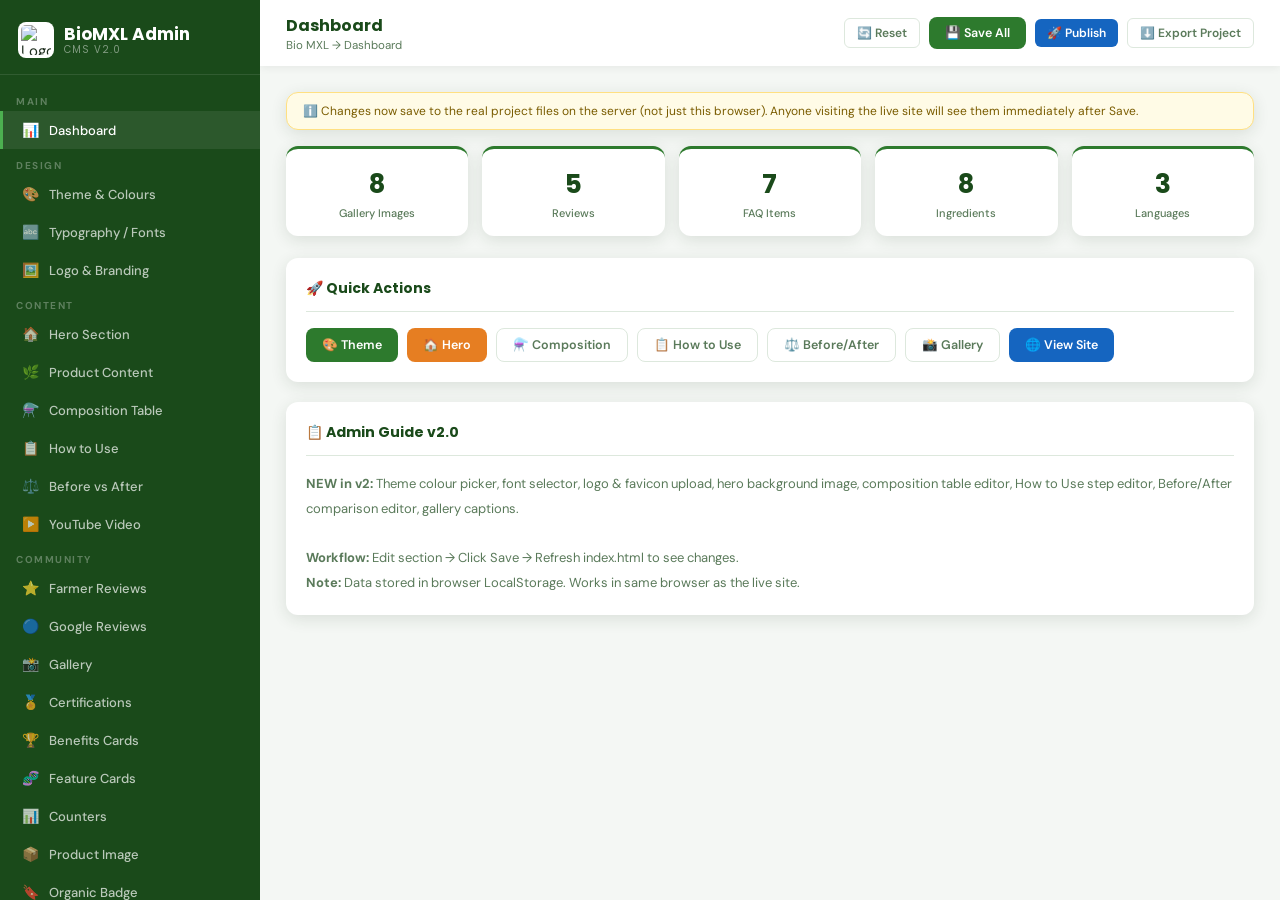
==== commit 67277311: "Add files via upload" ====
--- a/admin.html
+++ b/admin.html
@@ -173,6 +173,9 @@
 .dynamic-col-tbl input:focus{border-color:var(--green);background:#fff}
 .del-col-btn{background:#fdecea;color:#c62828;border:none;border-radius:4px;padding:2px 7px;cursor:pointer;font-size:11px;margin-left:5px}
 .del-col-btn:hover{background:#c62828;color:#fff}
+#cmsSyncStatus[data-state="saving"]{color:var(--orange)}
+#cmsSyncStatus[data-state="saved"]{color:var(--green)}
+#cmsSyncStatus[data-state="error"]{color:#c62828;font-weight:700}
 </style>
 </head>
 <body>
@@ -208,6 +211,8 @@
     <div class="nav-section">Settings</div>
     <a class="sidebar-link" onclick="SP('faq',this)"><span class="icon">❓</span>FAQ</a>
     <a class="sidebar-link" onclick="SP('contact',this)"><span class="icon">📬</span>Contact Settings</a>
+    <a class="sidebar-link" onclick="SP('floatbtns',this)"><span class="icon">💬</span>Floating Buttons</a>
+    <a class="sidebar-link" onclick="SP('leads',this)"><span class="icon">📥</span>Lead Capture (Sheet)</a>
     <a class="sidebar-link" onclick="SP('languages',this)"><span class="icon">🌐</span>Languages</a>
   </nav>
   <div class="sidebar-footer"><a href="index.html" target="_blank">🌐 View Live Site ↗</a></div>
@@ -217,12 +222,18 @@
   <div class="topbar">
     <div><h1 id="pTitle">Dashboard</h1><div class="topbar-sub" id="pSub">Bio MXL → Dashboard</div></div>
     <div class="topbar-actions">
+      <span id="cmsSyncStatus" style="font-size:11px;color:var(--text-muted);min-width:80px"></span>
       <button class="btn btn-outline btn-sm" onclick="doReset()">🔄 Reset</button>
       <button class="btn btn-green" onclick="saveAll()">💾 Save All</button>
+      <button class="btn btn-blue btn-sm" onclick="doPublish()">🚀 Publish</button>
+      <button class="btn btn-outline btn-sm" onclick="doExport()">⬇️ Export Project</button>
     </div>
   </div>
   <div class="content">
     <div id="alertBox" class="alert alert-ok"></div>
+    <div class="card" style="background:#fffbe6;border:1.5px solid #ffe082;padding:10px 16px;margin-bottom:16px;font-size:12px;color:#7a5c00;display:flex;align-items:center;gap:8px">
+      ℹ️ Changes now save to the real project files on the server (not just this browser). Anyone visiting the live site will see them immediately after Save.
+    </div>
 
 <!-- DASHBOARD -->
 <div class="panel active" id="panel-dashboard">
@@ -881,6 +892,71 @@
   </div>
 </div>
 
+<!-- FLOATING BUTTONS -->
+<div class="panel" id="panel-floatbtns">
+  <div class="card" style="margin-bottom:18px">
+    <div class="card-header"><div class="card-title">🟢 WhatsApp Floating Button</div></div>
+    <div class="form-grid">
+      <div class="fg">
+        <label>Show WhatsApp Button?</label>
+        <select id="wa_show"><option value="1">Show on site</option><option value="0">Hide</option></select>
+      </div>
+      <div class="fg"><label>Button Label</label><input type="text" id="wa_label" placeholder="WhatsApp"/></div>
+      <div class="fg"><label>Button Colour</label><input type="color" id="wa_color" value="#25d366" style="width:70px;height:38px;padding:2px"/></div>
+    </div>
+    <p style="font-size:12px;color:var(--text-muted);margin:0 0 12px">
+      WhatsApp <b>number</b> aur <b>default message</b> ab bhi <b>Contact Settings</b> panel se set
+      hote hain — <a href="#" onclick="SP('contact',document.querySelector('.sidebar-link[onclick*=\'contact\']'));return false">wahan jaayein →</a>
+    </p>
+    <div class="fg"><label>Custom Icon (optional)</label><input type="file" accept="image/*" onchange="uploadWaIcon(event)"/><small>Khali chhodne par default WhatsApp logo use hoga.</small></div>
+    <input type="hidden" id="wa_icon" value=""/>
+    <div id="waIconPrevWrap" style="display:none;margin-bottom:12px">
+      <img id="waIconPrev" src="" style="width:40px;height:40px;object-fit:contain;border-radius:50%;border:1px solid var(--border)"/>
+      <button class="btn btn-outline btn-xs" style="margin-left:8px" onclick="clearWaIcon()">✕ Remove (use default logo)</button>
+    </div>
+    <button class="btn btn-green" onclick="saveWaBtn()">💾 Save WhatsApp Button</button>
+  </div>
+  <div class="card">
+    <div class="card-header">
+      <div class="card-title">💬 Extra Floating Buttons</div>
+      <button class="btn btn-orange btn-sm" onclick="openFloatBtnModal()">+ Add Button</button>
+    </div>
+    <p style="font-size:12px;color:var(--text-muted);margin:-6px 0 14px">
+      Add up to 3 extra floating buttons — e.g. Call Now, Instagram, Telegram, or any custom
+      link — each stacked above the WhatsApp button with your own icon.
+    </p>
+    <div id="floatBtnList" style="display:flex;flex-direction:column;gap:10px"></div>
+  </div>
+</div>
+
+<!-- LEAD CAPTURE (GOOGLE SHEET) -->
+<div class="panel" id="panel-leads">
+  <div class="card">
+    <div class="card-header"><div class="card-title">📥 Contact Form → Google Sheet + Email</div></div>
+    <p style="font-size:12px;color:var(--text-muted);margin:-6px 0 16px">
+      Website ke Contact Us form se aane wali har enquiry ko yahan diye gaye Google Apps Script
+      Web App URL par bheja jaata hai — wahan se wo aapki Google Sheet me save hoti hai
+      aur neeche add ki gayi sabhi email id par ek proper subject-line + formatted body wala
+      email chala jaata hai. Setup steps ke liye project ke <code>google-apps-script/Code.gs</code>
+      file ke upar wale comments dekhein.
+    </p>
+    <div class="fg">
+      <label>Google Apps Script Web App URL *</label>
+      <input type="text" id="leads_url" placeholder="https://script.google.com/macros/s/XXXXXXXX/exec"/>
+      <small>Apps Script me "Deploy → New deployment → Web app" karne ke baad ye URL milta hai.</small>
+    </div>
+    <div class="fg">
+      <label>Notification Email(s) — jitni chaho utni add karo</label>
+      <div style="display:flex;gap:8px;margin-bottom:10px">
+        <input type="email" id="leads_new_email" placeholder="sales@biomxl.com" style="flex:1"/>
+        <button class="btn btn-orange btn-sm" onclick="addLeadEmail()">+ Add</button>
+      </div>
+      <div id="leadsEmailList" style="display:flex;flex-direction:column;gap:6px"></div>
+    </div>
+    <button class="btn btn-green" onclick="saveLeadsSettings()">💾 Save Lead Capture Settings</button>
+  </div>
+</div>
+
 <!-- LANGUAGES -->
 <div class="panel" id="panel-languages">
   <div class="card">
@@ -969,10 +1045,31 @@
   <button class="btn btn-green" onclick="saveFaq()">💾 Save</button>
 </div></div>
 
+<div class="modal-bg" id="mFloatBtn"><div class="modal">
+  <div class="modal-hdr"><div class="modal-ttl" id="mFloatBtnT">Add Floating Button</div><button class="modal-x" onclick="CM('mFloatBtn')">✕</button></div>
+  <input type="hidden" id="fb_idx" value="-1"/>
+  <div class="fg"><label>Label (shown as tooltip / text)</label><input type="text" id="fb_label" placeholder="e.g. Call Now, Instagram, Telegram"/></div>
+  <div class="fg"><label>Link / URL *</label><input type="text" id="fb_link" placeholder="tel:+919999999999  or  https://instagram.com/..."/><small>Use tel:+91... for phone calls, https://wa.me/... for a second WhatsApp, or any normal link.</small></div>
+  <div class="fg"><label>Button Colour</label><input type="color" id="fb_color" value="#1565c0" style="width:70px;height:38px;padding:2px"/></div>
+  <div class="form-grid">
+    <div class="fg"><label>Emoji Icon</label><input type="text" id="fb_emoji" maxlength="4" placeholder="📞" style="width:80px"/></div>
+    <div class="fg"><label>Or Upload Custom Icon Image (overrides emoji)</label><input type="file" accept="image/*" onchange="uploadFloatBtnIcon(event)"/></div>
+  </div>
+  <input type="hidden" id="fb_iconUrl" value=""/>
+  <div id="fb_iconPrevWrap" style="display:none;margin-bottom:12px">
+    <img id="fb_iconPrev" src="" style="width:48px;height:48px;object-fit:contain;border-radius:50%;border:1px solid var(--border)"/>
+    <button class="btn btn-outline btn-xs" style="margin-left:8px" onclick="clearFloatBtnIcon()">✕ Remove custom icon (use emoji)</button>
+  </div>
+  <button class="btn btn-green" onclick="saveFloatBtn()">💾 Save Button</button>
+</div></div>
+
+<script src="js/data-store.js"></script>
 <script>
 
 /* BIO MXL ADMIN v2 – JS */
-const LS={get:(k,d)=>{try{const v=localStorage.getItem(k);return v?JSON.parse(v):d}catch{return d}},set:(k,v)=>localStorage.setItem(k,JSON.stringify(v)),s:(k,d='')=>localStorage.getItem(k)||d,ss:(k,v)=>localStorage.setItem(k,v)};
+/* LS is now provided by js/data-store.js (real backend, not localStorage).
+   Its .get/.set/.s/.ss methods have the same signatures as before, so
+   every call below keeps working unchanged. */
 const DEF_COMP=[{i:"Humic Acid",s:"Leonardite",p:"12%",f:"Soil conditioner"},{i:"Fulvic Acid",s:"Organic matter",p:"6%",f:"Nutrient transporter"},{i:"Seaweed Extract",s:"Ascophyllum nodosum",p:"8%",f:"Growth hormone"},{i:"Amino Acids",s:"Plant hydrolysate",p:"10%",f:"Protein builder"},{i:"Mycorrhizae",s:"Natural fungi",p:"5x10^6/g",f:"Root expansion"},{i:"Trichoderma",s:"Beneficial fungi",p:"2x10^6/g",f:"Disease control"},{i:"Zinc chelated",s:"EDTA chelate",p:"0.5%",f:"Enzyme activator"},{i:"Boron",s:"Sodium borate",p:"0.2%",f:"Pollination support"}];
 const DEF_TAGS=["Humic Acid","Fulvic Acid","Amino Acids","Seaweed Extract","Mycorrhizae","Trichoderma"];
 const DEF_STEPS=[{t:"Soil Preparation",d:"Mix 500ml Bio MXL with 50L water. Apply evenly across one acre 3-5 days before sowing."},{t:"Seed Treatment",d:"Soak seeds in 3ml Bio MXL per litre of water for 30 minutes before sowing."},{t:"Vegetative Stage",d:"Apply 250ml per acre via drip or 500ml flood irrigation at 20-25 days after germination."},{t:"Flowering & Fruiting",d:"Foliar spray 3ml per litre at flowering stage for better fruit set and yield."}];
@@ -984,15 +1081,17 @@
 const DEF_FAQS=[{q:"What crops is Bio MXL suitable for?",a:"All major crops: wheat, cotton, soybean, sugarcane, vegetables, fruits, pulses."},{q:"Is Bio MXL safe for organic farming?",a:"Yes, 100% organic, NPOP and USDA approved."},{q:"What is the recommended dosage?",a:"500ml/acre flood, 250ml/acre drip, or 3ml/litre foliar spray."},{q:"When to see results?",a:"Visible improvement in 10-15 days. Best yield results after 2-3 seasons."},{q:"Can I mix with other fertilizers?",a:"Yes with most water-soluble fertilizers. Avoid copper-based fungicides."},{q:"What is the shelf life?",a:"24 months from manufacture, stored cool and dry."},{q:"Is distributor network available?",a:"Yes, across Maharashtra, Gujarat, MP, Rajasthan, Punjab."}];
 
 // Panel navigation
-const TITLES={dashboard:"Dashboard",theme:"Theme & Colours",fonts:"Typography / Fonts",logo:"Logo & Branding",hero:"Hero Section",product:"Product Content",composition:"Composition Table",howto:"How to Use",comparison:"Before vs After",video:"YouTube Video",reviews:"Farmer Reviews",greviews:"Google Reviews",gallery:"Gallery",faq:"FAQ",contact:"Contact Settings",languages:"Languages"};
-function SP(n,el){
+const TITLES={dashboard:"Dashboard",theme:"Theme & Colours",fonts:"Typography / Fonts",logo:"Logo & Branding",hero:"Hero Section",product:"Product Content",composition:"Composition Table",howto:"How to Use",comparison:"Before vs After",video:"YouTube Video",reviews:"Farmer Reviews",greviews:"Google Reviews",gallery:"Gallery",faq:"FAQ",contact:"Contact Settings",floatbtns:"Floating Buttons",leads:"Lead Capture (Sheet)",languages:"Languages"};
+async function SP(n,el){
   document.querySelectorAll('.panel').forEach(p=>p.classList.remove('active'));
   document.querySelectorAll('.sidebar-link').forEach(l=>l.classList.remove('active'));
   document.getElementById('panel-'+n).classList.add('active');
   if(el) el.classList.add('active');
   document.getElementById('pTitle').textContent=TITLES[n]||n;
   document.getElementById('pSub').textContent='Bio MXL → '+(TITLES[n]||n);
-  LOADERS[n]&&LOADERS[n]();
+  await window.LS_READY;
+  if(typeof EXTRA_LOADERS!=='undefined' && EXTRA_LOADERS[n]) EXTRA_LOADERS[n]();
+  else LOADERS[n]&&LOADERS[n]();
 }
 const LOADERS={
   theme:loadTheme, fonts:loadFonts, logo:loadLogo, hero:loadHero,
@@ -1001,7 +1100,8 @@
   greviews:renderGRevs, gallery:renderGal, faq:renderFaqs,
   contact:loadContact, languages:loadLangs, dashboard:updateStats,
   certifications:loadCerts, benefits:loadBenefits, features:loadFeatures,
-  counters:loadCounters, product_img:loadProdImgPanel, badge:loadBadgePanel
+  counters:loadCounters, product_img:loadProdImgPanel, badge:loadBadgePanel,
+  floatbtns:renderFloatBtns, leads:loadLeadsPanel
 };
 
 // Alert
@@ -1043,7 +1143,7 @@
   d.ov_op=document.getElementById('c_ov_op').value;
   LS.set('biomxl_theme',d);SA('Theme saved! Refresh index.html to apply.');
 }
-function uploadHeroBg(e){const f=e.target.files[0];if(!f)return;const r=new FileReader();r.onload=ev=>{document.getElementById('hero_bg').value=ev.target.result;SA('Background uploaded!');};r.readAsDataURL(f);}
+async function uploadHeroBg(e){const f=e.target.files[0];if(!f)return;try{const url=await uploadImageFile(f);document.getElementById('hero_bg').value=url;SA('Background uploaded!');}catch(err){SA('Background upload failed: '+err.message,false);}}
 
 // FONTS
 function loadFonts(){const f=LS.get('biomxl_fonts',{});if(f.head)document.getElementById('f_head').value=f.head;if(f.body_f)document.getElementById('f_body').value=f.body_f;if(f.fs_hero)document.getElementById('fs_hero').value=f.fs_hero;if(f.fs_h2)document.getElementById('fs_h2').value=f.fs_h2;if(f.fs_body)document.getElementById('fs_body').value=f.fs_body;if(f.fs_card)document.getElementById('fs_card').value=f.fs_card;}
@@ -1058,9 +1158,9 @@
   ['brand_name','brand_tagline','company_name','copy_year','soc_fb','soc_yt','soc_ig','soc_li'].forEach(k=>{const e=document.getElementById(k);if(e&&d[k])e.value=d[k];});
   const fav=LS.s('biomxl_favicon','');if(fav)document.getElementById('favPrev').src=fav;
 }
-function uploadLogo(e){const f=e.target.files[0];if(!f)return;const r=new FileReader();r.onload=ev=>{LS.ss('biomxl_logo',ev.target.result);document.getElementById('logoPrev').src=ev.target.result;document.getElementById('logo_url').value=ev.target.result;document.getElementById('sidebarLogo').src=ev.target.result;SA('Logo uploaded!');};r.readAsDataURL(f);}
+async function uploadLogo(e){const f=e.target.files[0];if(!f)return;try{const url=await uploadImageFile(f);LS.ss('biomxl_logo',url);document.getElementById('logoPrev').src=url;document.getElementById('logo_url').value=url;document.getElementById('sidebarLogo').src=url;SA('Logo uploaded!');}catch(err){SA('Logo upload failed: '+err.message,false);}}
 function prevLogo(){const v=document.getElementById('logo_url').value;if(v)document.getElementById('logoPrev').src=v;}
-function uploadFav(e){const f=e.target.files[0];if(!f)return;const r=new FileReader();r.onload=ev=>{LS.ss('biomxl_favicon',ev.target.result);document.getElementById('favPrev').src=ev.target.result;SA('Favicon saved!');};r.readAsDataURL(f);}
+async function uploadFav(e){const f=e.target.files[0];if(!f)return;try{const url=await uploadImageFile(f);LS.ss('biomxl_favicon',url);document.getElementById('favPrev').src=url;SA('Favicon saved!');}catch(err){SA('Favicon upload failed: '+err.message,false);}}
 function saveLogo(){const u=document.getElementById('logo_url').value;if(u)LS.ss('biomxl_logo',u);const d={};['brand_name','brand_tagline','company_name','copy_year','soc_fb','soc_yt','soc_ig','soc_li'].forEach(k=>{d[k]=document.getElementById(k).value;});LS.set('biomxl_brand',d);SA('Branding saved!');}
 
 // HERO
@@ -1073,7 +1173,7 @@
   const hd=LS.get('biomxl_hero_extra',{});
   ['h_b1','h_b2','h_b3','h_b4','h_cta1','h_cta1l','h_cta2','h_cta2l','h_cta3','h_cta3l'].forEach(k=>{const e=document.getElementById(k);if(e&&hd[k])e.value=hd[k];});
 }
-function uploadHeroImg(e){const f=e.target.files[0];if(!f)return;const r=new FileReader();r.onload=ev=>{document.getElementById('h_imgurl').value=ev.target.result;document.getElementById('h_imgprev').src=ev.target.result;SA('Image uploaded!');};r.readAsDataURL(f);}
+async function uploadHeroImg(e){const f=e.target.files[0];if(!f)return;try{const url=await uploadImageFile(f);document.getElementById('h_imgurl').value=url;document.getElementById('h_imgprev').src=url;SA('Image uploaded!');}catch(err){SA('Image upload failed: '+err.message,false);}}
 function prevHeroImg(){const v=document.getElementById('h_imgurl').value;if(v)document.getElementById('h_imgprev').src=v;}
 function saveHero(){LS.ss('biomxl_hero_title',document.getElementById('h_title').value);LS.ss('biomxl_hero_tagline',document.getElementById('h_tagline').value);LS.ss('biomxl_hero_img',document.getElementById('h_imgurl').value);const hd={};['h_b1','h_b2','h_b3','h_b4','h_cta1','h_cta1l','h_cta2','h_cta2l','h_cta3','h_cta3l'].forEach(k=>{hd[k]=document.getElementById(k).value;});LS.set('biomxl_hero_extra',hd);SA('Hero saved!');}
 
@@ -1105,6 +1205,19 @@
   if(typeof saveProdImg==='function')saveProdImg();
   if(typeof saveBadge==='function')saveBadge();
   SA('All sections saved!');
+}
+
+// PUBLISH & EXPORT
+async function doPublish(){
+  try{
+    const res=await publishSite();
+    if(res.success)SA('Published! Live since '+new Date(res.published_at).toLocaleTimeString());
+    else SA('Publish failed: '+(res.error||'unknown error'),false);
+  }catch(err){SA('Publish failed: '+err.message,false);}
+}
+function doExport(){
+  window.location.href=exportSiteUrl();
+  SA('Preparing project zip for download…');
 }
 
 // RESET
@@ -1123,7 +1236,7 @@
     'biomxl_feat_tag_mr','biomxl_feat_title_en','biomxl_feat_title_hi','biomxl_feat_title_mr',
     'biomxl_feat_sub_en','biomxl_feat_sub_hi','biomxl_feat_sub_mr',
     'biomxl_counters','biomxl_prod_img','biomxl_badge','biomxl_badge_img'];
-  keys.forEach(k=>localStorage.removeItem(k));
+  keys.forEach(k=>LS.remove(k)); // deletes the key from the real JSON files on the server (backup made automatically)
   SA('Reset done! Reloading...');
   setTimeout(()=>location.reload(),1500);
 }
@@ -1143,7 +1256,7 @@
 // STATS
 function updateStats(){document.getElementById('ds-rev').textContent=getRvs().length;document.getElementById('ds-gal').textContent=getGal().length;document.getElementById('ds-faq').textContent=getFaqs().length;document.getElementById('ds-comp').textContent=getComp().length;const lo=LS.s('biomxl_logo','');if(lo)document.getElementById('sidebarLogo').src=lo;}
 
-updateStats();
+window.LS_READY.then(updateStats);
 document.addEventListener("DOMContentLoaded",function(){
   // Inject Add Column button into composition panel
   setTimeout(()=>{
@@ -1362,7 +1475,7 @@
 function addCert(){const d=getCerts();d.push({icon:'🏆',title:'New Certification',desc:'Description',imgUrl:''});LS.set('biomxl_certs',d);renderCerts();SA('Card added!');}
 function delCert(i){if(!confirm('Delete?'))return;const d=getCerts();d.splice(i,1);LS.set('biomxl_certs',d);renderCerts();}
 function mvCert(i,dir){const d=getCerts();const n=i+dir;if(n<0||n>=d.length)return;[d[i],d[n]]=[d[n],d[i]];LS.set('biomxl_certs',d);renderCerts();}
-function uploadCertIcon(e,i){const f=e.target.files[0];if(!f)return;const r=new FileReader();r.onload=ev=>{updCert(i,'imgUrl',ev.target.result);const prev=document.getElementById('cert_icon_prev_'+i);if(prev)prev.innerHTML='<img src="'+ev.target.result+'"/>';SA('Icon uploaded!');};r.readAsDataURL(f);}
+async function uploadCertIcon(e,i){const f=e.target.files[0];if(!f)return;try{const url=await uploadImageFile(f);updCert(i,'imgUrl',url);const prev=document.getElementById('cert_icon_prev_'+i);if(prev)prev.innerHTML='<img src="'+url+'"/>';SA('Icon uploaded!');}catch(err){SA('Icon upload failed: '+err.message,false);}}
 function saveCerts(){
   LS.ss('biomxl_cert_sec_title',document.getElementById('cert_sec_title').value||'');
   LS.ss('biomxl_cert_sec_sub',document.getElementById('cert_sec_sub').value||'');
@@ -1474,7 +1587,7 @@
         <div style="flex:1">
           <div class="fg" style="margin-bottom:6px"><label>Emoji</label><input type="text" value="${c.emoji||''}" maxlength="4" style="width:70px" oninput="updFeat(${i},'emoji',this.value);if(!document.getElementById('feat_icon_prev_${i}').querySelector('img'))document.getElementById('feat_icon_prev_${i}').textContent=this.value"/></div>
           <div class="fg" style="margin-bottom:0"><label>Upload Icon (overrides emoji)</label><input type="file" accept="image/*" onchange="uploadFeatIcon(event,${i})"/></div>
-          ${c.iconUrl?'<button class="btn btn-danger btn-xs" style="margin-top:4px" onclick="updFeat('+i+','iconUrl','');renderFeatures()">✕ Remove Icon</button>':''}
+          ${c.iconUrl?`<button class="btn btn-danger btn-xs" style="margin-top:4px" onclick="updFeat(${i},'iconUrl','');renderFeatures()">✕ Remove Icon</button>`:''}
         </div>
       </div>
       <div class="mini-lang-tabs">
@@ -1506,7 +1619,7 @@
 function addFeature(){const d=getFeatures();d.push({emoji:'🌱',iconUrl:'',en_h:'New Feature',en_p:'Description',hi_h:'नई विशेषता',hi_p:'विवरण',mr_h:'नवीन वैशिष्ट्य',mr_p:'वर्णन'});LS.set('biomxl_features',d);renderFeatures();SA('Feature card added!');}
 function delFeat(i){if(!confirm('Delete?'))return;const d=getFeatures();d.splice(i,1);LS.set('biomxl_features',d);renderFeatures();}
 function mvFeat(i,dir){const d=getFeatures();const n=i+dir;if(n<0||n>=d.length)return;[d[i],d[n]]=[d[n],d[i]];LS.set('biomxl_features',d);renderFeatures();}
-function uploadFeatIcon(e,i){const f=e.target.files[0];if(!f)return;const r=new FileReader();r.onload=ev=>{updFeat(i,'iconUrl',ev.target.result);renderFeatures();SA('Icon uploaded!');};r.readAsDataURL(f);}
+async function uploadFeatIcon(e,i){const f=e.target.files[0];if(!f)return;try{const url=await uploadImageFile(f);updFeat(i,'iconUrl',url);renderFeatures();SA('Icon uploaded!');}catch(err){SA('Icon upload failed: '+err.message,false);}}
 function saveFeatures(){
   ['en','hi','mr'].forEach(l=>{
     ['tag','title','sub'].forEach(k=>{
@@ -1598,7 +1711,7 @@
   if(d.float_anim)document.getElementById('pi_float').value=d.float_anim;
   if(d.fit)document.getElementById('pi_fit').value=d.fit;
 }
-function uploadProdImg(e){const f=e.target.files[0];if(!f)return;const r=new FileReader();r.onload=ev=>{document.getElementById('pi_url').value=ev.target.result;document.getElementById('pi_preview').src=ev.target.result;LS.ss('biomxl_hero_img',ev.target.result);SA('Product image uploaded!');};r.readAsDataURL(f);}
+async function uploadProdImg(e){const f=e.target.files[0];if(!f)return;try{const url=await uploadImageFile(f);document.getElementById('pi_url').value=url;document.getElementById('pi_preview').src=url;LS.ss('biomxl_hero_img',url);SA('Product image uploaded!');}catch(err){SA('Product image upload failed: '+err.message,false);}}
 function prevProdImg(){const v=document.getElementById('pi_url').value;if(v)document.getElementById('pi_preview').src=v;}
 function saveProdImg(){
   const d={
@@ -1637,18 +1750,19 @@
     prev.style.fontSize=Math.max(8,sz/8)+'px';
   }
 }
-function uploadBadgeImg(e){
+async function uploadBadgeImg(e){
   const f=e.target.files[0];if(!f)return;
-  const r=new FileReader();
-  r.onload=ev=>{
-    LS.ss('biomxl_badge_img',ev.target.result);
+  try{
+    const url=await uploadImageFile(f);
+    LS.ss('biomxl_badge_img',url);
     const prev=document.getElementById('badge_img_prev');
-    if(prev){prev.src=ev.target.result;prev.style.display='block';}
+    if(prev){prev.src=url;prev.style.display='block';}
     const circle=document.getElementById('badgeCirclePrev');
-    if(circle)circle.innerHTML='<img src="'+ev.target.result+'" style="width:100%;height:100%;object-fit:contain;border-radius:50%"/>';
+    if(circle)circle.innerHTML='<img src="'+url+'" style="width:100%;height:100%;object-fit:contain;border-radius:50%"/>';
     SA('Badge image uploaded!');
-  };
-  r.readAsDataURL(f);
+  }catch(err){
+    SA('Badge image upload failed: '+err.message,false);
+  }
 }
 function loadBadgePanel(){
   const d=LS.get('biomxl_badge',{});
@@ -1674,6 +1788,452 @@
     show:document.getElementById('badge_show').value
   });
   SA('Badge settings saved! Refresh index.html.');
+}
+
+/* =====================================================================
+   PREVIOUSLY MISSING PANEL LOGIC
+   (Tags, How-to Steps, Comparison, Video, Reviews, Google Reviews,
+   FAQ, Gallery). Buttons for these existed in the HTML but the
+   JS functions behind them were never written, so these sections
+   silently did nothing. Implemented here, all reading/writing
+   through LS (now backed by the real server, see js/data-store.js). */
+
+/* ----- ORBIT TAGS (composition panel) ----- */
+function addTag(){
+  const t=getTags();
+  if(t.length>=8){SA('Maximum 8 tags allowed.',false);return;}
+  t.push('New Tag');LS.set('biomxl_tags',t);renderComp();SA('Tag added!');
+}
+function updTag(i,val){const t=getTags();t[i]=val;LS.set('biomxl_tags',t);}
+function delTag(i){const t=getTags();t.splice(i,1);LS.set('biomxl_tags',t);renderComp();}
+
+/* ----- HOW TO USE (steps + dosage) ----- */
+function getSteps(){return LS.get('biomxl_steps',DEF_STEPS);}
+function loadDoseFields(){
+  const d=LS.get('biomxl_dose',{});
+  ['d1n','d1u','d1l','d2n','d2u','d2l','d3n','d3u','d3l'].forEach(k=>{
+    const el=document.getElementById(k);
+    if(el&&d[k]!=null)el.value=d[k];
+  });
+}
+function renderHowto(){
+  loadDoseFields();
+  const steps=getSteps();
+  const list=document.getElementById('stepsList');
+  if(!list)return;
+  list.innerHTML=steps.map((s,i)=>`
+    <div class="step-edit">
+      <div class="step-num-badge">${i+1}</div>
+      <div class="step-actions">
+        <button class="btn btn-outline btn-xs" onclick="mvStep(${i},-1)">↑</button>
+        <button class="btn btn-outline btn-xs" onclick="mvStep(${i},1)">↓</button>
+        <button class="btn btn-danger btn-xs" onclick="delStep(${i})">✕</button>
+      </div>
+      <div class="fg"><label>Step Title</label><input type="text" value="${escH(s.t||'')}" oninput="updStep(${i},'t',this.value)"/></div>
+      <div class="fg" style="margin-bottom:0"><label>Step Description</label><textarea rows="2" oninput="updStep(${i},'d',this.value)">${escH(s.d||'')}</textarea></div>
+    </div>`).join('');
+}
+function updStep(i,k,v){const s=getSteps();s[i][k]=v;LS.set('biomxl_steps',s);}
+function addStep(){const s=getSteps();s.push({t:'New Step',d:'Description here'});LS.set('biomxl_steps',s);renderHowto();SA('Step added!');}
+function delStep(i){if(!confirm('Delete this step?'))return;const s=getSteps();s.splice(i,1);LS.set('biomxl_steps',s);renderHowto();}
+function mvStep(i,dir){const s=getSteps();const n=i+dir;if(n<0||n>=s.length)return;[s[i],s[n]]=[s[n],s[i]];LS.set('biomxl_steps',s);renderHowto();}
+function saveHowto(){
+  const d={};
+  ['d1n','d1u','d1l','d2n','d2u','d2l','d3n','d3u','d3l'].forEach(k=>{
+    const el=document.getElementById(k);if(el)d[k]=el.value;
+  });
+  LS.set('biomxl_dose',d);
+  SA('How to Use saved!');
+}
+async function uploadThumb(e){
+  const f=e.target.files[0];if(!f)return;
+  try{const url=await uploadImageFile(f);document.getElementById('yt_thumb').value=url;SA('Thumbnail uploaded!');}
+  catch(err){SA('Thumbnail upload failed: '+err.message,false);}
+}
+function loadVideo(){
+  document.getElementById('yt_url').value=LS.s('biomxl_video','https://www.youtube.com/embed/dQw4w9WgXcQ');
+  document.getElementById('yt_thumb').value=LS.s('biomxl_vthumb','');
+}
+function saveVideo(){
+  LS.ss('biomxl_video',document.getElementById('yt_url').value);
+  LS.ss('biomxl_vthumb',document.getElementById('yt_thumb').value);
+  SA('Video settings saved!');
+}
+
+/* ----- BEFORE vs AFTER COMPARISON ----- */
+function getCmpL(){return LS.get('biomxl_cmpL',DEF_LEFT);}
+function getCmpR(){return LS.get('biomxl_cmpR',DEF_RIGHT);}
+function renderCmp(){
+  const c1=document.getElementById('col1t'),c2=document.getElementById('col2t');
+  if(c1)c1.value=LS.s('biomxl_col1t','Without Bio MXL');
+  if(c2)c2.value=LS.s('biomxl_col2t','With Bio MXL ✓');
+  ['left','right'].forEach(side=>{
+    const items=side==='left'?getCmpL():getCmpR();
+    const el=document.getElementById(side==='left'?'cmpLeft':'cmpRight');
+    if(!el)return;
+    el.innerHTML=items.map((v,i)=>`
+      <div class="cmp-item">
+        <input type="text" value="${escH(v)}" oninput="updCmpRow('${side}',${i},this.value)"/>
+        <button class="btn btn-danger btn-xs" onclick="delCmpRow('${side}',${i})">✕</button>
+      </div>`).join('');
+  });
+}
+function updCmpRow(side,i,val){
+  const key=side==='left'?'biomxl_cmpL':'biomxl_cmpR';
+  const arr=side==='left'?getCmpL():getCmpR();
+  arr[i]=val;LS.set(key,arr);
+}
+function addCmpRow(side){
+  const key=side==='left'?'biomxl_cmpL':'biomxl_cmpR';
+  const arr=side==='left'?getCmpL():getCmpR();
+  arr.push(side==='left'?'New point':'New improvement');
+  LS.set(key,arr);renderCmp();
+}
+function delCmpRow(side,i){
+  const key=side==='left'?'biomxl_cmpL':'biomxl_cmpR';
+  const arr=side==='left'?getCmpL():getCmpR();
+  arr.splice(i,1);LS.set(key,arr);renderCmp();
+}
+function saveCmp(){
+  LS.ss('biomxl_col1t',document.getElementById('col1t').value);
+  LS.ss('biomxl_col2t',document.getElementById('col2t').value);
+  SA('Comparison saved!');
+}
+
+/* ----- FARMER REVIEWS ----- */
+function getRvs(){return LS.get('biomxl_reviews',DEF_REVS);}
+function renderRevs(){
+  const revs=getRvs();
+  const el=document.getElementById('revCards');
+  if(!el)return;
+  el.innerHTML=revs.map((r,i)=>`
+    <div class="rev-card">
+      <div class="rev-top">
+        <img class="rev-av" src="${escH(r.av||'')}" alt="${escH(r.n||'')}"/>
+        <div><div class="rev-name">${escH(r.n||'')}</div><div class="rev-stars">${'★'.repeat(r.st||5)}${'☆'.repeat(5-(r.st||5))}</div></div>
+      </div>
+      <div class="rev-txt">"${escH(r.t||'')}"<br><small>${escH(r.lo||'')} · ${escH(r.c||'')}</small></div>
+      <div class="rev-actions">
+        <button class="btn btn-outline btn-xs" onclick="openRevModal(${i})">✎ Edit</button>
+        <button class="btn btn-danger btn-xs" onclick="delRev(${i})">✕ Delete</button>
+      </div>
+    </div>`).join('');
+  document.getElementById('ds-rev')&&(document.getElementById('ds-rev').textContent=revs.length);
+}
+function openRevModal(i=-1){
+  document.getElementById('rev_idx').value=i;
+  const r=i>=0?getRvs()[i]:{n:'',lo:'',c:'',st:5,av:'',t:''};
+  document.getElementById('rv_name').value=r.n||'';
+  document.getElementById('rv_loc').value=r.lo||'';
+  document.getElementById('rv_crop').value=r.c||'';
+  document.getElementById('rv_stars').value=r.st||5;
+  document.getElementById('rv_text').value=r.t||'';
+  document.getElementById('rv_av').value=r.av||'';
+  document.getElementById('mRevT').textContent=i>=0?'Edit Review':'Add Review';
+  OM('mRev');
+}
+function saveRev(){
+  const i=parseInt(document.getElementById('rev_idx').value,10);
+  const r={
+    n:document.getElementById('rv_name').value.trim(),
+    lo:document.getElementById('rv_loc').value.trim(),
+    c:document.getElementById('rv_crop').value.trim(),
+    st:parseInt(document.getElementById('rv_stars').value,10)||5,
+    av:document.getElementById('rv_av').value.trim()||'https://placehold.co/80x80/2d7a2d/fff?text=F',
+    t:document.getElementById('rv_text').value.trim()
+  };
+  if(!r.n||!r.t){SA('Name and review text are required.',false);return;}
+  const revs=getRvs();
+  if(i>=0)revs[i]=r;else revs.push(r);
+  LS.set('biomxl_reviews',revs);
+  renderRevs();CM('mRev');SA('Review saved!');
+}
+function delRev(i){if(!confirm('Delete this review?'))return;const revs=getRvs();revs.splice(i,1);LS.set('biomxl_reviews',revs);renderRevs();}
+async function loadRevAv(e){
+  const f=e.target.files[0];if(!f)return;
+  try{const url=await uploadImageFile(f);document.getElementById('rv_av').value=url;SA('Avatar uploaded!');}
+  catch(err){SA('Avatar upload failed: '+err.message,false);}
+}
+
+/* ----- GOOGLE REVIEWS ----- */
+function getGRevs(){return LS.get('biomxl_greviews',DEF_GREVS);}
+function renderGRevs(){
+  const revs=getGRevs();
+  const el=document.getElementById('grevCards');
+  if(!el)return;
+  el.innerHTML=revs.map((r,i)=>`
+    <div class="rev-card">
+      <div class="rev-top">
+        <img class="rev-av" src="${escH(r.av||'')}" alt="${escH(r.n||'')}" style="width:32px;height:32px"/>
+        <div><div class="rev-name">${escH(r.n||'')}</div><div class="rev-stars">${'★'.repeat(r.st||5)}${'☆'.repeat(5-(r.st||5))}</div></div>
+      </div>
+      <div class="rev-txt">"${escH(r.t||'')}"</div>
+      <div class="rev-actions">
+        <button class="btn btn-outline btn-xs" onclick="openGRevModal(${i})">✎ Edit</button>
+        <button class="btn btn-danger btn-xs" onclick="delGRev(${i})">✕ Delete</button>
+      </div>
+    </div>`).join('');
+}
+function openGRevModal(i=-1){
+  document.getElementById('grev_idx').value=i;
+  const r=i>=0?getGRevs()[i]:{n:'',st:5,av:'',t:''};
+  document.getElementById('gr_name').value=r.n||'';
+  document.getElementById('gr_stars').value=r.st||5;
+  document.getElementById('gr_text').value=r.t||'';
+  document.getElementById('gr_av').value=r.av||'';
+  OM('mGRev');
+}
+function saveGRev(){
+  const i=parseInt(document.getElementById('grev_idx').value,10);
+  const r={
+    n:document.getElementById('gr_name').value.trim(),
+    st:parseInt(document.getElementById('gr_stars').value,10)||5,
+    av:document.getElementById('gr_av').value.trim()||'https://placehold.co/44x44/4caf50/fff?text=G',
+    t:document.getElementById('gr_text').value.trim()
+  };
+  if(!r.n||!r.t){SA('Name and review text are required.',false);return;}
+  const revs=getGRevs();
+  if(i>=0)revs[i]=r;else revs.push(r);
+  LS.set('biomxl_greviews',revs);
+  renderGRevs();CM('mGRev');SA('Google review saved!');
+}
+function delGRev(i){if(!confirm('Delete this review?'))return;const revs=getGRevs();revs.splice(i,1);LS.set('biomxl_greviews',revs);renderGRevs();}
+
+/* ----- FAQ ----- */
+function getFaqs(){return LS.get('biomxl_faqs',DEF_FAQS);}
+function renderFaqs(){
+  const faqs=getFaqs();
+  const el=document.getElementById('faqAdminList');
+  if(!el)return;
+  el.innerHTML=faqs.map((f,i)=>`
+    <div class="faq-item-admin">
+      <div class="faq-q-admin">${escH(f.q||'')}</div>
+      <div class="faq-a-admin">${escH(f.a||'')}</div>
+      <div style="display:flex;gap:6px">
+        <button class="btn btn-outline btn-xs" onclick="openFaqModal(${i})">✎ Edit</button>
+        <button class="btn btn-danger btn-xs" onclick="delFaq(${i})">✕ Delete</button>
+      </div>
+    </div>`).join('');
+  document.getElementById('ds-faq')&&(document.getElementById('ds-faq').textContent=faqs.length);
+}
+function openFaqModal(i=-1){
+  document.getElementById('faq_idx').value=i;
+  const f=i>=0?getFaqs()[i]:{q:'',a:''};
+  document.getElementById('fq_q').value=f.q||'';
+  document.getElementById('fq_a').value=f.a||'';
+  document.getElementById('mFaqT').textContent=i>=0?'Edit FAQ':'Add FAQ';
+  OM('mFaq');
+}
+function saveFaq(){
+  const i=parseInt(document.getElementById('faq_idx').value,10);
+  const f={q:document.getElementById('fq_q').value.trim(),a:document.getElementById('fq_a').value.trim()};
+  if(!f.q||!f.a){SA('Question and answer are required.',false);return;}
+  const faqs=getFaqs();
+  if(i>=0)faqs[i]=f;else faqs.push(f);
+  LS.set('biomxl_faqs',faqs);
+  renderFaqs();CM('mFaq');SA('FAQ saved!');
+}
+function delFaq(i){if(!confirm('Delete this FAQ?'))return;const faqs=getFaqs();faqs.splice(i,1);LS.set('biomxl_faqs',faqs);renderFaqs();}
+
+/* ----- GALLERY ----- */
+function getGal(){return LS.get('biomxl_gallery',DEF_GALLERY);}
+function renderGal(){
+  const gal=getGal();
+  const cnt=document.getElementById('galCnt');
+  if(cnt)cnt.textContent=gal.length;
+  const grid=document.getElementById('galGrid');
+  if(!grid)return;
+  grid.innerHTML=gal.map((g,i)=>`
+    <div class="gal-item">
+      <img src="${escH(g.src||'')}" alt="${escH(g.cap||'')}"/>
+      <div class="gal-overlay"><button onclick="delGal(${i})">🗑 Remove</button></div>
+    </div>`).join('');
+}
+function addGalUrl(){
+  const urlEl=document.getElementById('galUrl'),capEl=document.getElementById('galCap');
+  const url=urlEl.value.trim();
+  if(!url){SA('Enter an image URL first.',false);return;}
+  const gal=getGal();
+  gal.push({src:url,cap:capEl.value.trim()});
+  LS.set('biomxl_gallery',gal);
+  urlEl.value='';capEl.value='';
+  renderGal();SA('Image added to gallery!');
+}
+async function uploadGal(){
+  const input=document.getElementById('galUpload');
+  const files=Array.from(input.files||[]);
+  if(!files.length)return;
+  const gal=getGal();
+  let okCount=0;
+  for(const f of files){
+    try{const url=await uploadImageFile(f);gal.push({src:url,cap:''});okCount++;}
+    catch(err){SA('One image failed to upload: '+err.message,false);}
+  }
+  LS.set('biomxl_gallery',gal);
+  input.value='';
+  renderGal();
+  if(okCount)SA(okCount+' image(s) added to gallery!');
+}
+async function delGal(i){
+  if(!confirm('Remove this image?'))return;
+  const gal=getGal();
+  const [removed]=gal.splice(i,1);
+  LS.set('biomxl_gallery',gal);
+  renderGal();
+  if(removed&&removed.src&&removed.src.startsWith('/assets/images/'))await deleteImageFile(removed.src);
+}
+
+/* ----- FLOATING ACTION BUTTONS (extra buttons next to WhatsApp) ----- */
+const MAX_FLOAT_BTNS = 3;
+function getFloatBtns(){return LS.get('biomxl_float_btns',[]);}
+function renderFloatBtns(){
+  loadWaBtnPanel();
+  const btns=getFloatBtns();
+  const el=document.getElementById('floatBtnList');
+  if(!el)return;
+  const addBtn=document.querySelector('#panel-floatbtns .card-header button');
+  if(addBtn)addBtn.style.display=btns.length>=MAX_FLOAT_BTNS?'none':'';
+  el.innerHTML=btns.length?btns.map((b,i)=>`
+    <div class="rev-card" style="display:flex;align-items:center;gap:12px">
+      <div style="width:44px;height:44px;border-radius:50%;background:${escH(b.color||'#1565c0')};display:flex;align-items:center;justify-content:center;flex-shrink:0;overflow:hidden">
+        ${b.iconUrl?`<img src="${escH(b.iconUrl)}" style="width:100%;height:100%;object-fit:contain"/>`:`<span style="font-size:20px">${escH(b.emoji||'🔗')}</span>`}
+      </div>
+      <div style="flex:1;min-width:0">
+        <div class="rev-name">${escH(b.label||'(no label)')}</div>
+        <div style="font-size:12px;color:var(--text-muted);overflow:hidden;text-overflow:ellipsis;white-space:nowrap">${escH(b.link||'')}</div>
+      </div>
+      <div class="rev-actions" style="flex-shrink:0">
+        <button class="btn btn-outline btn-xs" onclick="openFloatBtnModal(${i})">✎ Edit</button>
+        <button class="btn btn-danger btn-xs" onclick="delFloatBtn(${i})">✕ Delete</button>
+      </div>
+    </div>`).join(''):'<p style="font-size:13px;color:var(--text-muted)">No extra floating buttons yet. Click "+ Add Button" above (max '+MAX_FLOAT_BTNS+').</p>';
+}
+function openFloatBtnModal(i=-1){
+  if(i===-1 && getFloatBtns().length>=MAX_FLOAT_BTNS){SA('Maximum '+MAX_FLOAT_BTNS+' extra floating buttons allowed.',false);return;}
+  document.getElementById('fb_idx').value=i;
+  const b=i>=0?getFloatBtns()[i]:{label:'',link:'',color:'#1565c0',emoji:'📞',iconUrl:''};
+  document.getElementById('fb_label').value=b.label||'';
+  document.getElementById('fb_link').value=b.link||'';
+  document.getElementById('fb_color').value=b.color||'#1565c0';
+  document.getElementById('fb_emoji').value=b.emoji||'';
+  document.getElementById('fb_iconUrl').value=b.iconUrl||'';
+  const prevWrap=document.getElementById('fb_iconPrevWrap');
+  if(b.iconUrl){document.getElementById('fb_iconPrev').src=b.iconUrl;prevWrap.style.display='block';}
+  else prevWrap.style.display='none';
+  document.getElementById('mFloatBtnT').textContent=i>=0?'Edit Floating Button':'Add Floating Button';
+  OM('mFloatBtn');
+}
+async function uploadFloatBtnIcon(e){
+  const f=e.target.files[0];if(!f)return;
+  try{
+    const url=await uploadImageFile(f);
+    document.getElementById('fb_iconUrl').value=url;
+    document.getElementById('fb_iconPrev').src=url;
+    document.getElementById('fb_iconPrevWrap').style.display='block';
+    SA('Icon uploaded!');
+  }catch(err){SA('Icon upload failed: '+err.message,false);}
+}
+function clearFloatBtnIcon(){
+  document.getElementById('fb_iconUrl').value='';
+  document.getElementById('fb_iconPrevWrap').style.display='none';
+}
+function saveFloatBtn(){
+  const i=parseInt(document.getElementById('fb_idx').value,10);
+  const link=document.getElementById('fb_link').value.trim();
+  if(!link){SA('Link / URL is required.',false);return;}
+  const b={
+    label:document.getElementById('fb_label').value.trim(),
+    link,
+    color:document.getElementById('fb_color').value,
+    emoji:document.getElementById('fb_emoji').value.trim()||'🔗',
+    iconUrl:document.getElementById('fb_iconUrl').value.trim()
+  };
+  const btns=getFloatBtns();
+  if(i>=0)btns[i]=b;
+  else{
+    if(btns.length>=MAX_FLOAT_BTNS){SA('Maximum '+MAX_FLOAT_BTNS+' extra floating buttons allowed.',false);return;}
+    btns.push(b);
+  }
+  LS.set('biomxl_float_btns',btns);
+  renderFloatBtns();CM('mFloatBtn');SA('Floating button saved!');
+}
+function delFloatBtn(i){
+  if(!confirm('Delete this floating button?'))return;
+  const btns=getFloatBtns();
+  btns.splice(i,1);
+  LS.set('biomxl_float_btns',btns);
+  renderFloatBtns();
+}
+
+/* ----- WHATSAPP FLOATING BUTTON (editable) ----- */
+function loadWaBtnPanel(){
+  document.getElementById('wa_show').value=LS.s('biomxl_wa_show','1');
+  document.getElementById('wa_label').value=LS.s('biomxl_wa_label','WhatsApp');
+  document.getElementById('wa_color').value=LS.s('biomxl_wa_color','#25d366');
+  const icon=LS.s('biomxl_wa_icon','');
+  document.getElementById('wa_icon').value=icon;
+  const prevWrap=document.getElementById('waIconPrevWrap');
+  if(icon){document.getElementById('waIconPrev').src=icon;prevWrap.style.display='block';}
+  else prevWrap.style.display='none';
+}
+async function uploadWaIcon(e){
+  const f=e.target.files[0];if(!f)return;
+  try{
+    const url=await uploadImageFile(f);
+    document.getElementById('wa_icon').value=url;
+    document.getElementById('waIconPrev').src=url;
+    document.getElementById('waIconPrevWrap').style.display='block';
+    SA('Icon uploaded!');
+  }catch(err){SA('Icon upload failed: '+err.message,false);}
+}
+function clearWaIcon(){
+  document.getElementById('wa_icon').value='';
+  document.getElementById('waIconPrevWrap').style.display='none';
+}
+function saveWaBtn(){
+  LS.ss('biomxl_wa_show',document.getElementById('wa_show').value);
+  LS.ss('biomxl_wa_label',document.getElementById('wa_label').value.trim()||'WhatsApp');
+  LS.ss('biomxl_wa_color',document.getElementById('wa_color').value);
+  LS.ss('biomxl_wa_icon',document.getElementById('wa_icon').value.trim());
+  SA('WhatsApp button saved!');
+}
+
+/* ----- LEAD CAPTURE (Google Sheet + Email via Apps Script) ----- */
+function getLeadEmails(){return LS.get('biomxl_leads_emails',[]);}
+function loadLeadsPanel(){
+  document.getElementById('leads_url').value=LS.s('biomxl_leads_url','');
+  renderLeadEmails();
+}
+function renderLeadEmails(){
+  const emails=getLeadEmails();
+  const el=document.getElementById('leadsEmailList');
+  if(!el)return;
+  el.innerHTML=emails.length?emails.map((em,i)=>`
+    <div style="display:flex;align-items:center;justify-content:space-between;background:var(--green-pale);padding:8px 12px;border-radius:8px">
+      <span style="font-size:13px">${escH(em)}</span>
+      <button class="btn btn-danger btn-xs" onclick="delLeadEmail(${i})">✕</button>
+    </div>`).join(''):'<p style="font-size:12px;color:var(--text-muted)">Koi email add nahi ki. Add na karne par Apps Script me set ki hui DEFAULT_EMAILS par lead jayegi.</p>';
+}function addLeadEmail(){
+  const inp=document.getElementById('leads_new_email');
+  const val=inp.value.trim();
+  if(!val||!val.includes('@')){SA('Valid email daalein.',false);return;}
+  const emails=getLeadEmails();
+  if(emails.includes(val)){SA('Ye email pehle se list me hai.',false);return;}
+  emails.push(val);
+  LS.set('biomxl_leads_emails',emails);
+  inp.value='';
+  renderLeadEmails();
+  SA('Email added!');
+}
+function delLeadEmail(i){
+  const emails=getLeadEmails();
+  emails.splice(i,1);
+  LS.set('biomxl_leads_emails',emails);
+  renderLeadEmails();
+}
+function saveLeadsSettings(){
+  LS.ss('biomxl_leads_url',document.getElementById('leads_url').value.trim());
+  SA('Lead capture settings saved!');
 }
 
 /* ===== MINI LANG TABS (in card editors) ===== */
@@ -1704,7 +2264,8 @@
   }
 });
 
-/* ===== UPDATE LOADERS MAP (new panels) ===== */
+/* ===== UPDATE LOADERS MAP (new panels) =====
+   (consulted directly inside SP() above) */
 const EXTRA_LOADERS = {
   certifications: loadCerts,
   benefits: loadBenefits,
@@ -1715,17 +2276,10 @@
 };
 
 
-  document.getElementById('pTitle').textContent=TITLES_EXT[name]||name;
-  document.getElementById('pSub').textContent='Bio MXL → '+(TITLES_EXT[name]||name);
-  if(EXTRA_LOADERS[name]) EXTRA_LOADERS[name]();
-  else if(LOADERS[name]) LOADERS[name]();
-};
-
-
 
 
 
 
 </script>
 </body>
-</html>
+</html>
